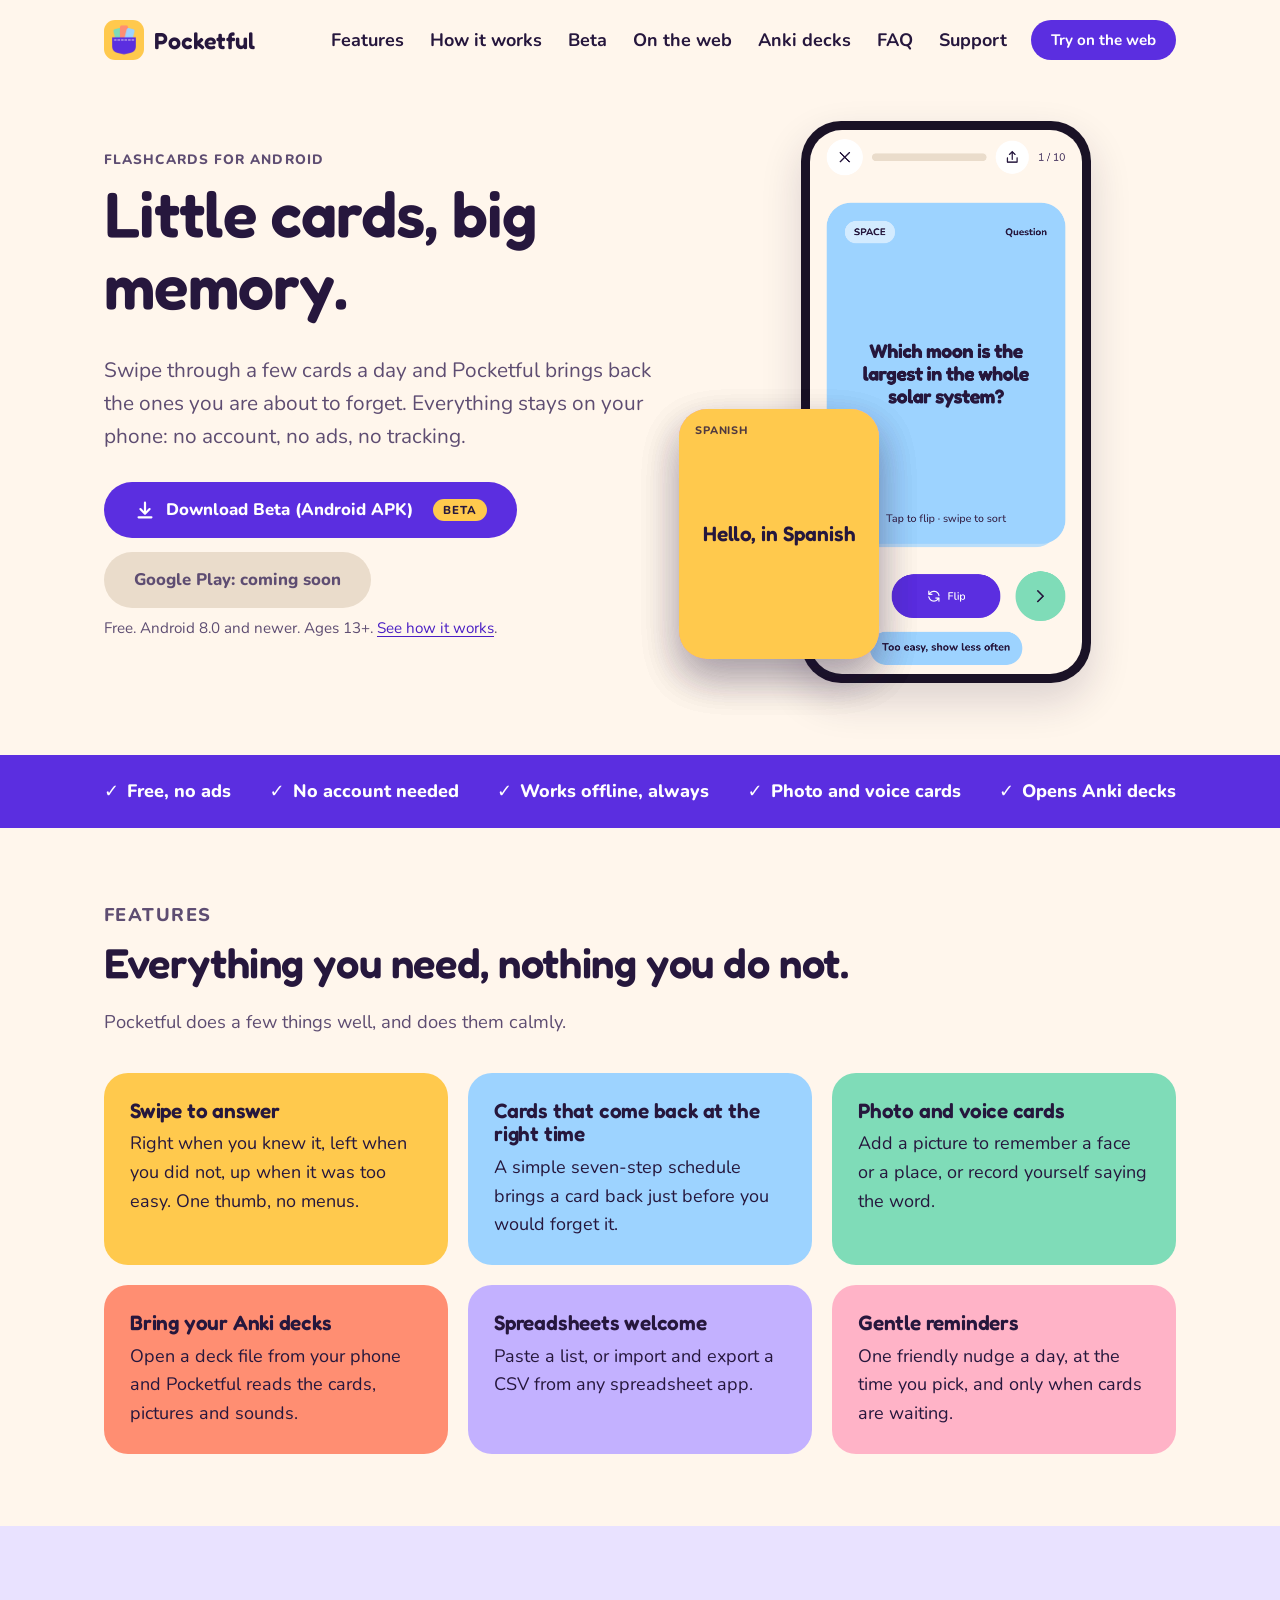
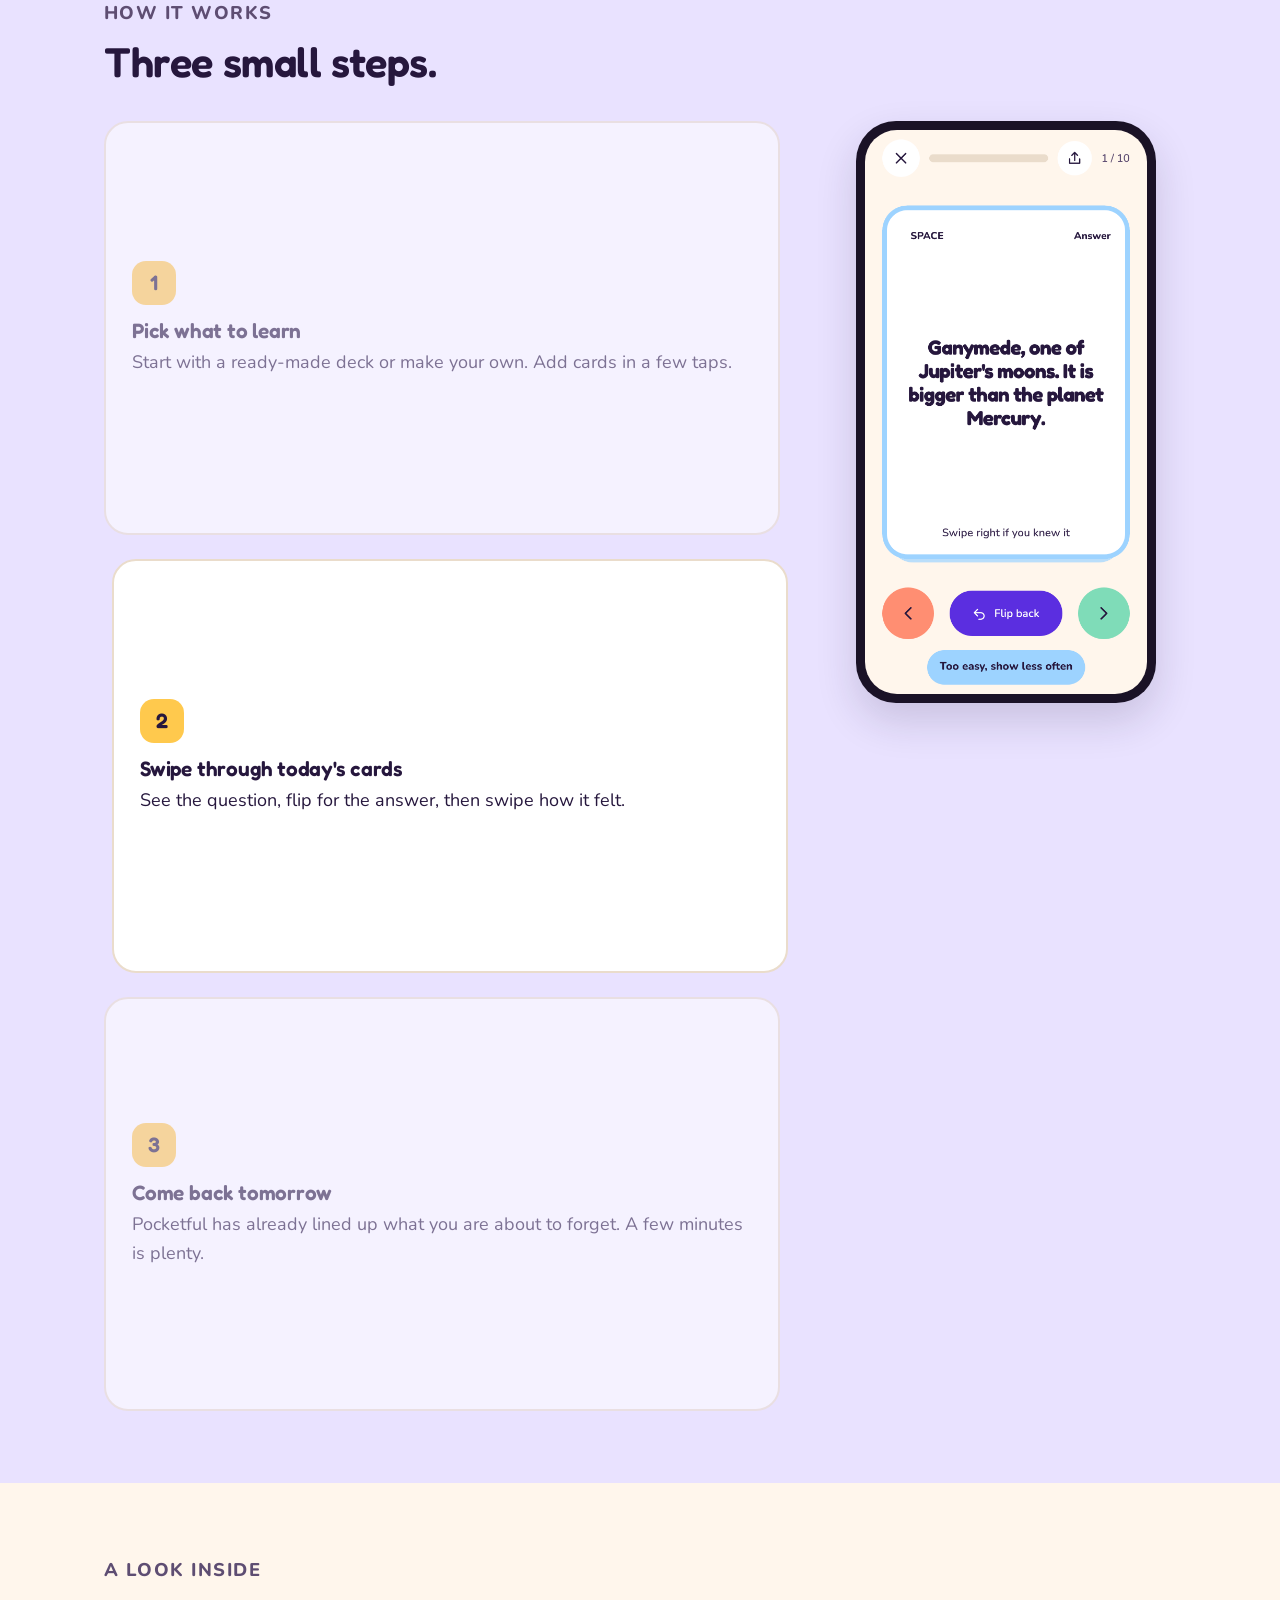
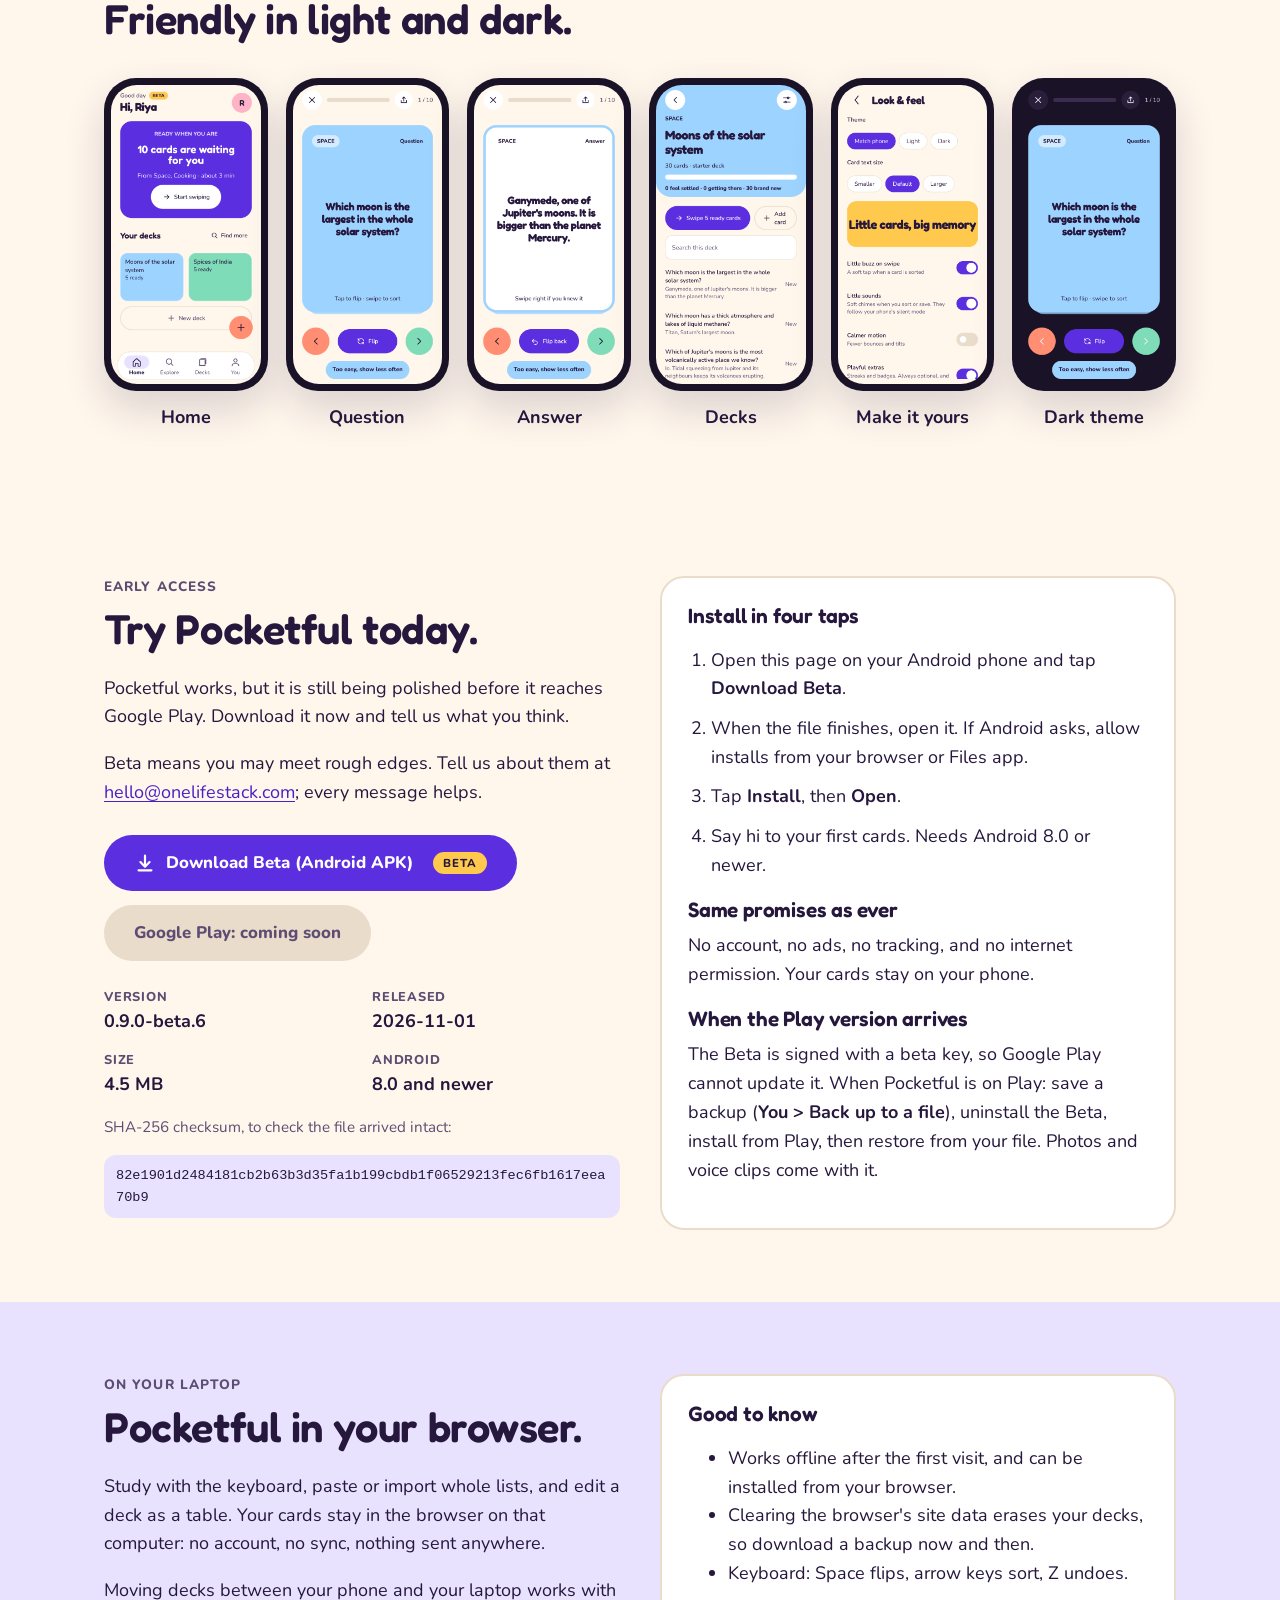
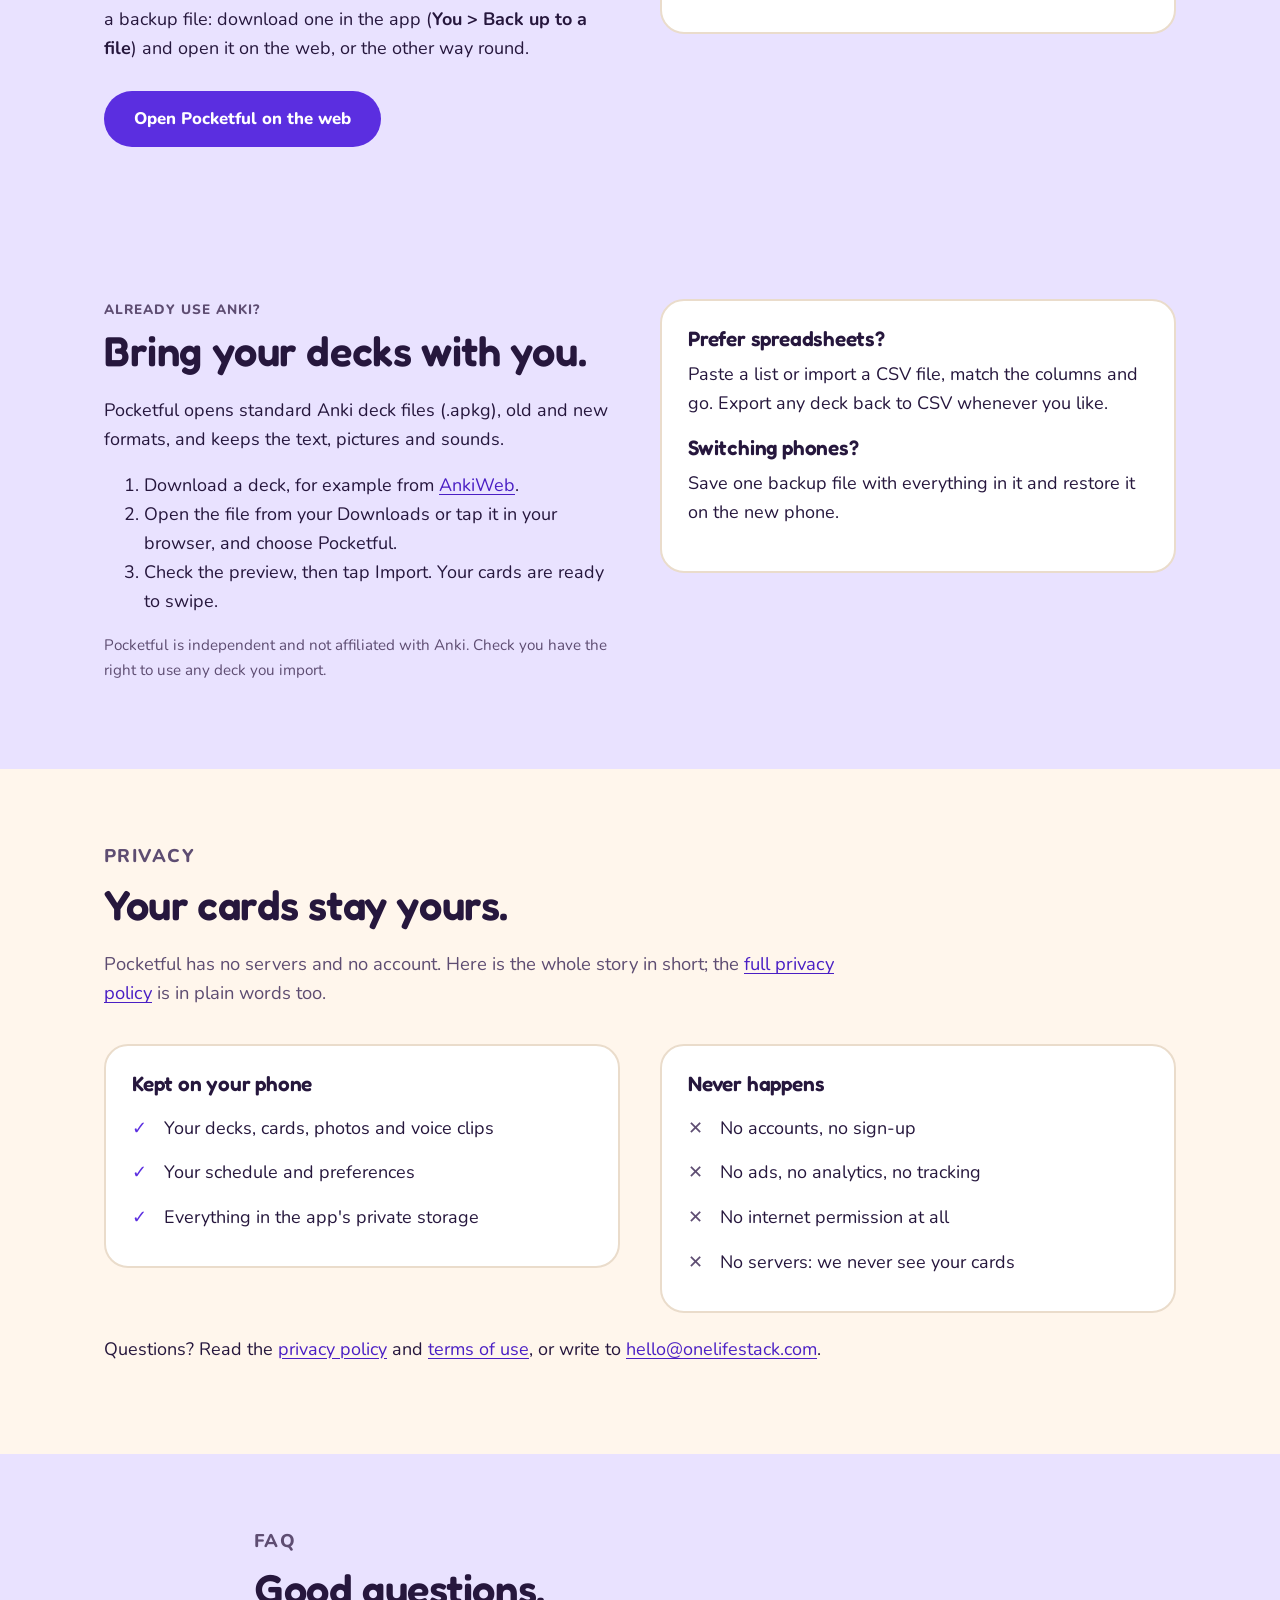
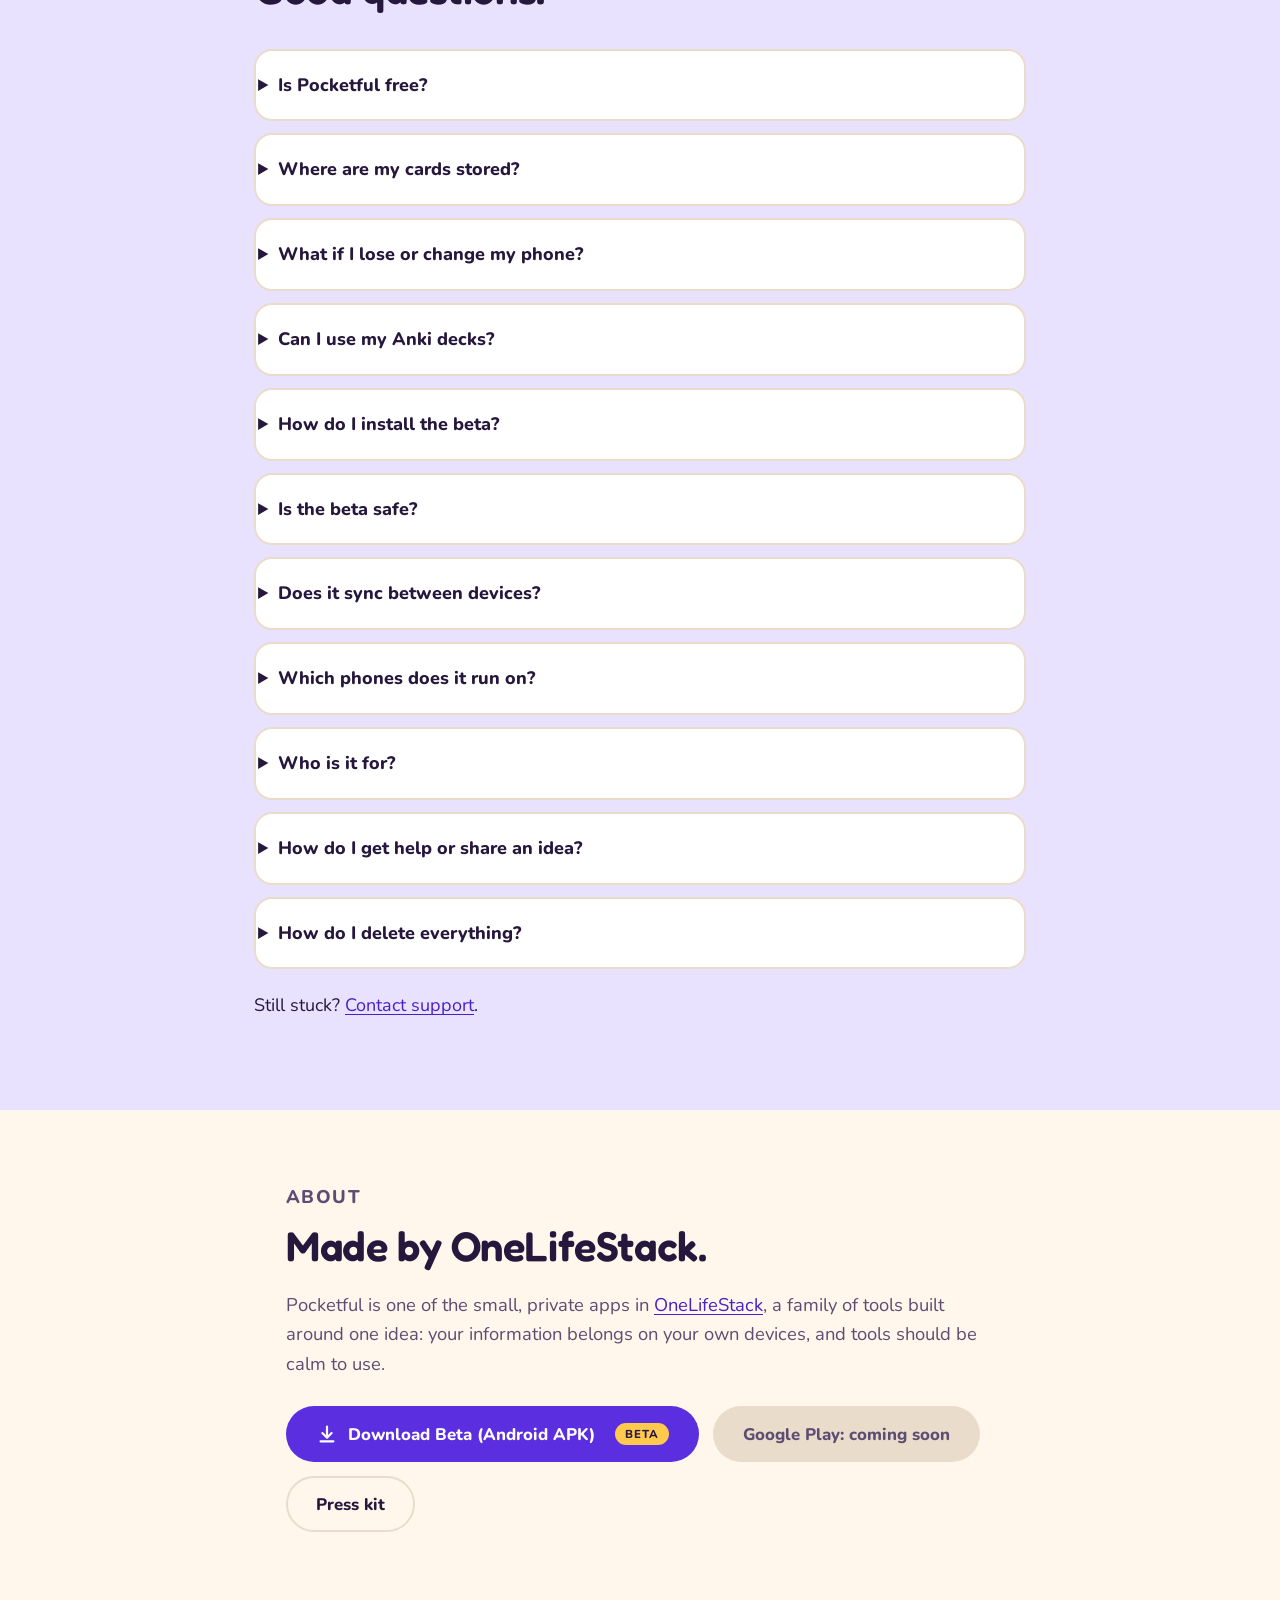
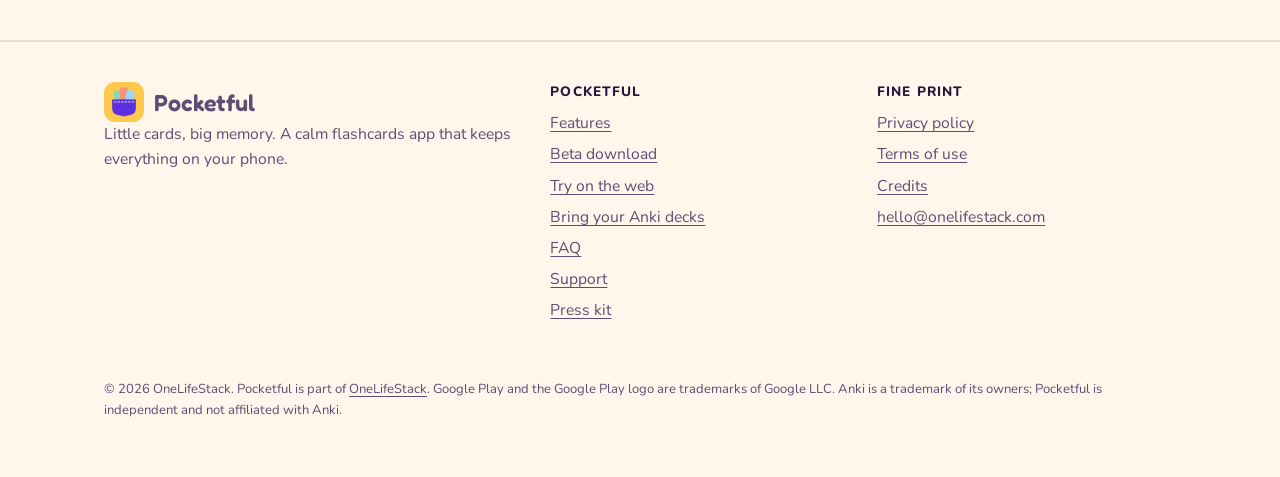
==== index.html @ 35ed0fca "Publish site from onelifestack-flashcards b8e3e36" ====
<!doctype html>
<html lang="en"><head><meta charset="utf-8">
<meta name="viewport" content="width=device-width, initial-scale=1">
<title>Pocketful: flashcards that stay on your phone</title>
<meta name="description" content="Swipe through a few flashcards a day. Pocketful brings back what you are about to forget. Free, private, no account, no ads.">
<meta name="theme-color" content="#FFF6EC" media="(prefers-color-scheme: light)"><meta name="theme-color" content="#1A1226" media="(prefers-color-scheme: dark)">
<meta http-equiv="Content-Security-Policy" content="default-src 'self'; script-src 'self'; img-src 'self' data:; style-src 'self' 'unsafe-inline'; font-src 'self'; base-uri 'self'; form-action 'none'">
<link rel="canonical" href="https://pocketful.onelifestack.com/">
<link rel="icon" href="/assets/icon-32.png" sizes="32x32" type="image/png"><link rel="apple-touch-icon" href="/assets/icon-180.png">
<link rel="preload" href="/assets/fonts/fredoka-600.ttf" as="font" type="font/ttf" crossorigin><link rel="preload" href="/assets/fonts/nunito-400.woff2" as="font" type="font/woff2" crossorigin><link rel="preload" href="/assets/fonts/nunito-700.woff2" as="font" type="font/woff2" crossorigin><link rel="preload" href="/assets/fonts/nunito-800.woff2" as="font" type="font/woff2" crossorigin>
<meta property="og:type" content="website"><meta property="og:site_name" content="Pocketful"><meta property="og:title" content="Pocketful: flashcards that stay on your phone">
<meta property="og:description" content="Swipe through a few flashcards a day. Pocketful brings back what you are about to forget. Free, private, no account, no ads."><meta property="og:url" content="https://pocketful.onelifestack.com/"><meta property="og:image" content="https://pocketful.onelifestack.com/assets/og.png">
<meta name="twitter:card" content="summary_large_image">
<link rel="stylesheet" href="/assets/site.css?v=a0d50439">
<script src="/assets/site.js?v=a0d50439" defer></script>
</head><body>
<a class="skip" href="#main">Skip to content</a>
<header class="site"><div class="wrap"><a class="brand" href="/"><img src="/assets/icon-180.png" width="40" height="40" alt="">Pocketful</a>
<nav class="main" aria-label="Main"><a href="/#features">Features</a><a href="/#how">How it works</a><a href="/#beta">Beta</a><a href="/#web">On the web</a><a href="/#anki">Anki decks</a><a href="/#faq">FAQ</a><a href="/support/">Support</a><a class="btn primary nav-try" href="/app/">Try on the web</a></nav></div></header>
<main id="main">

<section class="hero"><div class="wrap"><div>
<p class="eyebrow">Flashcards for Android</p>
<h1>Little cards, big memory.</h1>
<p class="lead">Swipe through a few cards a day and Pocketful brings back the ones you are about to forget. Everything stays on your phone: no account, no ads, no tracking.</p>
<div class="cta-row"><a class="btn primary" href="https://github.com/onelifestack/pocketful-site/releases/download/v0.9.0-beta.6/pocketful-0.9.0-beta.6.apk" download><svg class="ico" width="22" height="22" viewBox="0 0 24 24" fill="none" stroke="currentColor" stroke-width="2.4" stroke-linecap="round" stroke-linejoin="round" aria-hidden="true"><path d="M12 4v11"/><path d="M7 11l5 5 5-5"/><path d="M5 20h14"/></svg>Download Beta (Android APK)<span class="badge">Beta</span></a><span class="btn" aria-disabled="true" role="text">Google Play: coming soon</span></div>
<p class="note">Free. Android 8.0 and newer. Ages 13+. <a href="#how">See how it works</a>.</p></div>
<div class="hero-art"><div class="plx" data-plx="-0.05"><div class="phone float"><img src="/assets/shots/11-swipe-question.png" width="1080" height="2160" alt="Pocketful showing a flashcard question with Flip and Got it buttons"></div></div>
<div class="plx stackwrap" data-plx="0.06" aria-hidden="true"><div class="stack">
<div class="sc a"><small>Geography</small>Capital of Japan?<span class="lab">Got it</span></div>
<div class="sc b"><small>Maths</small>7 × 8<span class="lab">Not yet</span></div>
<div class="sc c"><small>Spanish</small>Hello, in Spanish<span class="lab">Too easy</span></div></div></div></div></div></section>
<div class="promise"><div class="wrap"><ul><li>Free, no ads</li><li>No account needed</li><li>Works offline, always</li><li>Photo and voice cards</li><li>Opens Anki decks</li></ul></div></div>
<section id="features"><div class="wrap"><div class="section-head"><p class="eyebrow">Features</p><h2>Everything you need, nothing you do not.</h2><p>Pocketful does a few things well, and does them calmly.</p></div><div class="grid"><div class="tile yellow"><h3>Swipe to answer</h3><p>Right when you knew it, left when you did not, up when it was too easy. One thumb, no menus.</p></div><div class="tile sky"><h3>Cards that come back at the right time</h3><p>A simple seven-step schedule brings a card back just before you would forget it.</p></div><div class="tile mint"><h3>Photo and voice cards</h3><p>Add a picture to remember a face or a place, or record yourself saying the word.</p></div><div class="tile coral"><h3>Bring your Anki decks</h3><p>Open a deck file from your phone and Pocketful reads the cards, pictures and sounds.</p></div><div class="tile lilac"><h3>Spreadsheets welcome</h3><p>Paste a list, or import and export a CSV from any spreadsheet app.</p></div><div class="tile pink"><h3>Gentle reminders</h3><p>One friendly nudge a day, at the time you pick, and only when cards are waiting.</p></div></div></div></section>
<section id="how" class="tint"><div class="wrap"><div class="section-head"><p class="eyebrow">How it works</p><h2>Three small steps.</h2></div>
<div class="how"><ol class="steps"><li><h3>Pick what to learn</h3><p>Start with a ready-made deck or make your own. Add cards in a few taps.</p></li><li><h3>Swipe through today's cards</h3><p>See the question, flip for the answer, then swipe how it felt.</p></li><li><h3>Come back tomorrow</h3><p>Pocketful has already lined up what you are about to forget. A few minutes is plenty.</p></li></ol>
<aside class="how-phone" aria-hidden="true"><div class="phone"><div class="shots"><img class="on" src="/assets/shots/09-explore.png" width="1080" height="2160" alt="" loading="lazy"><img src="/assets/shots/12-swipe-answer.png" width="1080" height="2160" alt="" loading="lazy"><img src="/assets/shots/10-home.png" width="1080" height="2160" alt="" loading="lazy"></div></div></aside></div></div></section>
<section id="screens"><div class="wrap"><div class="section-head"><p class="eyebrow">A look inside</p><h2>Friendly in light and dark.</h2></div><div class="gallery"><figure><div class="phone"><img src="/assets/shots/10-home.png" width="1080" height="2160" alt="The home screen with deck tiles and cards due today" loading="lazy"></div><figcaption>Home</figcaption></figure><figure><div class="phone"><img src="/assets/shots/11-swipe-question.png" width="1080" height="2160" alt="A flashcard showing a question" loading="lazy"></div><figcaption>Question</figcaption></figure><figure><div class="phone"><img src="/assets/shots/12-swipe-answer.png" width="1080" height="2160" alt="The same flashcard turned over to show the answer" loading="lazy"></div><figcaption>Answer</figcaption></figure><figure><div class="phone"><img src="/assets/shots/13-deck.png" width="1080" height="2160" alt="A deck with its list of cards" loading="lazy"></div><figcaption>Decks</figcaption></figure><figure><div class="phone"><img src="/assets/shots/15-look-and-feel.png" width="1080" height="2160" alt="Appearance settings with theme and text size" loading="lazy"></div><figcaption>Make it yours</figcaption></figure><figure><div class="phone"><img src="/assets/shots/18-swipe-question-dark.png" width="1080" height="2160" alt="A flashcard in dark theme" loading="lazy"></div><figcaption>Dark theme</figcaption></figure></div></div></section>
<section id="beta"><div class="wrap two"><div><p class="eyebrow">Early access</p><h2>Try Pocketful today.</h2>
<p>Pocketful works, but it is still being polished before it reaches Google Play. Download it now and tell us what you think.</p><p>Beta means you may meet rough edges. Tell us about them at <a href="mailto:hello@onelifestack.com">hello@onelifestack.com</a>; every message helps.</p>
<div class="cta-row"><a class="btn primary" href="https://github.com/onelifestack/pocketful-site/releases/download/v0.9.0-beta.6/pocketful-0.9.0-beta.6.apk" download><svg class="ico" width="22" height="22" viewBox="0 0 24 24" fill="none" stroke="currentColor" stroke-width="2.4" stroke-linecap="round" stroke-linejoin="round" aria-hidden="true"><path d="M12 4v11"/><path d="M7 11l5 5 5-5"/><path d="M5 20h14"/></svg>Download Beta (Android APK)<span class="badge">Beta</span></a><span class="btn" aria-disabled="true" role="text">Google Play: coming soon</span></div><dl class="facts"><div><dt>Version</dt><dd>0.9.0-beta.6</dd></div><div><dt>Released</dt><dd>2026-11-01</dd></div><div><dt>Size</dt><dd>4.5 MB</dd></div><div><dt>Android</dt><dd>8.0 and newer</dd></div></dl><p class="note">SHA-256 checksum, to check the file arrived intact:</p><code class="hash">82e1901d2484181cb2b63b3d35fa1b199cbdb1f06529213fec6fb1617eea70b9</code></div>
<div class="panel"><h3>Install in four taps</h3><ol class="install"><li>Open this page on your Android phone and tap <strong>Download Beta</strong>.</li><li>When the file finishes, open it. If Android asks, allow installs from your browser or Files app.</li><li>Tap <strong>Install</strong>, then <strong>Open</strong>.</li><li>Say hi to your first cards. Needs Android 8.0 or newer.</li></ol>
<h3>Same promises as ever</h3><p>No account, no ads, no tracking, and no internet permission. Your cards stay on your phone.</p>
<h3>When the Play version arrives</h3><p>The Beta is signed with a beta key, so Google Play cannot update it. When Pocketful is on Play: save a backup (<strong>You &gt; Back up to a file</strong>), uninstall the Beta, install from Play, then restore from your file. Photos and voice clips come with it.</p></div></div></section>
<section id="web" class="tint"><div class="wrap two"><div><p class="eyebrow">On your laptop</p><h2>Pocketful in your browser.</h2>
<p>Study with the keyboard, paste or import whole lists, and edit a deck as a table. Your cards stay in the browser on that computer: no account, no sync, nothing sent anywhere.</p>
<p>Moving decks between your phone and your laptop works with a backup file: download one in the app (<strong>You &gt; Back up to a file</strong>) and open it on the web, or the other way round.</p>
<div class="cta-row"><a class="btn primary" href="/app/">Open Pocketful on the web</a></div></div>
<div class="panel"><h3>Good to know</h3><ul><li>Works offline after the first visit, and can be installed from your browser.</li><li>Clearing the browser's site data erases your decks, so download a backup now and then.</li><li>Keyboard: Space flips, arrow keys sort, Z undoes.</li></ul></div></div></section>
<section id="anki" class="tint"><div class="wrap two"><div><p class="eyebrow">Already use Anki?</p><h2>Bring your decks with you.</h2>
<p>Pocketful opens standard Anki deck files (.apkg), old and new formats, and keeps the text, pictures and sounds.</p>
<ol><li>Download a deck, for example from <a href="https://ankiweb.net/shared/decks">AnkiWeb</a>.</li><li>Open the file from your Downloads or tap it in your browser, and choose Pocketful.</li><li>Check the preview, then tap Import. Your cards are ready to swipe.</li></ol>
<p class="note">Pocketful is independent and not affiliated with Anki. Check you have the right to use any deck you import.</p></div>
<div class="panel"><h3>Prefer spreadsheets?</h3><p>Paste a list or import a CSV file, match the columns and go. Export any deck back to CSV whenever you like.</p><h3>Switching phones?</h3><p>Save one backup file with everything in it and restore it on the new phone.</p></div></div></section>
<section id="privacy"><div class="wrap"><div class="section-head"><p class="eyebrow">Privacy</p><h2>Your cards stay yours.</h2><p>Pocketful has no servers and no account. Here is the whole story in short; the <a href="/privacy/">full privacy policy</a> is in plain words too.</p></div>
<div class="two"><div class="panel"><h3>Kept on your phone</h3><ul class="keep"><li>Your decks, cards, photos and voice clips</li><li>Your schedule and preferences</li><li>Everything in the app's private storage</li></ul></div><div class="panel"><h3>Never happens</h3><ul class="never"><li>No accounts, no sign-up</li><li>No ads, no analytics, no tracking</li><li>No internet permission at all</li><li>No servers: we never see your cards</li></ul></div></div>
<p style="margin-top:22px">Questions? Read the <a href="/privacy/">privacy policy</a> and <a href="/terms/">terms of use</a>, or write to <a href="mailto:hello@onelifestack.com">hello@onelifestack.com</a>.</p></div></section>
<section id="faq" class="tint"><div class="wrap" style="max-width:820px"><div class="section-head"><p class="eyebrow">FAQ</p><h2>Good questions.</h2></div><details><summary>Is Pocketful free?</summary><p>Yes. There are no ads, no subscriptions and nothing to buy.</p></details><details><summary>Where are my cards stored?</summary><p>Only on your phone, in the app's private storage. There is no account and no cloud. We run no servers for Pocketful, so we cannot see your cards.</p></details><details><summary>What if I lose or change my phone?</summary><p>Use You > Back up to a file to save everything, photos and voice clips included, to a place you choose. On the new phone, tap "Coming from another phone?" and pick that file.</p></details><details><summary>Can I use my Anki decks?</summary><p>Yes. Download a deck (an .apkg file) from AnkiWeb or anywhere else, then open it with Pocketful or choose Import > An Anki deck file. Text, pictures and sounds come across; cloze cards are split into questions.</p></details><details><summary>How do I install the beta?</summary><p>Open <a href="/#beta">the Beta section</a> on your phone, tap Download, and open the file when it finishes. Android may ask you to allow installs from your browser or Files app once; say yes, then tap Install. It needs Android 8.0 or newer.</p></details><details><summary>Is the beta safe?</summary><p>It is the same app we will put on Google Play, built by us and signed with a beta key, with the same promises: no account, no ads, no tracking, no internet permission. You can check the file with the SHA-256 checksum shown next to the download. Only install it from this site.</p></details><details><summary>Does it sync between devices?</summary><p>Not in this version. Nothing leaves your phone unless you save a backup file.</p></details><details><summary>Which phones does it run on?</summary><p>Android 8.0 (Oreo) and newer.</p></details><details><summary>Who is it for?</summary><p>Anyone aged 13 and over who wants to learn words, facts or anything else, a few minutes at a time.</p></details><details><summary>How do I get help or share an idea?</summary><p>Open You > Help in the app, or write to <a href="mailto:hello@onelifestack.com">hello@onelifestack.com</a>.</p></details><details><summary>How do I delete everything?</summary><p>You > Erase everything in the app, or just uninstall it. There is nothing to delete anywhere else.</p></details><p style="margin-top:22px">Still stuck? <a href="/support/">Contact support</a>.</p></div></section>
<section id="about"><div class="wrap section-head"><p class="eyebrow">About</p><h2>Made by OneLifeStack.</h2><p>Pocketful is one of the small, private apps in <a href="https://onelifestack.com">OneLifeStack</a>, a family of tools built around one idea: your information belongs on your own devices, and tools should be calm to use.</p><div class="cta-row"><a class="btn primary" href="https://github.com/onelifestack/pocketful-site/releases/download/v0.9.0-beta.6/pocketful-0.9.0-beta.6.apk" download><svg class="ico" width="22" height="22" viewBox="0 0 24 24" fill="none" stroke="currentColor" stroke-width="2.4" stroke-linecap="round" stroke-linejoin="round" aria-hidden="true"><path d="M12 4v11"/><path d="M7 11l5 5 5-5"/><path d="M5 20h14"/></svg>Download Beta (Android APK)<span class="badge">Beta</span></a><span class="btn" aria-disabled="true" role="text">Google Play: coming soon</span><a class="btn ghost" href="/press/">Press kit</a></div></div></section>

</main>
<footer class="site"><div class="wrap">
<div><a class="brand" href="/"><img src="/assets/icon-180.png" width="40" height="40" alt="">Pocketful</a>
<p>Little cards, big memory. A calm flashcards app that keeps everything on your phone.</p></div>
<div><h2>Pocketful</h2><ul><li><a href="/#features">Features</a></li><li><a href="/#beta">Beta download</a></li><li><a href="/app/">Try on the web</a></li><li><a href="/#anki">Bring your Anki decks</a></li><li><a href="/#faq">FAQ</a></li><li><a href="/support/">Support</a></li><li><a href="/press/">Press kit</a></li></ul></div>
<div><h2>Fine print</h2><ul><li><a href="/privacy/">Privacy policy</a></li><li><a href="/terms/">Terms of use</a></li><li><a href="/credits/">Credits</a></li><li><a href="mailto:hello@onelifestack.com">hello@onelifestack.com</a></li></ul></div>
<small>© 2026 OneLifeStack. Pocketful is part of <a href="https://onelifestack.com">OneLifeStack</a>. Google Play and the Google Play logo are trademarks of Google LLC. Anki is a trademark of its owners; Pocketful is independent and not affiliated with Anki.</small>
</div></footer></body></html>
---- assets/site.css ----
/* Pocketful site. Tokens come from the app (app/.../Tokens.kt and the Dark boards); keep them in step. */
@font-face { font-family: Fredoka; font-weight: 500 700; font-display: swap; src: url(/assets/fonts/fredoka-600.ttf) format("truetype"); }
@font-face { font-family: Nunito; font-weight: 400; font-display: swap; src: url(/assets/fonts/nunito-400.woff2) format("woff2"); }
@font-face { font-family: Nunito; font-weight: 600; font-display: swap; src: url(/assets/fonts/nunito-600.woff2) format("woff2"); }
@font-face { font-family: Nunito; font-weight: 700; font-display: swap; src: url(/assets/fonts/nunito-700.woff2) format("woff2"); }
@font-face { font-family: Nunito; font-weight: 800; font-display: swap; src: url(/assets/fonts/nunito-800.woff2) format("woff2"); }

:root {
  --bg: #FFF6EC; --surface: #FFFFFF; --outline: #EADCCB; --ink: #26173D; --muted: #5E4D72; --primary: #5B2EE0; --on-primary: #FFFFFF;
  --primary-soft: #E9E2FF; --accent: #FF8E72; --warn: #FFF1D6; --link: #4A1FC4;
  --yellow: #FFC94D; --coral: #FF8E72; --sky: #9DD3FF; --lilac: #C3B1FF; --pink: #FFB3C7; --mint: #7FDCB8; --deck-ink: #26173D;
  --shadow: 0 18px 40px rgba(38, 23, 61, .16);
  --radius: 24px; --pill: 999px; --maxw: 1120px;
}
@media (prefers-color-scheme: dark) {
  :root { --bg: #1A1226; --surface: #2A1F3A; --outline: #3B2D4F; --ink: #F3ECFA; --muted: #C9B8DC; --primary-soft: #3A2D5C; --warn: #3A2F1A; --link: #C4B2FF; --shadow: 0 18px 40px rgba(0, 0, 0, .45); }
}

*, *::before, *::after { box-sizing: border-box; }
html { scroll-behavior: smooth; -webkit-text-size-adjust: 100%; }
@media (prefers-reduced-motion: reduce) { html { scroll-behavior: auto; } * { animation: none !important; transition: none !important; } }
body { margin: 0; background: var(--bg); color: var(--ink); font: 400 18px/1.6 Nunito, system-ui, sans-serif; }
img { max-width: 100%; height: auto; }
h1, h2, h3 { font-family: Fredoka, Nunito, system-ui, sans-serif; font-weight: 700; line-height: 1.12; margin: 0 0 .5em; letter-spacing: -.01em; }
h1 { font-size: clamp(2.4rem, 6vw, 4rem); }
h2 { font-size: clamp(1.8rem, 4vw, 2.6rem); }
h3 { font-size: 1.3rem; }
p { margin: 0 0 1em; }
a { color: var(--link); text-underline-offset: 3px; }
a:hover { text-decoration-thickness: 2px; }
:focus-visible { outline: 3px solid var(--primary); outline-offset: 3px; border-radius: 6px; }
.skip { position: absolute; left: -999px; top: 8px; background: var(--primary); color: var(--on-primary); padding: 10px 16px; border-radius: var(--pill); z-index: 10; }
.skip:focus { left: 8px; }
.wrap { max-width: var(--maxw); margin: 0 auto; padding: 0 24px; }
.muted { color: var(--muted); }
.eyebrow { font-weight: 800; font-size: .85rem; letter-spacing: .08em; text-transform: uppercase; color: var(--muted); margin-bottom: .6em; }

/* header */
header.site { padding: 18px 0; }
header.site .wrap { display: flex; flex-wrap: wrap; align-items: center; gap: 12px 28px; }
.brand { display: flex; align-items: center; gap: 10px; font: 700 1.45rem Fredoka, sans-serif; color: var(--ink); text-decoration: none; }
.brand img { width: 40px; height: 40px; border-radius: 11px; }
nav.main { display: flex; flex-wrap: wrap; gap: 6px 22px; margin-left: auto; align-items: center; }
nav.main a { color: var(--ink); font-weight: 700; text-decoration: none; padding: 8px 2px; }
nav.main a:hover, nav.main a[aria-current="page"] { text-decoration: underline; text-decoration-thickness: 2px; text-underline-offset: 6px; }
nav.main a.nav-try { min-height: 40px; padding: 0 18px; font-size: .95rem; color: var(--on-primary); text-decoration: none; }
nav.main a.nav-try:hover { text-decoration: none; }

/* buttons */
.btn { display: inline-flex; align-items: center; justify-content: center; gap: 10px; min-height: 56px; padding: 0 28px; border-radius: var(--pill); font: 800 1.05rem Nunito, sans-serif; text-decoration: none; border: 2px solid transparent; cursor: pointer; }
.btn.primary { background: var(--primary); color: var(--on-primary); }
.btn.primary:hover { filter: brightness(1.1); }
.btn.ghost { background: transparent; color: var(--ink); border-color: var(--outline); }
.btn.ghost:hover { border-color: var(--ink); }
.btn[aria-disabled="true"] { background: var(--outline); color: var(--muted); cursor: default; }
.cta-row { display: flex; flex-wrap: wrap; gap: 14px; margin: 28px 0 8px; }
.note { font-size: .95rem; color: var(--muted); }

/* hero */
.hero { padding: 40px 0 72px; }
.hero .wrap { display: grid; grid-template-columns: 1.1fr .9fr; gap: 48px; align-items: center; }
.hero p.lead { font-size: 1.3rem; color: var(--muted); max-width: 34em; }
.phone { position: relative; width: min(290px, 70vw); border-radius: 40px; background: #1A1226; padding: 9px; box-shadow: var(--shadow); }
.phone img { display: block; width: 100%; border-radius: 32px; }

/* promise strip */
.promise { background: var(--primary); color: var(--on-primary); padding: 22px 0; }
.promise ul { list-style: none; margin: 0; padding: 0; display: flex; flex-wrap: wrap; justify-content: space-between; gap: 10px 28px; font-weight: 800; }
.promise li::before { content: "✓"; margin-right: 8px; }

/* sections */
section { padding: 72px 0; }
section.tint { background: var(--primary-soft); }
.section-head { max-width: 42em; margin-bottom: 36px; }
.section-head p { color: var(--muted); font-size: 1.15rem; }
.grid { display: grid; gap: 20px; grid-template-columns: repeat(auto-fit, minmax(300px, 1fr)); }
.tile { border-radius: var(--radius); padding: 26px; color: var(--deck-ink); }
.tile h3 { margin-bottom: .35em; }
.tile p { margin: 0; }
.tile.yellow { background: var(--yellow); } .tile.coral { background: var(--coral); } .tile.sky { background: var(--sky); }
.tile.lilac { background: var(--lilac); } .tile.pink { background: var(--pink); } .tile.mint { background: var(--mint); }
.panel { background: var(--surface); border: 2px solid var(--outline); border-radius: var(--radius); padding: 26px; }
.steps { counter-reset: s; display: grid; gap: 20px; grid-template-columns: repeat(auto-fit, minmax(250px, 1fr)); list-style: none; padding: 0; margin: 0; }
.steps li { counter-increment: s; background: var(--surface); border: 2px solid var(--outline); border-radius: var(--radius); padding: 26px; }
.steps li::before { content: counter(s); display: grid; place-items: center; width: 44px; height: 44px; border-radius: 14px; background: var(--yellow); color: var(--deck-ink); font: 700 1.3rem Fredoka, sans-serif; margin-bottom: 14px; }
.steps h3 { margin-bottom: .3em; }
.gallery { display: grid; gap: 28px 18px; grid-template-columns: repeat(auto-fit, minmax(150px, 1fr)); }
.gallery figure { margin: 0; }
.gallery .phone { width: 100%; padding: 7px; border-radius: 32px; }
.gallery .phone img { border-radius: 26px; }
.gallery figcaption { margin-top: 12px; font-weight: 700; text-align: center; }
.two { display: grid; gap: 40px; grid-template-columns: 1fr 1fr; align-items: start; }
.keep, .never { list-style: none; padding: 0; margin: 0; }
.keep li, .never li { padding: 8px 0 8px 32px; position: relative; }
.keep li::before { content: "✓"; position: absolute; left: 0; color: var(--primary); font-weight: 800; }
.never li::before { content: "✕"; position: absolute; left: 0; color: var(--muted); font-weight: 800; }

/* faq */
details { background: var(--surface); border: 2px solid var(--outline); border-radius: 18px; padding: 4px 22px; margin-bottom: 12px; }
summary { cursor: pointer; font-weight: 800; padding: 16px 0; list-style-position: outside; }
details[open] summary { margin-bottom: 0; }
details p { color: var(--muted); }

/* article pages (privacy, terms, ...) */
.article { padding: 32px 0 80px; }
.article .wrap { max-width: 780px; }
.article h1 { font-size: clamp(2rem, 5vw, 3rem); }
.article h2 { font-size: 1.6rem; margin-top: 1.6em; }
.article ul, .article ol { padding-left: 1.3em; }
.article li { margin-bottom: .5em; }
.article .updated { color: var(--muted); font-style: italic; }
.crumbs { font-size: .95rem; margin-bottom: 18px; }
.press-grid { display: grid; gap: 20px; grid-template-columns: repeat(auto-fit, minmax(240px, 1fr)); }
.swatches { display: flex; flex-wrap: wrap; gap: 12px; }
.swatch { width: 120px; }
.swatch span { display: block; height: 64px; border-radius: 16px; border: 2px solid var(--outline); margin-bottom: 6px; }
.swatch code { font-size: .85rem; }

footer.site { border-top: 2px solid var(--outline); padding: 40px 0 56px; color: var(--muted); font-size: .98rem; }
footer.site .wrap { display: grid; gap: 28px; grid-template-columns: 1.4fr 1fr 1fr; }
footer.site h2 { font: 800 .85rem Nunito, sans-serif; letter-spacing: .08em; text-transform: uppercase; color: var(--ink); margin: 0 0 10px; }
footer.site ul { list-style: none; margin: 0; padding: 0; }
footer.site li { margin-bottom: 6px; }
footer.site a { color: var(--muted); }
footer.site small { display: block; margin-top: 22px; grid-column: 1 / -1; }

@media (max-width: 860px) {
  .hero .wrap, .two, footer.site .wrap { grid-template-columns: 1fr; }
  .hero-art { min-height: 460px; }
  nav.main { margin-left: 0; width: 100%; }
  section { padding: 52px 0; }
}

/* ---------- beta ---------- */
.badge { display: inline-block; vertical-align: middle; margin-left: 10px; padding: 3px 10px; border-radius: var(--pill); background: var(--yellow); color: var(--deck-ink); font: 800 .72rem Nunito, sans-serif; letter-spacing: .08em; text-transform: uppercase; }
.btn .ico { flex: none; }
.facts { display: grid; grid-template-columns: repeat(2, 1fr); gap: 14px 20px; margin: 26px 0 16px; }
.facts dt { font-weight: 800; font-size: .8rem; text-transform: uppercase; letter-spacing: .06em; color: var(--muted); }
.facts dd { margin: 0; font-weight: 700; }
.hash { display: block; word-break: break-all; background: var(--primary-soft); padding: 10px 12px; border-radius: 12px; font-size: .85rem; }
ol.install { padding-left: 1.3em; }
ol.install li { margin-bottom: .6em; }

/* ---------- hero art ---------- */
.hero-art { position: relative; display: grid; place-items: center; min-height: 540px; }
.plx { translate: 0 calc(var(--py, 0) * 1px); }
.plx.stackwrap { position: absolute; left: -36px; bottom: 24px; z-index: 2; }
.stack { position: relative; width: clamp(150px, 22vw, 200px); aspect-ratio: 4 / 5; }
.sc { position: absolute; inset: 0; border-radius: 28px; box-shadow: var(--shadow); display: grid; place-items: center; padding: 18px; text-align: center; font: 700 1.3rem/1.15 Fredoka, sans-serif; color: var(--deck-ink); transform-origin: 50% 90%; }
.sc small { position: absolute; top: 14px; left: 16px; font: 800 .68rem Nunito, sans-serif; letter-spacing: .08em; text-transform: uppercase; opacity: .8; }
.sc.a { background: var(--lilac); z-index: 3; }
.sc.b { background: var(--pink); z-index: 2; transform: translateY(14px) scale(.95); }
.sc.c { background: var(--yellow); z-index: 1; transform: translateY(28px) scale(.9); }
.lab { position: absolute; bottom: 14px; padding: 6px 14px; border-radius: var(--pill); font: 800 .8rem Nunito, sans-serif; background: #fff; color: var(--deck-ink); opacity: 0; }
.sc.a .lab { background: var(--mint); } .sc.b .lab { background: var(--coral); } .sc.c .lab { background: var(--sky); }
.paused .sc, .paused .lab, .paused .float, .hero-art.off .sc, .hero-art.off .lab, .hero-art.off .float { animation-play-state: paused; }

/* ---------- how it works, sticky ---------- */
.how-phone { display: none; }
.how-phone .phone { width: min(300px, 100%); margin: 0 auto; }
.shots { position: relative; aspect-ratio: 1080 / 2160; border-radius: 32px; overflow: hidden; }
.shots img { position: absolute; inset: 0; width: 100%; height: 100%; border-radius: 0; opacity: 0; transition: opacity .5s ease; }
.shots img.on { opacity: 1; }
@media (min-width: 861px) {
  .js .how { display: grid; grid-template-columns: 1fr 340px; gap: 56px; align-items: start; }
  .js .how .steps { grid-template-columns: 1fr; gap: 24px; }
  .js .how .steps li { min-height: 46vh; display: flex; flex-direction: column; justify-content: center; opacity: .55; transition: opacity .4s ease, transform .4s ease; }
  .js .how .steps li.active { opacity: 1; transform: translateX(8px); }
  .js .how-phone { display: block; position: sticky; top: 14vh; align-self: start; }
}

/* ---------- motion (only when welcome) ---------- */
@keyframes rise { from { opacity: 0; transform: translateY(18px); } }
@keyframes float { 50% { transform: translateY(-10px); } }
@keyframes sc {
  0%, 22% { transform: translate(0, 0) rotate(0) scale(1); opacity: 1; z-index: 3; }
  33% { transform: translate(var(--ax), var(--ay)) rotate(var(--ar)) scale(1); opacity: 0; z-index: 3; }
  34% { transform: translateY(28px) scale(.9); opacity: 0; z-index: 1; }
  40%, 66% { transform: translateY(28px) scale(.9); opacity: 1; z-index: 1; }
  70%, 96% { transform: translateY(14px) scale(.95); opacity: 1; z-index: 2; }
  100% { transform: translate(0, 0) rotate(0) scale(1); opacity: 1; z-index: 3; }
}
@keyframes lab { 0%, 12% { opacity: 0; transform: scale(.8); } 19%, 30% { opacity: 1; transform: scale(1); } 33%, 100% { opacity: 0; } }
@media (prefers-reduced-motion: no-preference) {
  .hero .wrap > div:first-child > * { animation: rise .8s cubic-bezier(.2, .7, .2, 1) both; }
  .hero .wrap > div:first-child > :nth-child(2) { animation-delay: .08s; } .hero .wrap > div:first-child > :nth-child(3) { animation-delay: .16s; }
  .hero .wrap > div:first-child > :nth-child(4) { animation-delay: .24s; } .hero .wrap > div:first-child > :nth-child(5) { animation-delay: .32s; }
  .float { animation: float 7s ease-in-out infinite; }
  .sc { animation: sc 9s infinite both; }
  .sc.a { --ax: 140%; --ay: 0%; --ar: 16deg; }
  .sc.b { --ax: -140%; --ay: 0%; --ar: -16deg; animation-delay: -6s; }
  .sc.c { --ax: 0%; --ay: -130%; --ar: 0deg; animation-delay: -3.3s; }
  .sc .lab { animation: lab 9s infinite both; animation-delay: inherit; }
  .motion .reveal { opacity: 0; translate: 0 26px; transition: opacity .7s ease, translate .7s cubic-bezier(.2, .7, .2, 1); transition-delay: calc(var(--i, 0) * 80ms); }
  .motion .reveal.in { opacity: 1; translate: none; }
  .btn { transition: transform .2s ease, filter .2s ease, box-shadow .2s ease, border-color .2s ease; }
  .btn:not([aria-disabled="true"]):hover { transform: translateY(-2px); box-shadow: 0 10px 24px rgba(91, 46, 224, .28); }
  .btn:not([aria-disabled="true"]):active { transform: scale(.97); box-shadow: none; }
  .tile, .panel { transition: transform .25s ease, box-shadow .25s ease; }
  .tile:hover { transform: translateY(-6px) rotate(-1deg); box-shadow: var(--shadow); }
  .panel:hover { transform: translateY(-3px); }
  .gallery .phone { transition: transform .3s ease; }
  .gallery figure:hover .phone { transform: translateY(-8px) rotate(-1.5deg); }
  details { transition: border-color .2s ease; } details[open] { border-color: var(--primary); }
  header.site { view-transition-name: site-header; }
  main { view-transition-name: page; }
  ::view-transition-old(page) { animation: vt-out .2s ease both; }
  ::view-transition-new(page) { animation: vt-in .35s ease both; }
  @keyframes vt-out { to { opacity: 0; } }
  @keyframes vt-in { from { opacity: 0; translate: 0 10px; } }
}
@view-transition { navigation: auto; }
@media (prefers-reduced-motion: reduce) {
  ::view-transition-group(*), ::view-transition-old(*), ::view-transition-new(*) { animation: none !important; }
  .shots img, .js .how .steps li { transition: none; }
}
@media (max-width: 860px) { .hero-art { min-height: 480px; } .plx.stackwrap { left: -6px; bottom: 6px; } .facts { grid-template-columns: 1fr 1fr; } }
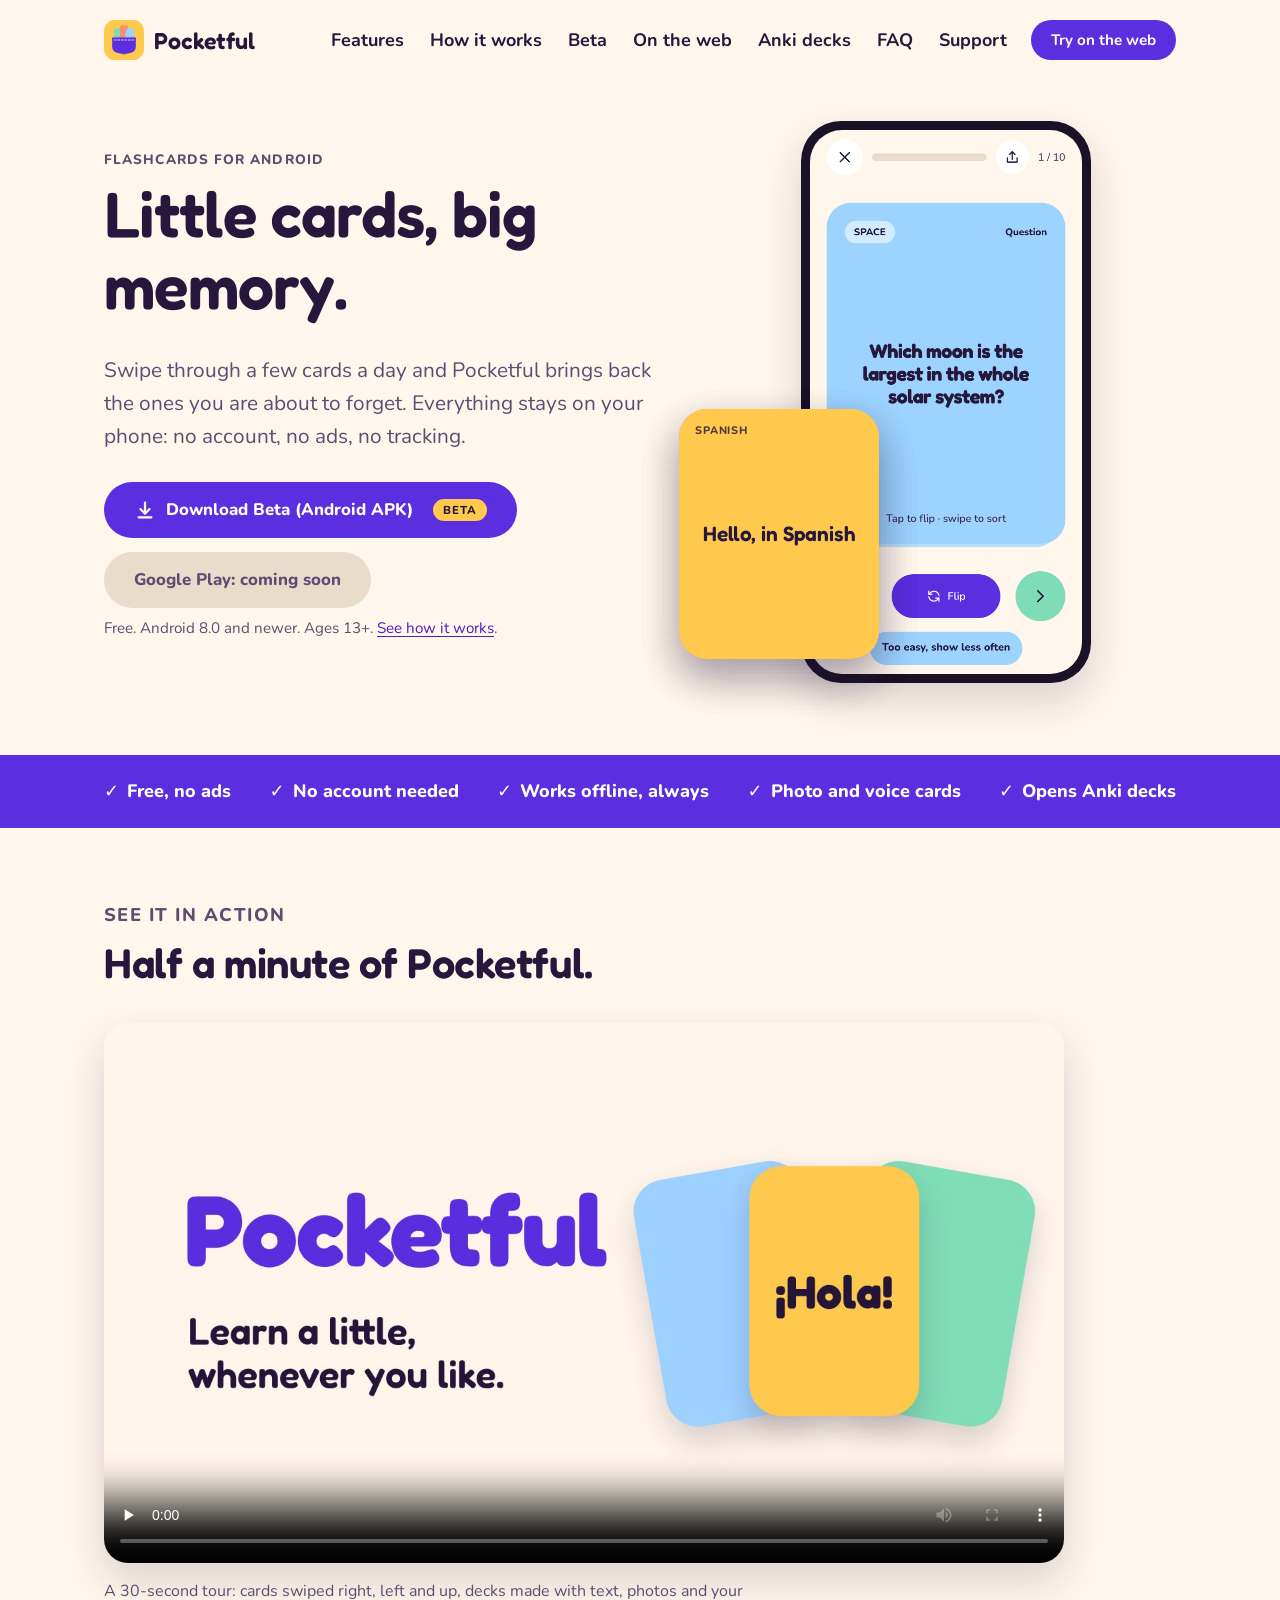
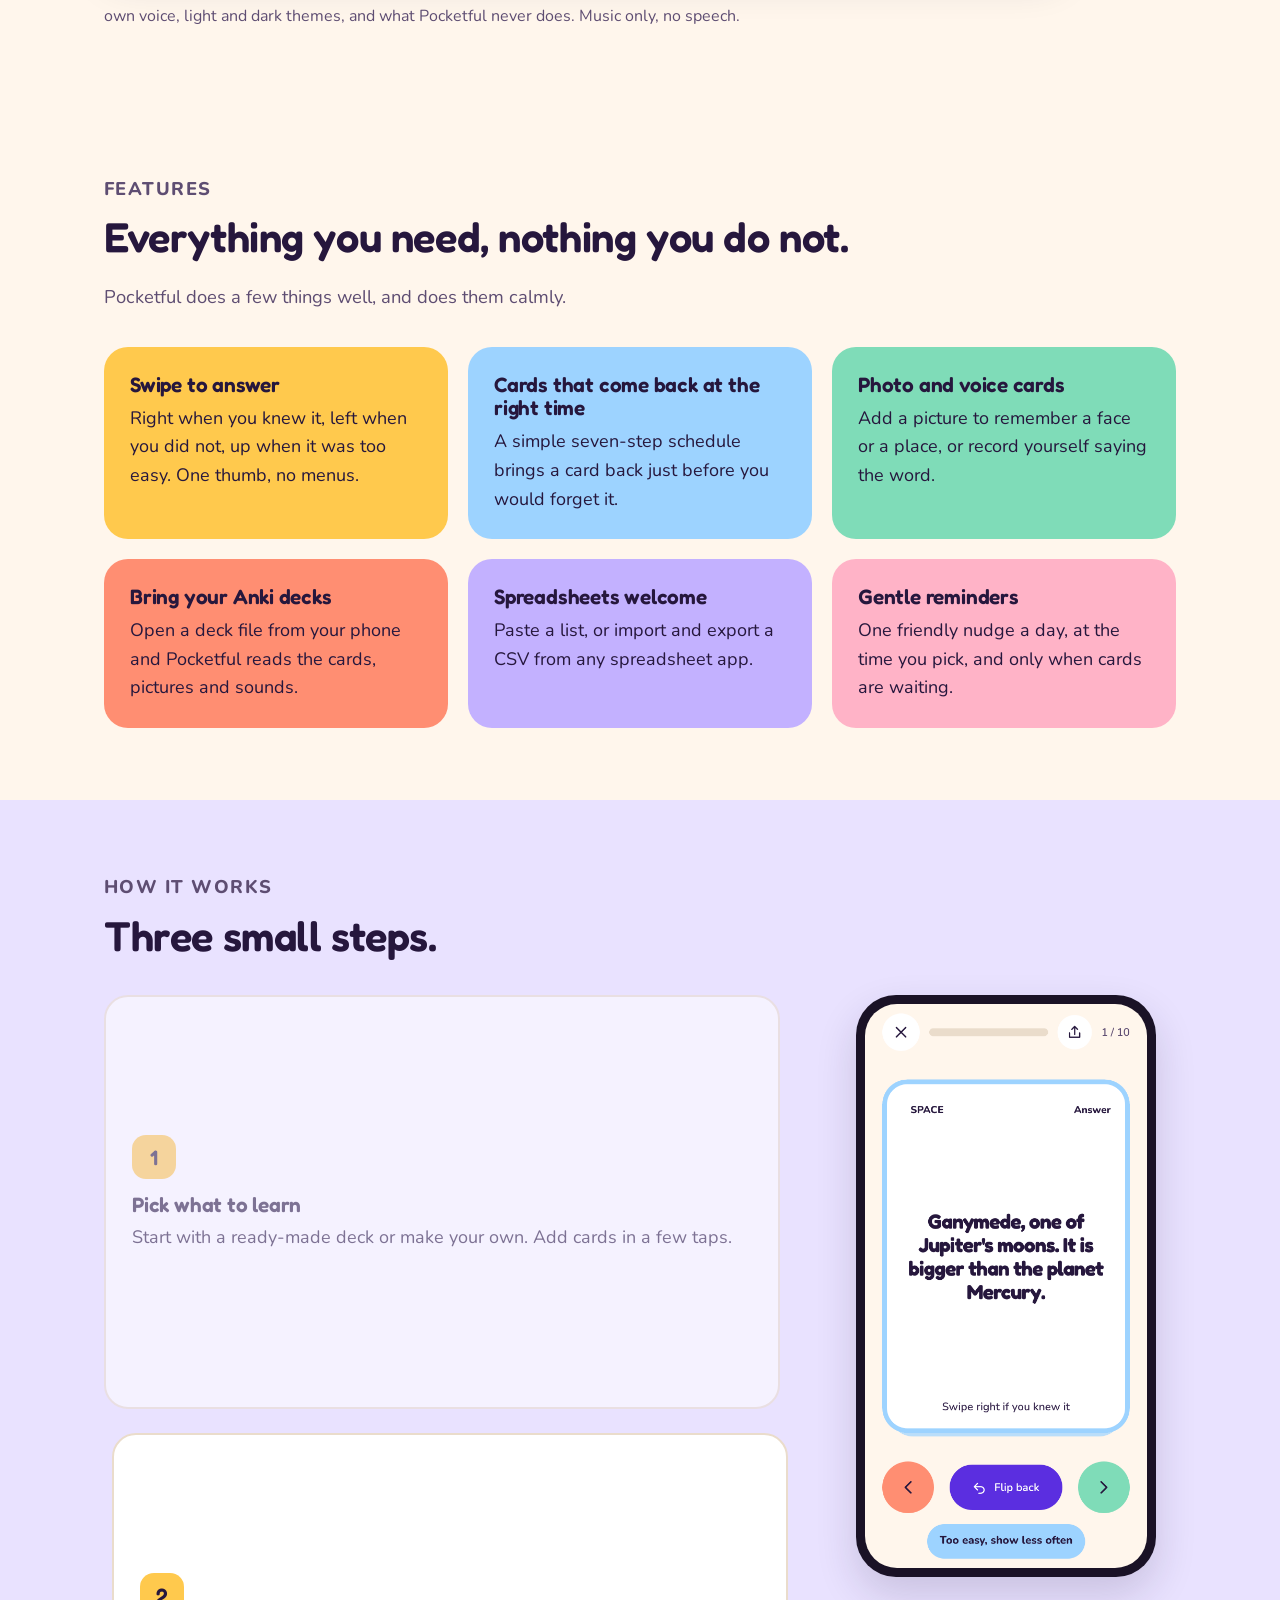
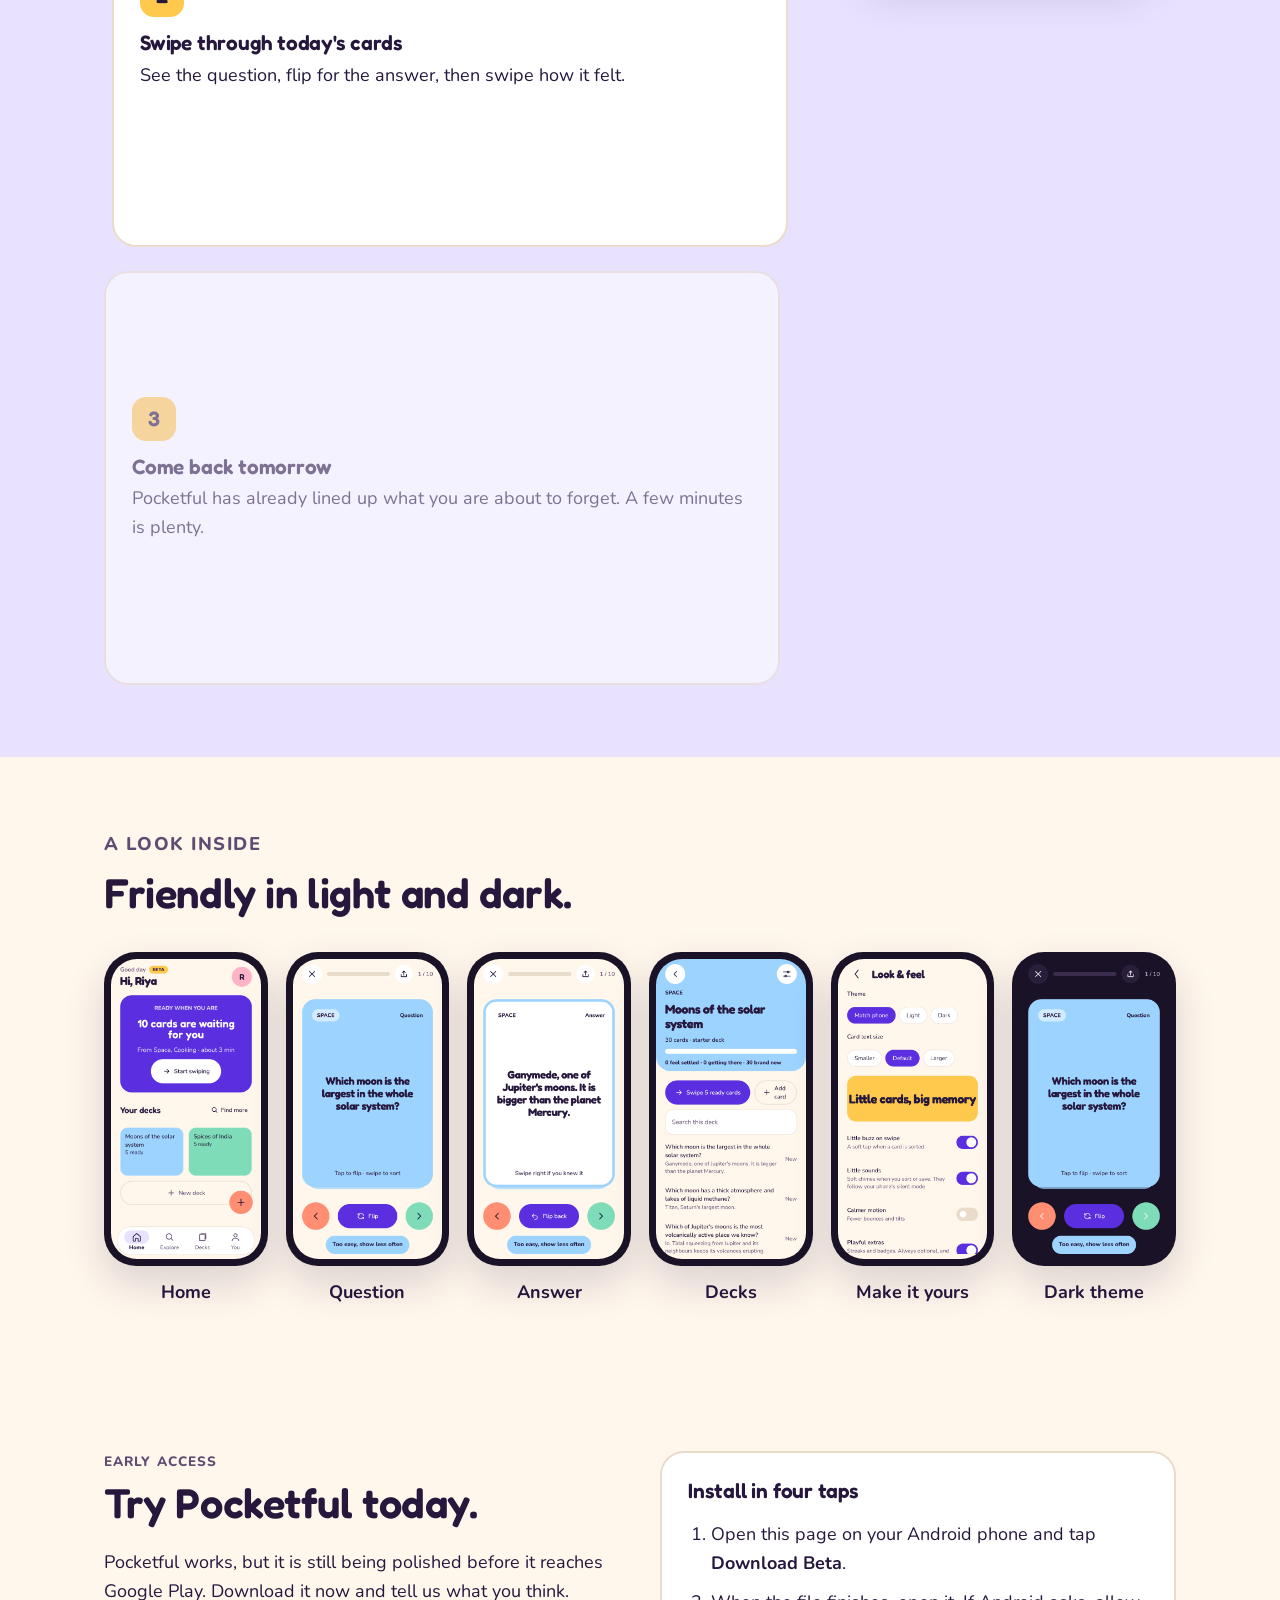
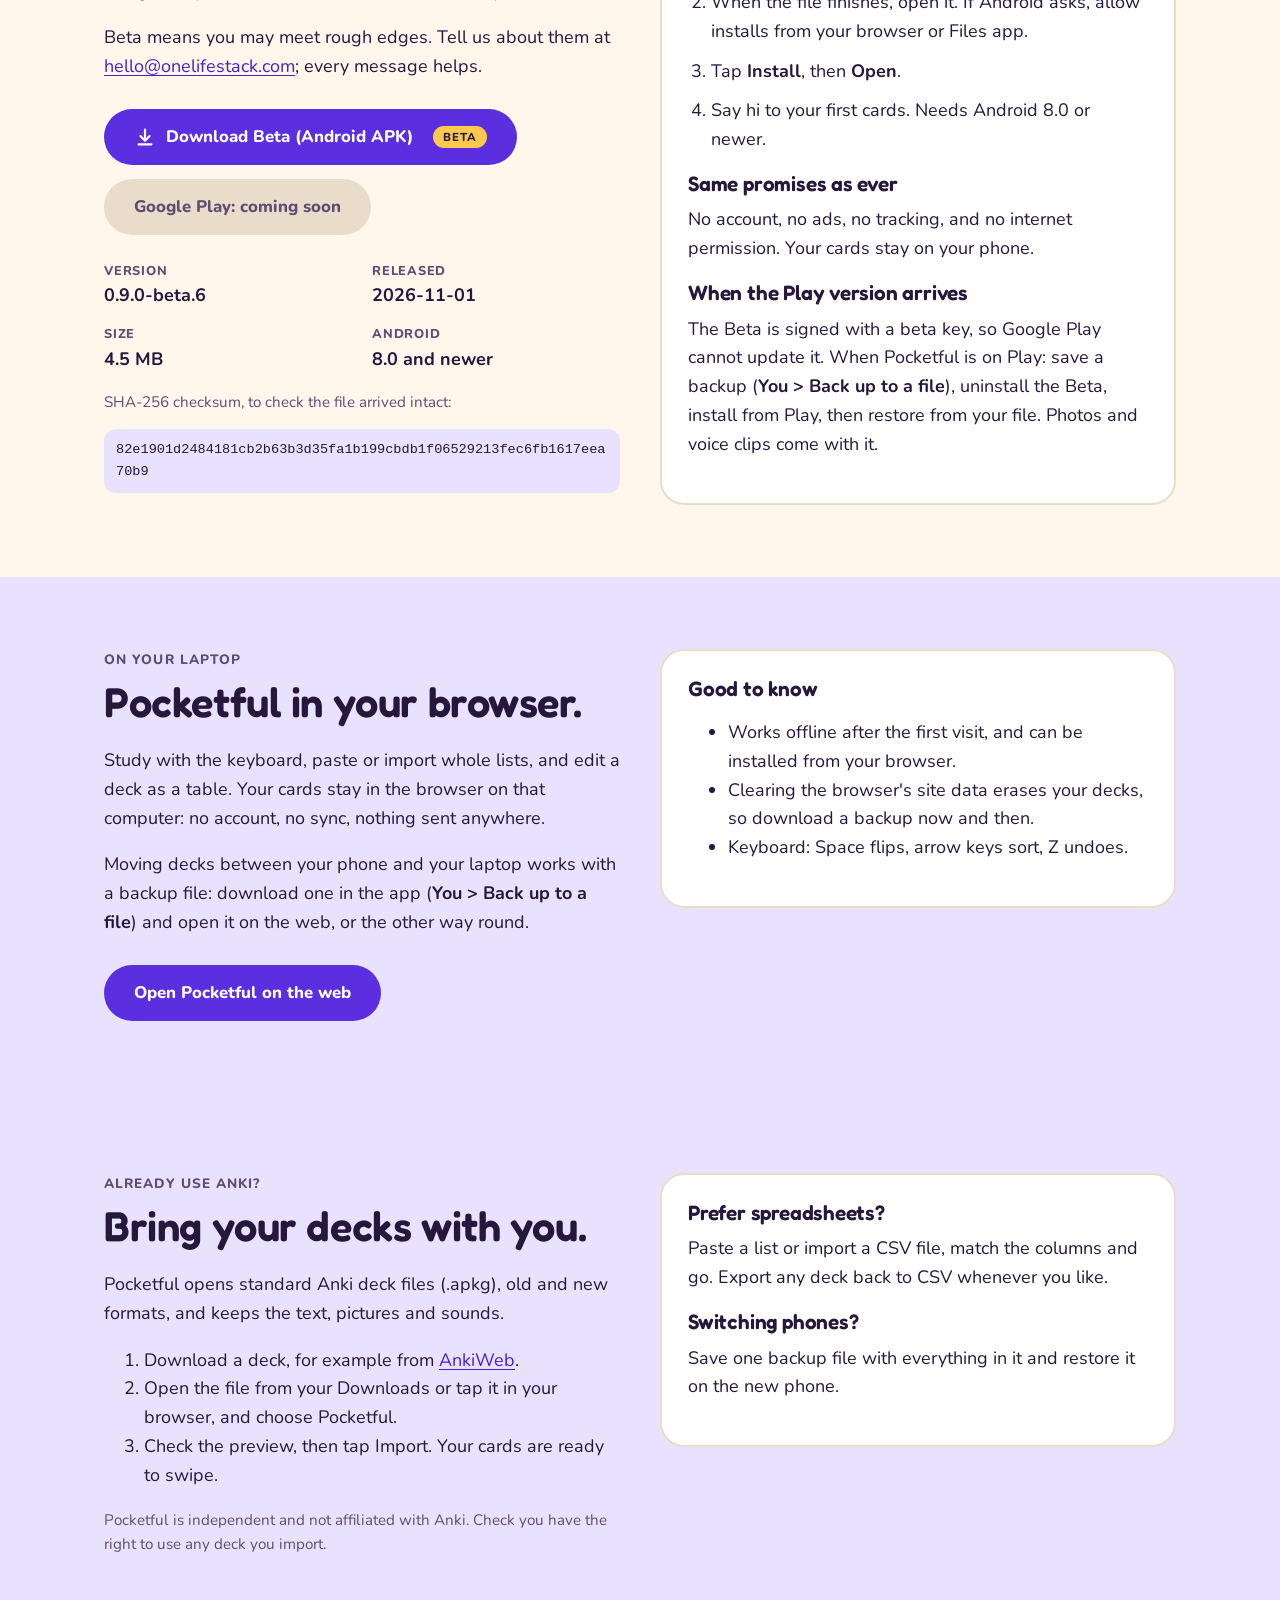
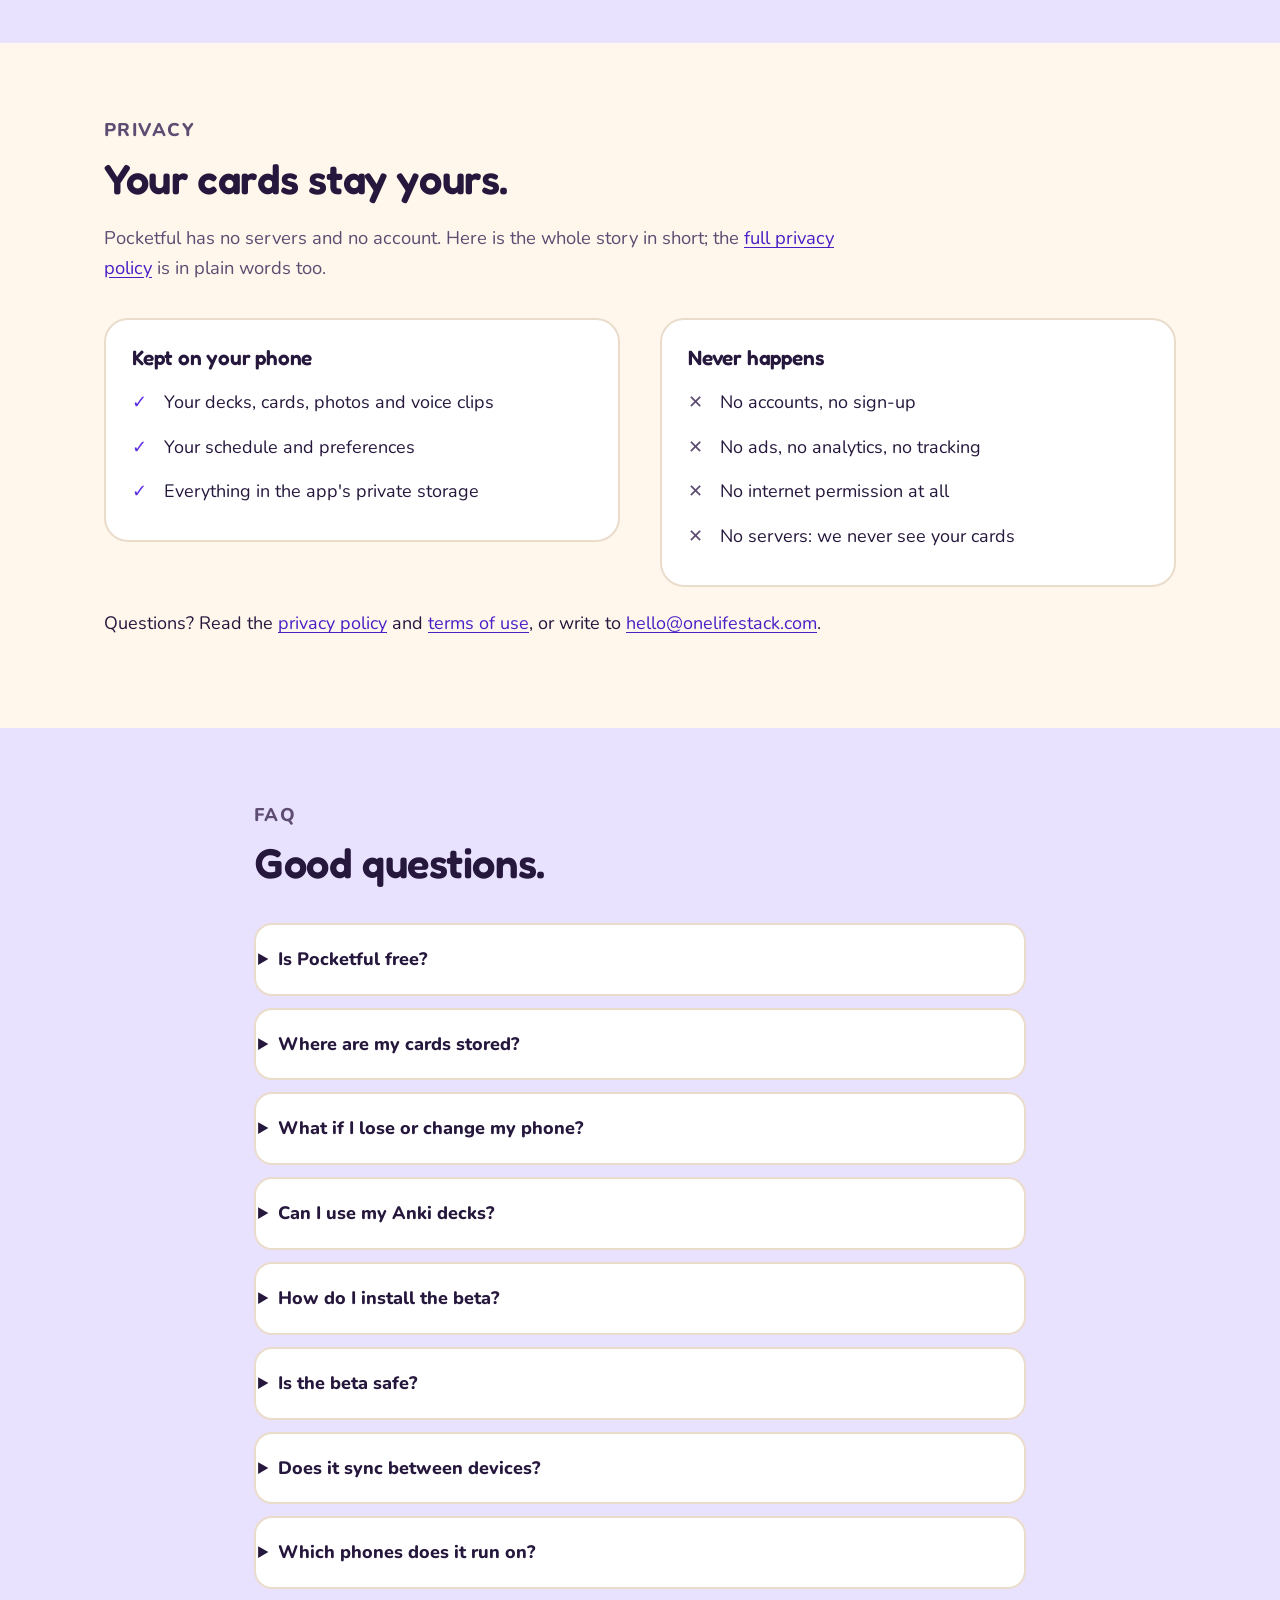
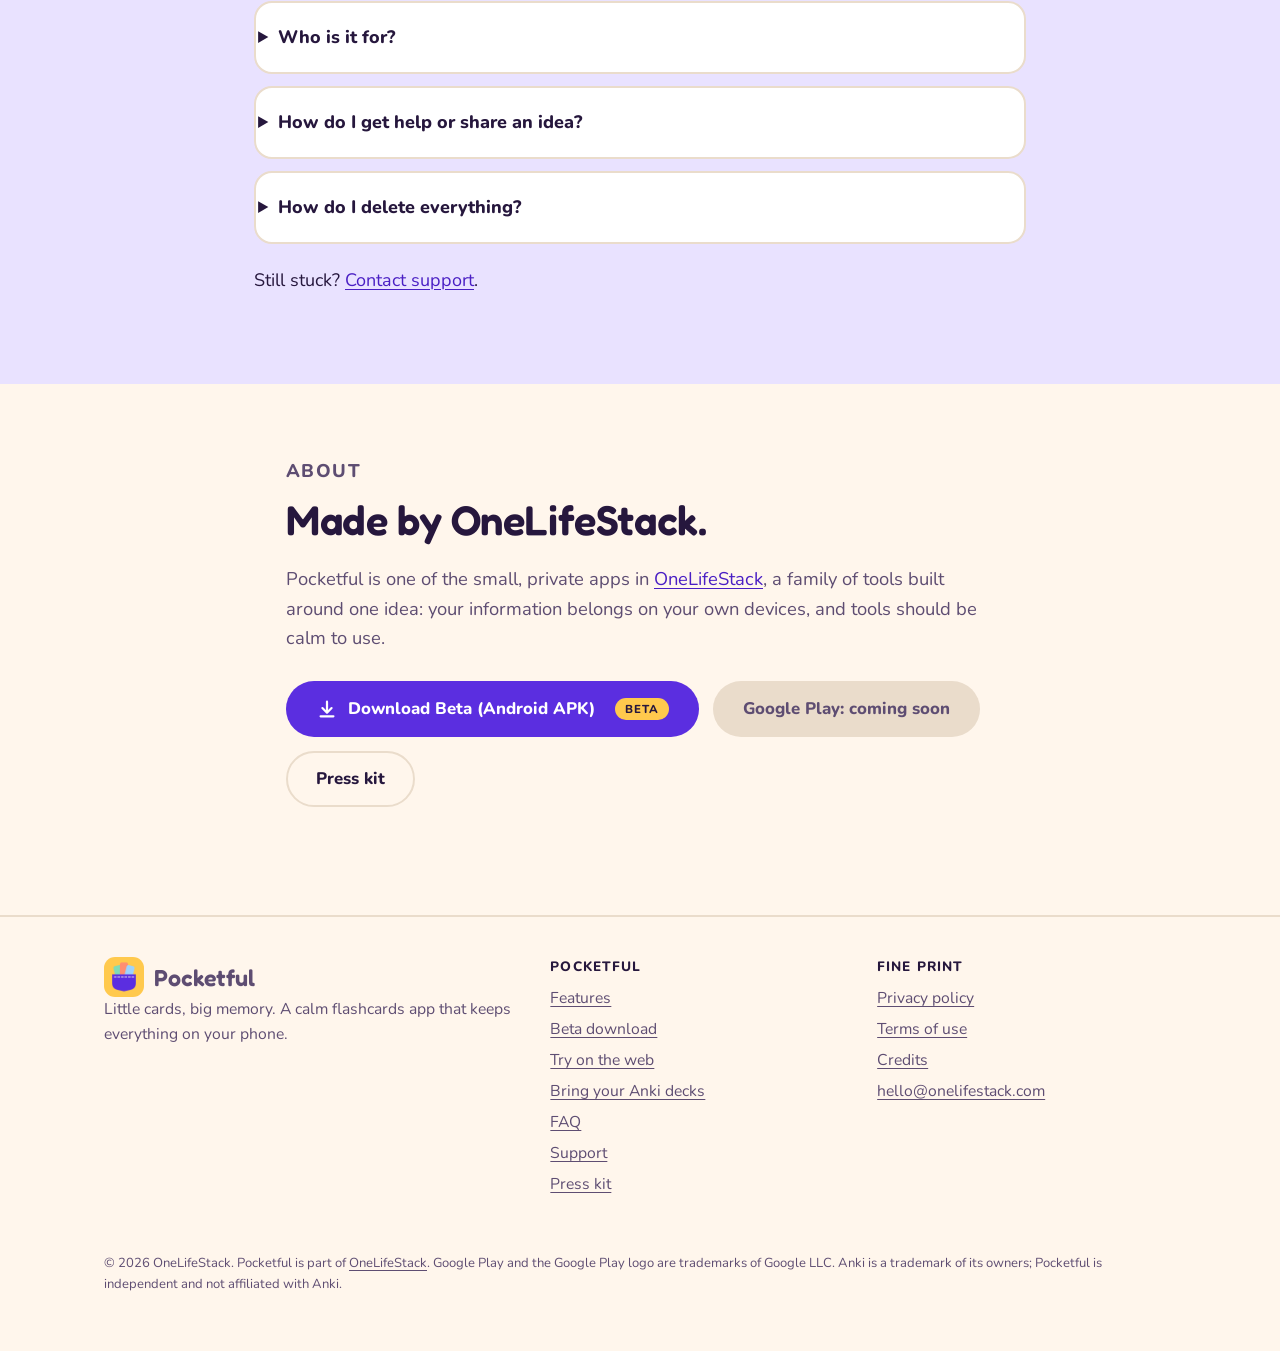
==== commit 441adc9c: "Publish site from onelifestack-flashcards dcc0def" ====
--- a/index.html
+++ b/index.html
@@ -11,8 +11,8 @@
 <meta property="og:type" content="website"><meta property="og:site_name" content="Pocketful"><meta property="og:title" content="Pocketful: flashcards that stay on your phone">
 <meta property="og:description" content="Swipe through a few flashcards a day. Pocketful brings back what you are about to forget. Free, private, no account, no ads."><meta property="og:url" content="https://pocketful.onelifestack.com/"><meta property="og:image" content="https://pocketful.onelifestack.com/assets/og.png">
 <meta name="twitter:card" content="summary_large_image">
-<link rel="stylesheet" href="/assets/site.css?v=a0d50439">
-<script src="/assets/site.js?v=a0d50439" defer></script>
+<link rel="stylesheet" href="/assets/site.css?v=508ca609">
+<script src="/assets/site.js?v=508ca609" defer></script>
 </head><body>
 <a class="skip" href="#main">Skip to content</a>
 <header class="site"><div class="wrap"><a class="brand" href="/"><img src="/assets/icon-180.png" width="40" height="40" alt="">Pocketful</a>
@@ -31,6 +31,8 @@
 <div class="sc b"><small>Maths</small>7 × 8<span class="lab">Not yet</span></div>
 <div class="sc c"><small>Spanish</small>Hello, in Spanish<span class="lab">Too easy</span></div></div></div></div></div></section>
 <div class="promise"><div class="wrap"><ul><li>Free, no ads</li><li>No account needed</li><li>Works offline, always</li><li>Photo and voice cards</li><li>Opens Anki decks</li></ul></div></div>
+<section id="watch"><div class="wrap"><div class="section-head"><p class="eyebrow">See it in action</p><h2>Half a minute of Pocketful.</h2></div>
+<figure class="promo"><video class="promo-video v16x9" controls preload="none" playsinline width="1920" height="1080" poster="/assets/video/pocketful-promo-16x9.jpg" aria-describedby="watch-about"><source src="/assets/video/pocketful-promo-16x9.mp4" type="video/mp4"><a href="/assets/video/pocketful-promo-16x9.mp4">Download the video (1.6 MB)</a></video><video class="promo-video v9x16" controls preload="none" playsinline width="1080" height="1920" poster="/assets/video/pocketful-promo-9x16.jpg" aria-describedby="watch-about"><source src="/assets/video/pocketful-promo-9x16.mp4" type="video/mp4"><a href="/assets/video/pocketful-promo-9x16.mp4">Download the video (1.9 MB)</a></video><figcaption id="watch-about">A 30-second tour: cards swiped right, left and up, decks made with text, photos and your own voice, light and dark themes, and what Pocketful never does. Music only, no speech.</figcaption></figure></div></section>
 <section id="features"><div class="wrap"><div class="section-head"><p class="eyebrow">Features</p><h2>Everything you need, nothing you do not.</h2><p>Pocketful does a few things well, and does them calmly.</p></div><div class="grid"><div class="tile yellow"><h3>Swipe to answer</h3><p>Right when you knew it, left when you did not, up when it was too easy. One thumb, no menus.</p></div><div class="tile sky"><h3>Cards that come back at the right time</h3><p>A simple seven-step schedule brings a card back just before you would forget it.</p></div><div class="tile mint"><h3>Photo and voice cards</h3><p>Add a picture to remember a face or a place, or record yourself saying the word.</p></div><div class="tile coral"><h3>Bring your Anki decks</h3><p>Open a deck file from your phone and Pocketful reads the cards, pictures and sounds.</p></div><div class="tile lilac"><h3>Spreadsheets welcome</h3><p>Paste a list, or import and export a CSV from any spreadsheet app.</p></div><div class="tile pink"><h3>Gentle reminders</h3><p>One friendly nudge a day, at the time you pick, and only when cards are waiting.</p></div></div></div></section>
 <section id="how" class="tint"><div class="wrap"><div class="section-head"><p class="eyebrow">How it works</p><h2>Three small steps.</h2></div>
 <div class="how"><ol class="steps"><li><h3>Pick what to learn</h3><p>Start with a ready-made deck or make your own. Add cards in a few taps.</p></li><li><h3>Swipe through today's cards</h3><p>See the question, flip for the answer, then swipe how it felt.</p></li><li><h3>Come back tomorrow</h3><p>Pocketful has already lined up what you are about to forget. A few minutes is plenty.</p></li></ol>
--- a/assets/site.css
+++ b/assets/site.css
@@ -89,6 +89,11 @@
 .gallery .phone { width: 100%; padding: 7px; border-radius: 32px; }
 .gallery .phone img { border-radius: 26px; }
 .gallery figcaption { margin-top: 12px; font-weight: 700; text-align: center; }
+.promo { margin: 0; max-width: 960px; }
+.promo-video { display: block; width: 100%; height: auto; border-radius: var(--radius); background: #FFF5EA; box-shadow: var(--shadow); }
+.promo .v9x16 { display: none; max-width: 360px; margin: 0 auto; }
+.promo figcaption { margin-top: 16px; color: var(--muted); font-size: 1rem; max-width: 42em; }
+@media (max-width: 700px) { .promo .v16x9 { display: none; } .promo .v9x16 { display: block; } }
 .two { display: grid; gap: 40px; grid-template-columns: 1fr 1fr; align-items: start; }
 .keep, .never { list-style: none; padding: 0; margin: 0; }
 .keep li, .never li { padding: 8px 0 8px 32px; position: relative; }
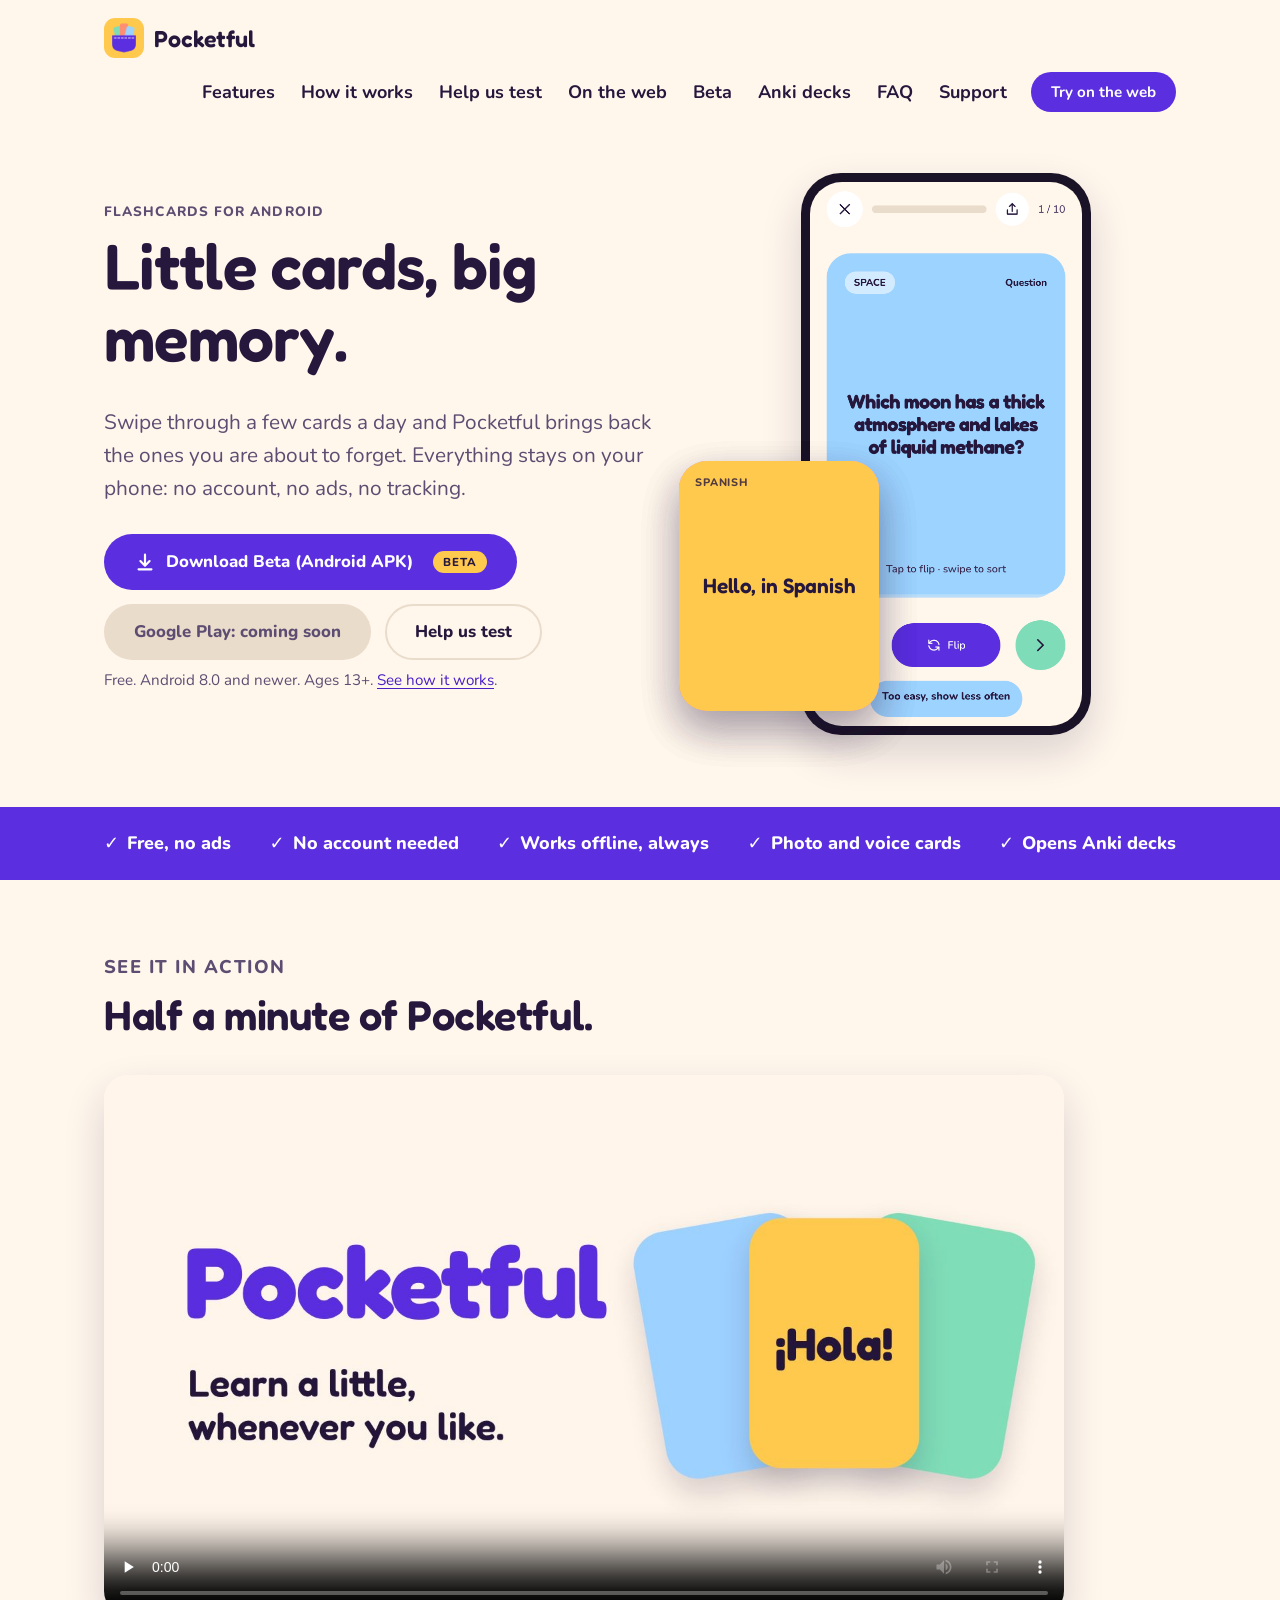
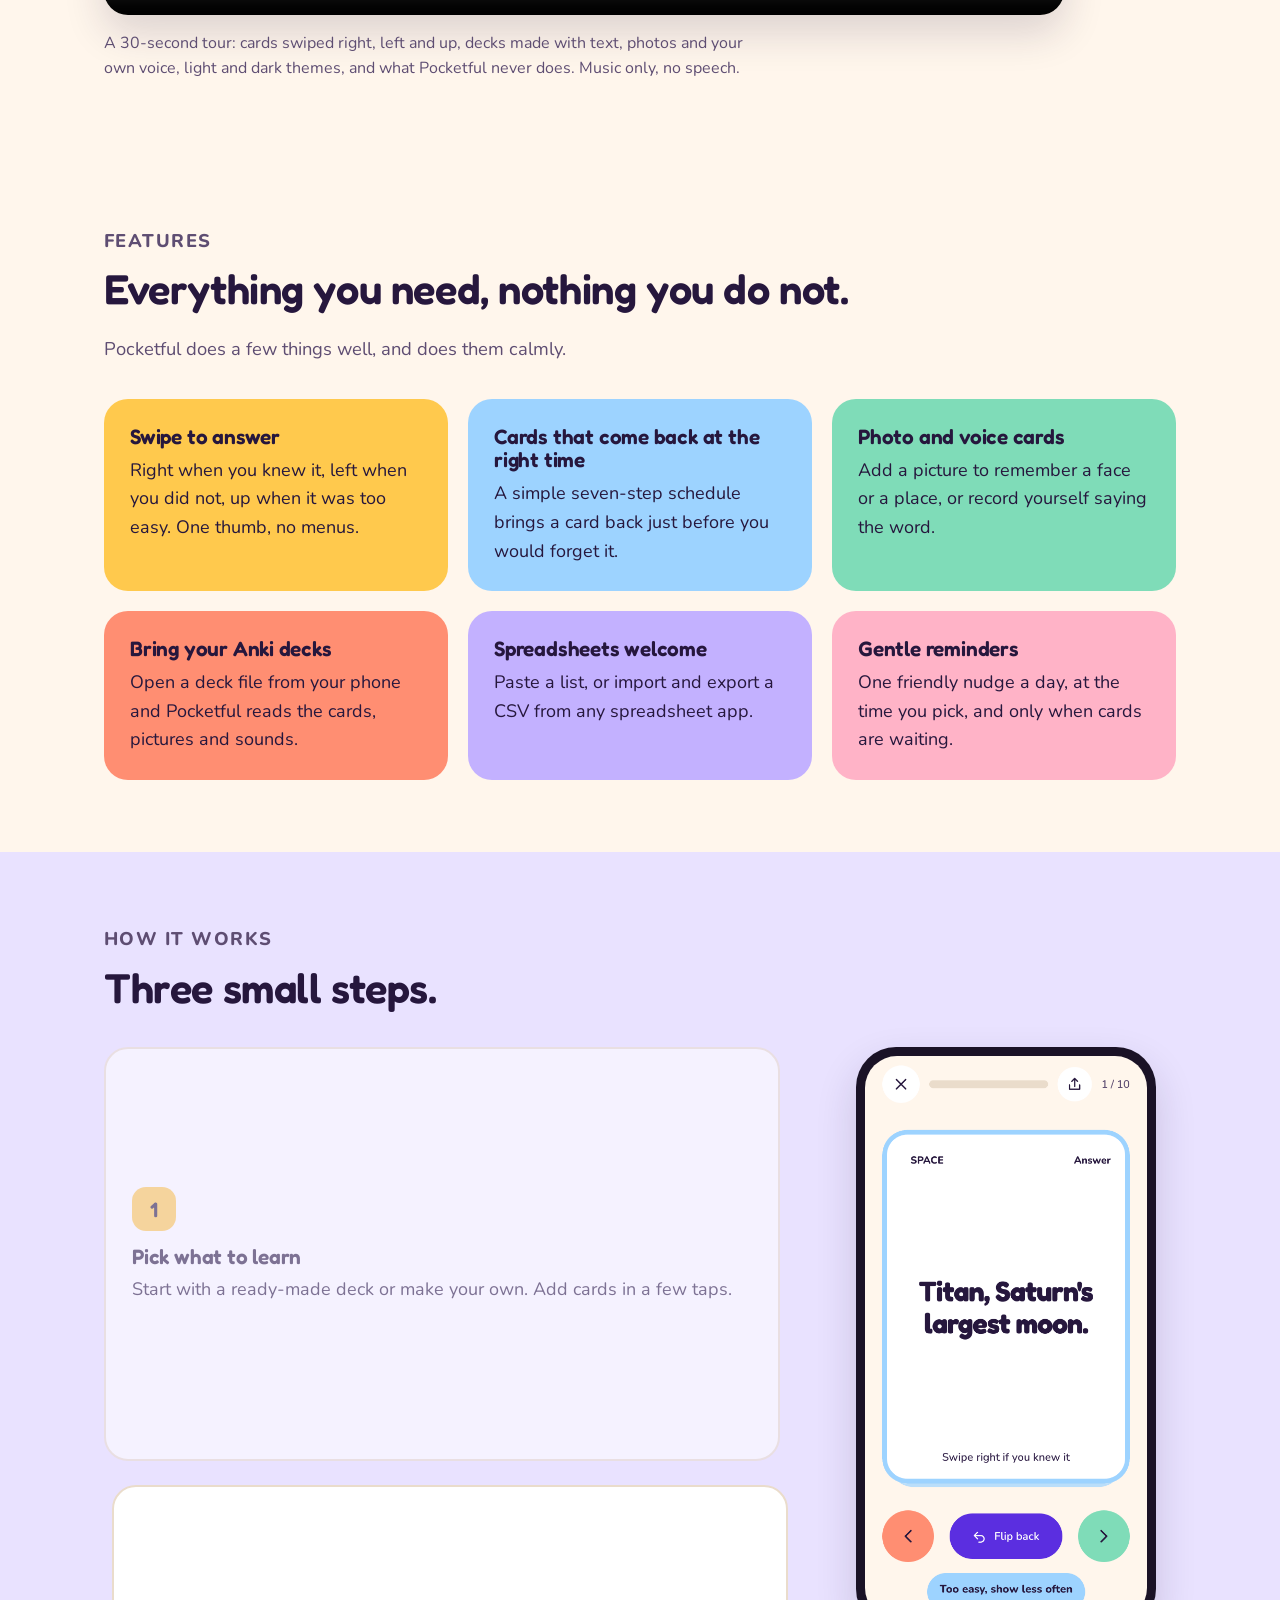
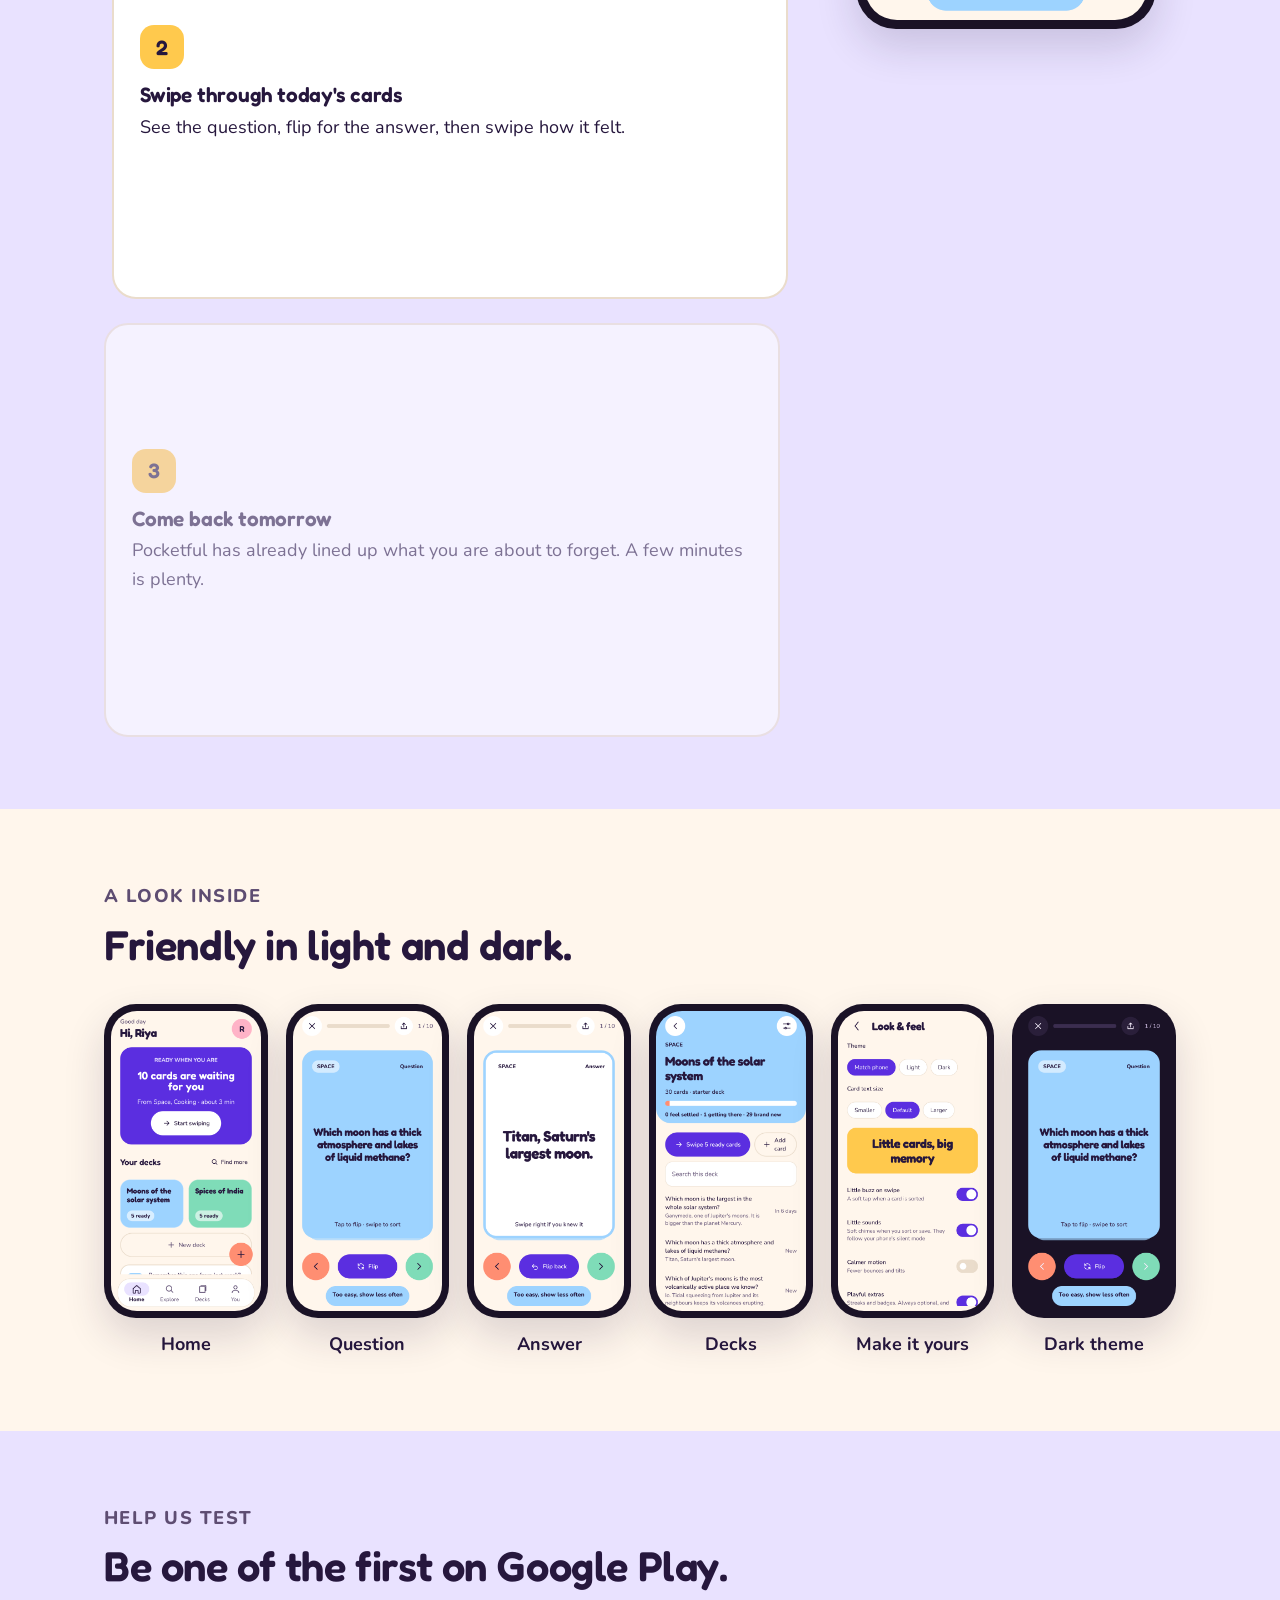
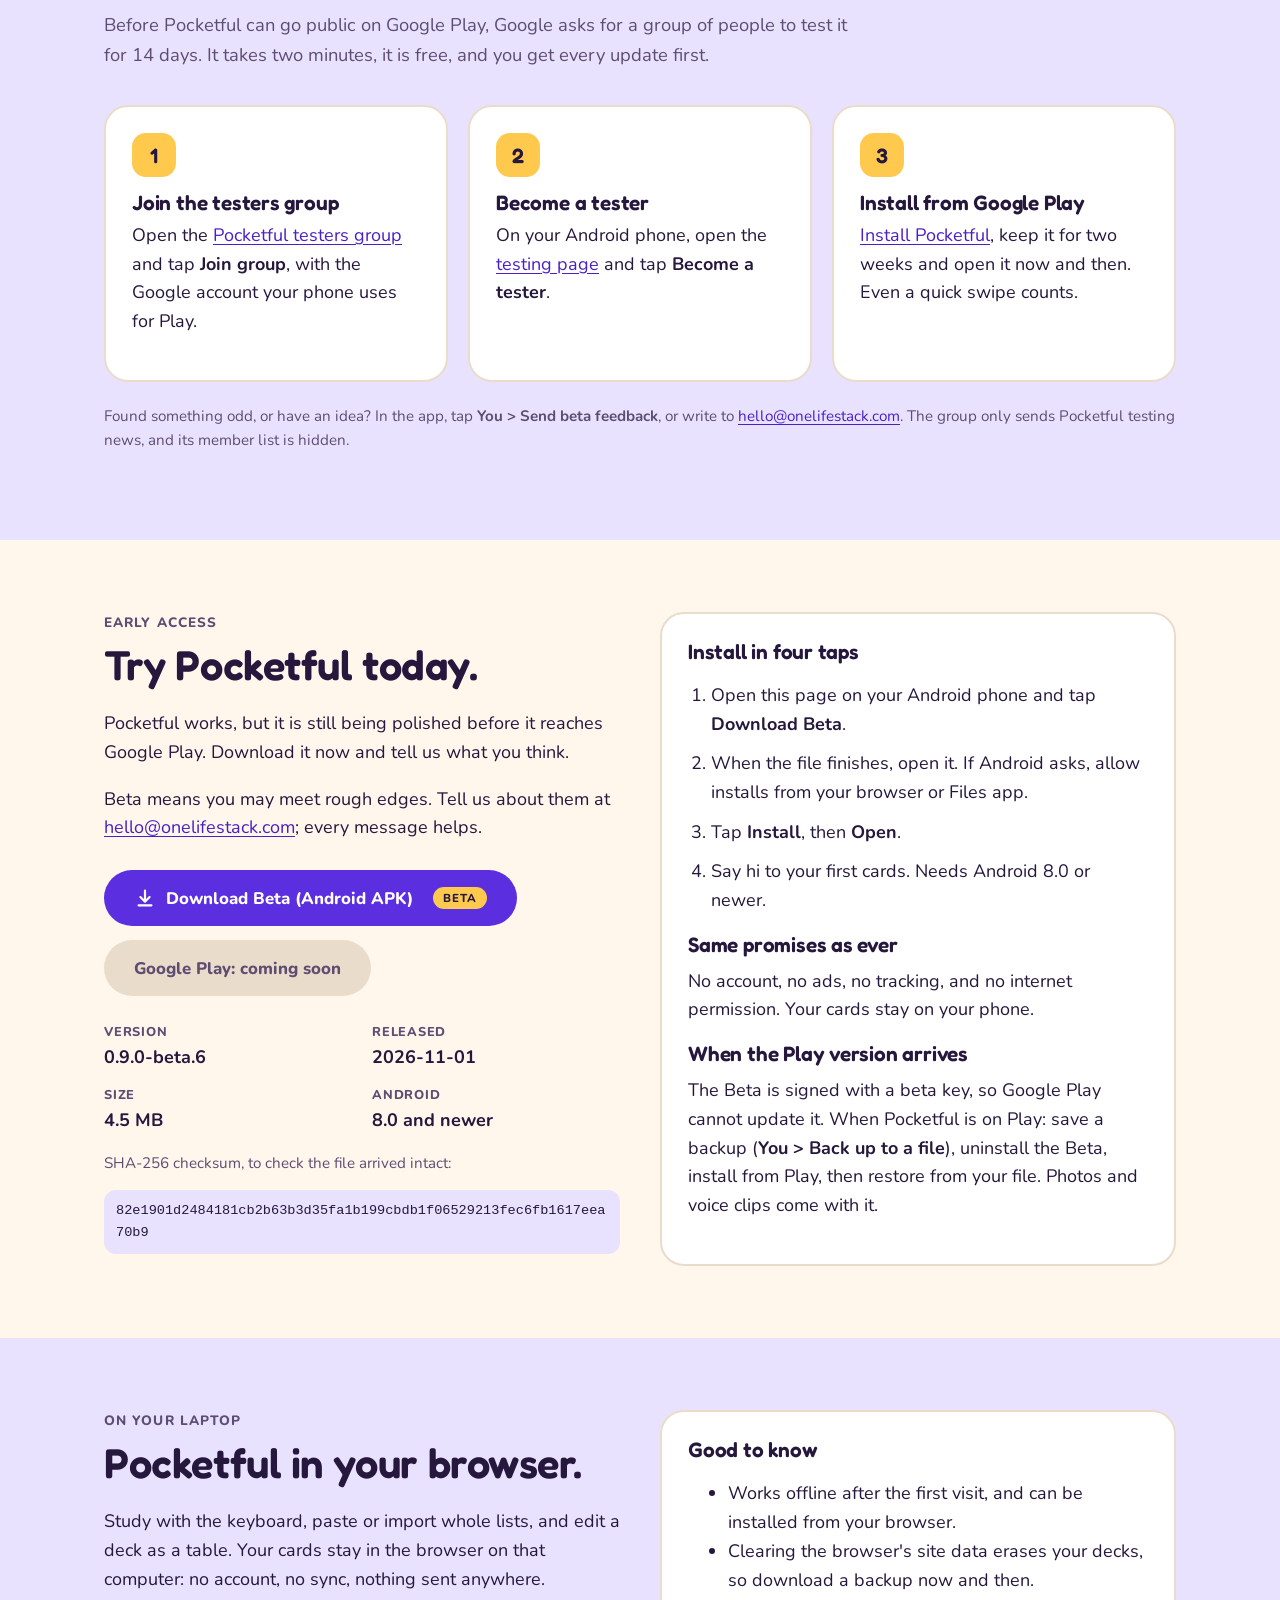
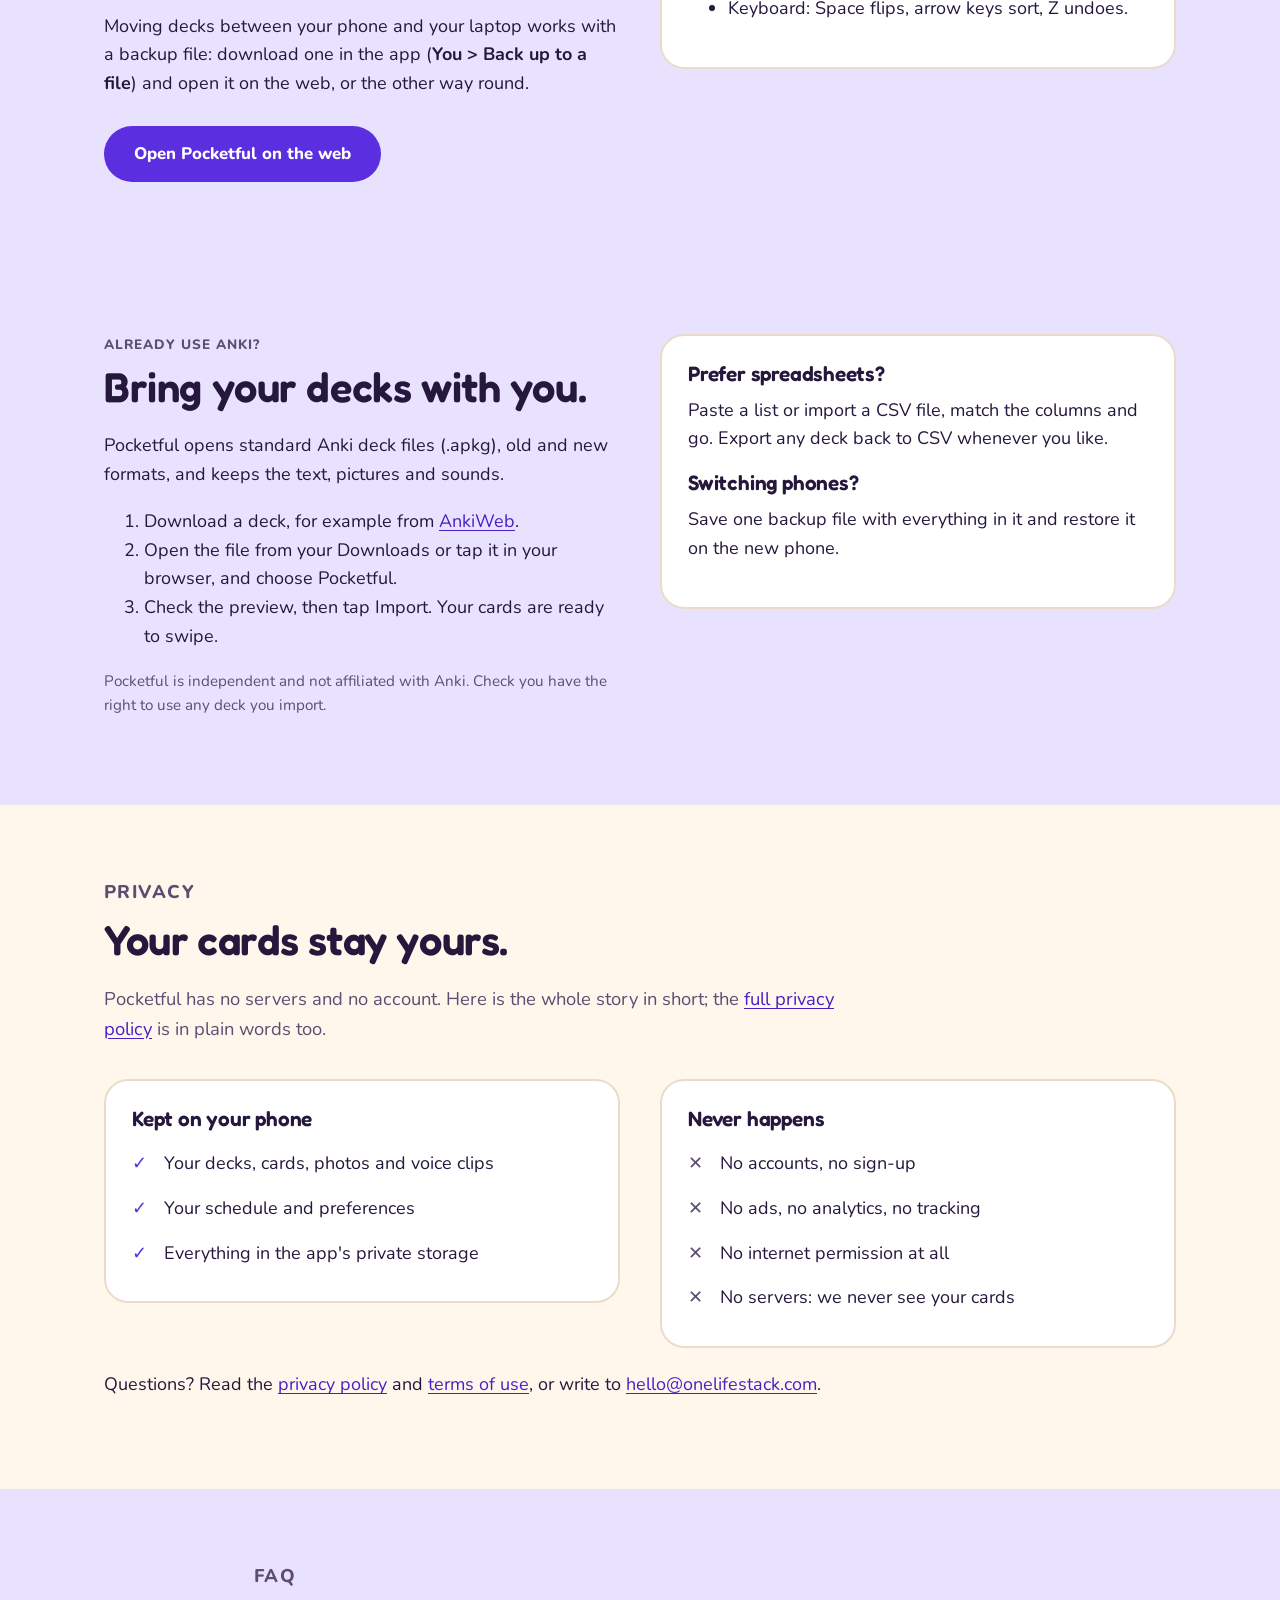
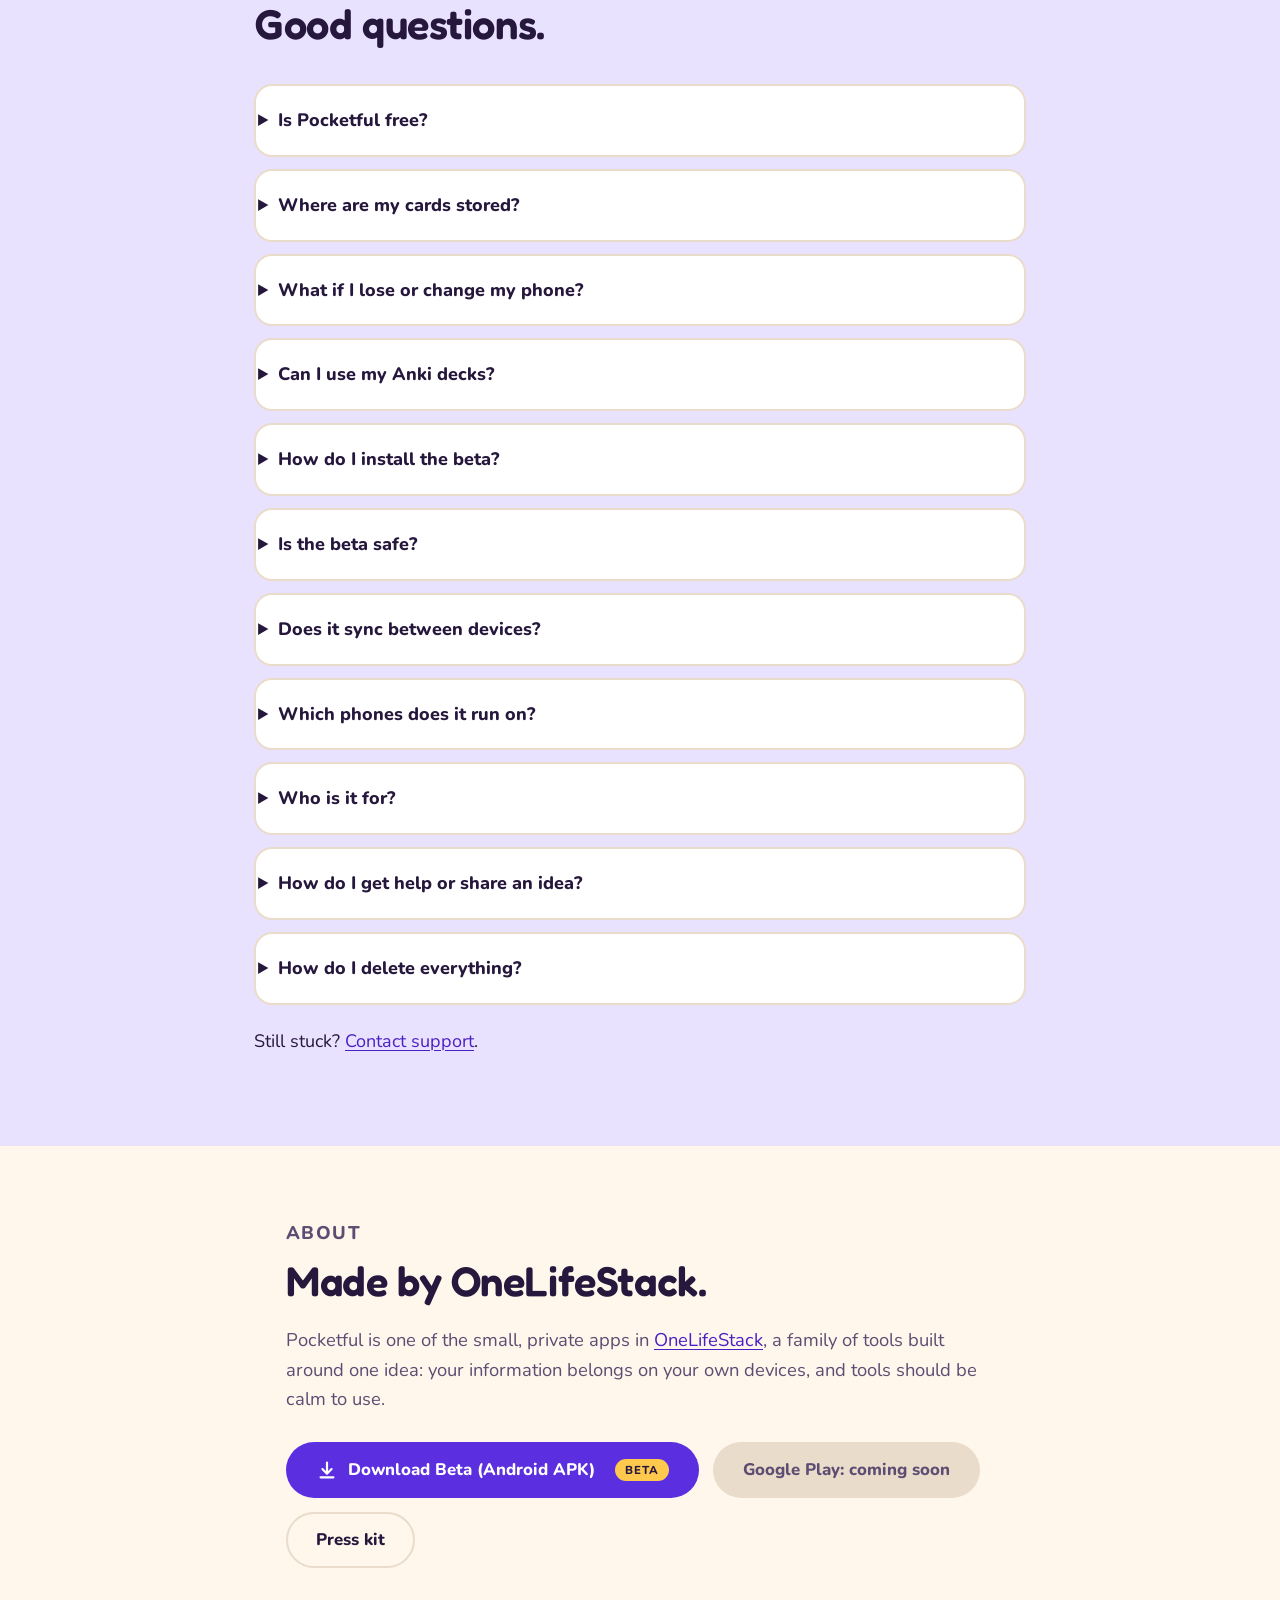
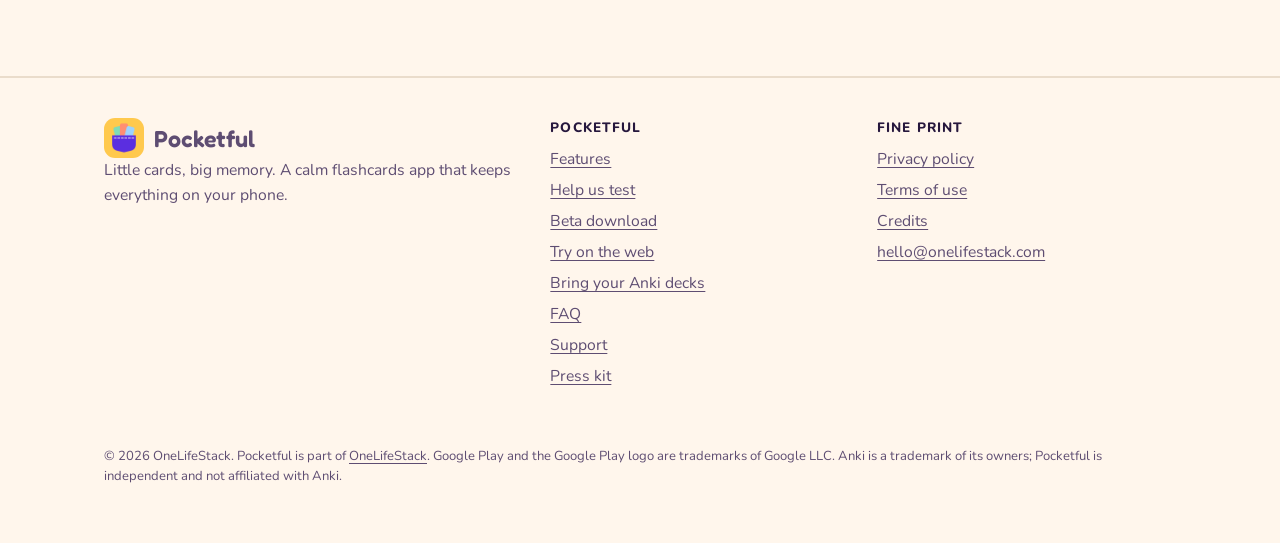
==== commit 994411ec: "Publish site from onelifestack-flashcards 1a4d756" ====
--- a/index.html
+++ b/index.html
@@ -16,14 +16,14 @@
 </head><body>
 <a class="skip" href="#main">Skip to content</a>
 <header class="site"><div class="wrap"><a class="brand" href="/"><img src="/assets/icon-180.png" width="40" height="40" alt="">Pocketful</a>
-<nav class="main" aria-label="Main"><a href="/#features">Features</a><a href="/#how">How it works</a><a href="/#beta">Beta</a><a href="/#web">On the web</a><a href="/#anki">Anki decks</a><a href="/#faq">FAQ</a><a href="/support/">Support</a><a class="btn primary nav-try" href="/app/">Try on the web</a></nav></div></header>
+<nav class="main" aria-label="Main"><a href="/#features">Features</a><a href="/#how">How it works</a><a href="/#test">Help us test</a><a href="/#web">On the web</a><a href="/#beta">Beta</a><a href="/#anki">Anki decks</a><a href="/#faq">FAQ</a><a href="/support/">Support</a><a class="btn primary nav-try" href="/app/">Try on the web</a></nav></div></header>
 <main id="main">
 
 <section class="hero"><div class="wrap"><div>
 <p class="eyebrow">Flashcards for Android</p>
 <h1>Little cards, big memory.</h1>
 <p class="lead">Swipe through a few cards a day and Pocketful brings back the ones you are about to forget. Everything stays on your phone: no account, no ads, no tracking.</p>
-<div class="cta-row"><a class="btn primary" href="https://github.com/onelifestack/pocketful-site/releases/download/v0.9.0-beta.6/pocketful-0.9.0-beta.6.apk" download><svg class="ico" width="22" height="22" viewBox="0 0 24 24" fill="none" stroke="currentColor" stroke-width="2.4" stroke-linecap="round" stroke-linejoin="round" aria-hidden="true"><path d="M12 4v11"/><path d="M7 11l5 5 5-5"/><path d="M5 20h14"/></svg>Download Beta (Android APK)<span class="badge">Beta</span></a><span class="btn" aria-disabled="true" role="text">Google Play: coming soon</span></div>
+<div class="cta-row"><a class="btn primary" href="https://github.com/onelifestack/pocketful-site/releases/download/v0.9.0-beta.6/pocketful-0.9.0-beta.6.apk" download><svg class="ico" width="22" height="22" viewBox="0 0 24 24" fill="none" stroke="currentColor" stroke-width="2.4" stroke-linecap="round" stroke-linejoin="round" aria-hidden="true"><path d="M12 4v11"/><path d="M7 11l5 5 5-5"/><path d="M5 20h14"/></svg>Download Beta (Android APK)<span class="badge">Beta</span></a><span class="btn" aria-disabled="true" role="text">Google Play: coming soon</span><a class="btn ghost" href="#test">Help us test</a></div>
 <p class="note">Free. Android 8.0 and newer. Ages 13+. <a href="#how">See how it works</a>.</p></div>
 <div class="hero-art"><div class="plx" data-plx="-0.05"><div class="phone float"><img src="/assets/shots/11-swipe-question.png" width="1080" height="2160" alt="Pocketful showing a flashcard question with Flip and Got it buttons"></div></div>
 <div class="plx stackwrap" data-plx="0.06" aria-hidden="true"><div class="stack">
@@ -38,6 +38,10 @@
 <div class="how"><ol class="steps"><li><h3>Pick what to learn</h3><p>Start with a ready-made deck or make your own. Add cards in a few taps.</p></li><li><h3>Swipe through today's cards</h3><p>See the question, flip for the answer, then swipe how it felt.</p></li><li><h3>Come back tomorrow</h3><p>Pocketful has already lined up what you are about to forget. A few minutes is plenty.</p></li></ol>
 <aside class="how-phone" aria-hidden="true"><div class="phone"><div class="shots"><img class="on" src="/assets/shots/09-explore.png" width="1080" height="2160" alt="" loading="lazy"><img src="/assets/shots/12-swipe-answer.png" width="1080" height="2160" alt="" loading="lazy"><img src="/assets/shots/10-home.png" width="1080" height="2160" alt="" loading="lazy"></div></div></aside></div></div></section>
 <section id="screens"><div class="wrap"><div class="section-head"><p class="eyebrow">A look inside</p><h2>Friendly in light and dark.</h2></div><div class="gallery"><figure><div class="phone"><img src="/assets/shots/10-home.png" width="1080" height="2160" alt="The home screen with deck tiles and cards due today" loading="lazy"></div><figcaption>Home</figcaption></figure><figure><div class="phone"><img src="/assets/shots/11-swipe-question.png" width="1080" height="2160" alt="A flashcard showing a question" loading="lazy"></div><figcaption>Question</figcaption></figure><figure><div class="phone"><img src="/assets/shots/12-swipe-answer.png" width="1080" height="2160" alt="The same flashcard turned over to show the answer" loading="lazy"></div><figcaption>Answer</figcaption></figure><figure><div class="phone"><img src="/assets/shots/13-deck.png" width="1080" height="2160" alt="A deck with its list of cards" loading="lazy"></div><figcaption>Decks</figcaption></figure><figure><div class="phone"><img src="/assets/shots/15-look-and-feel.png" width="1080" height="2160" alt="Appearance settings with theme and text size" loading="lazy"></div><figcaption>Make it yours</figcaption></figure><figure><div class="phone"><img src="/assets/shots/18-swipe-question-dark.png" width="1080" height="2160" alt="A flashcard in dark theme" loading="lazy"></div><figcaption>Dark theme</figcaption></figure></div></div></section>
+<section id="test" class="tint"><div class="wrap"><div class="section-head"><p class="eyebrow">Help us test</p><h2>Be one of the first on Google Play.</h2>
+<p>Before Pocketful can go public on Google Play, Google asks for a group of people to test it for 14 days. It takes two minutes, it is free, and you get every update first.</p></div>
+<ol class="steps"><li><h3>Join the testers group</h3><p>Open the <a href="https://groups.google.com/g/pocketful-testers">Pocketful testers group</a> and tap <strong>Join group</strong>, with the Google account your phone uses for Play.</p></li><li><h3>Become a tester</h3><p>On your Android phone, open the <a href="https://play.google.com/apps/testing/com.onelifestack.pocketful">testing page</a> and tap <strong>Become a tester</strong>.</p></li><li><h3>Install from Google Play</h3><p><a href="https://play.google.com/store/apps/details?id=com.onelifestack.pocketful">Install Pocketful</a>, keep it for two weeks and open it now and then. Even a quick swipe counts.</p></li></ol>
+<p class="note" style="margin-top:22px">Found something odd, or have an idea? In the app, tap <strong>You &gt; Send beta feedback</strong>, or write to <a href="mailto:hello@onelifestack.com">hello@onelifestack.com</a>. The group only sends Pocketful testing news, and its member list is hidden.</p></div></section>
 <section id="beta"><div class="wrap two"><div><p class="eyebrow">Early access</p><h2>Try Pocketful today.</h2>
 <p>Pocketful works, but it is still being polished before it reaches Google Play. Download it now and tell us what you think.</p><p>Beta means you may meet rough edges. Tell us about them at <a href="mailto:hello@onelifestack.com">hello@onelifestack.com</a>; every message helps.</p>
 <div class="cta-row"><a class="btn primary" href="https://github.com/onelifestack/pocketful-site/releases/download/v0.9.0-beta.6/pocketful-0.9.0-beta.6.apk" download><svg class="ico" width="22" height="22" viewBox="0 0 24 24" fill="none" stroke="currentColor" stroke-width="2.4" stroke-linecap="round" stroke-linejoin="round" aria-hidden="true"><path d="M12 4v11"/><path d="M7 11l5 5 5-5"/><path d="M5 20h14"/></svg>Download Beta (Android APK)<span class="badge">Beta</span></a><span class="btn" aria-disabled="true" role="text">Google Play: coming soon</span></div><dl class="facts"><div><dt>Version</dt><dd>0.9.0-beta.6</dd></div><div><dt>Released</dt><dd>2026-11-01</dd></div><div><dt>Size</dt><dd>4.5 MB</dd></div><div><dt>Android</dt><dd>8.0 and newer</dd></div></dl><p class="note">SHA-256 checksum, to check the file arrived intact:</p><code class="hash">82e1901d2484181cb2b63b3d35fa1b199cbdb1f06529213fec6fb1617eea70b9</code></div>
@@ -64,7 +68,7 @@
 <footer class="site"><div class="wrap">
 <div><a class="brand" href="/"><img src="/assets/icon-180.png" width="40" height="40" alt="">Pocketful</a>
 <p>Little cards, big memory. A calm flashcards app that keeps everything on your phone.</p></div>
-<div><h2>Pocketful</h2><ul><li><a href="/#features">Features</a></li><li><a href="/#beta">Beta download</a></li><li><a href="/app/">Try on the web</a></li><li><a href="/#anki">Bring your Anki decks</a></li><li><a href="/#faq">FAQ</a></li><li><a href="/support/">Support</a></li><li><a href="/press/">Press kit</a></li></ul></div>
+<div><h2>Pocketful</h2><ul><li><a href="/#features">Features</a></li><li><a href="/#test">Help us test</a></li><li><a href="/#beta">Beta download</a></li><li><a href="/app/">Try on the web</a></li><li><a href="/#anki">Bring your Anki decks</a></li><li><a href="/#faq">FAQ</a></li><li><a href="/support/">Support</a></li><li><a href="/press/">Press kit</a></li></ul></div>
 <div><h2>Fine print</h2><ul><li><a href="/privacy/">Privacy policy</a></li><li><a href="/terms/">Terms of use</a></li><li><a href="/credits/">Credits</a></li><li><a href="mailto:hello@onelifestack.com">hello@onelifestack.com</a></li></ul></div>
 <small>© 2026 OneLifeStack. Pocketful is part of <a href="https://onelifestack.com">OneLifeStack</a>. Google Play and the Google Play logo are trademarks of Google LLC. Anki is a trademark of its owners; Pocketful is independent and not affiliated with Anki.</small>
 </div></footer></body></html>
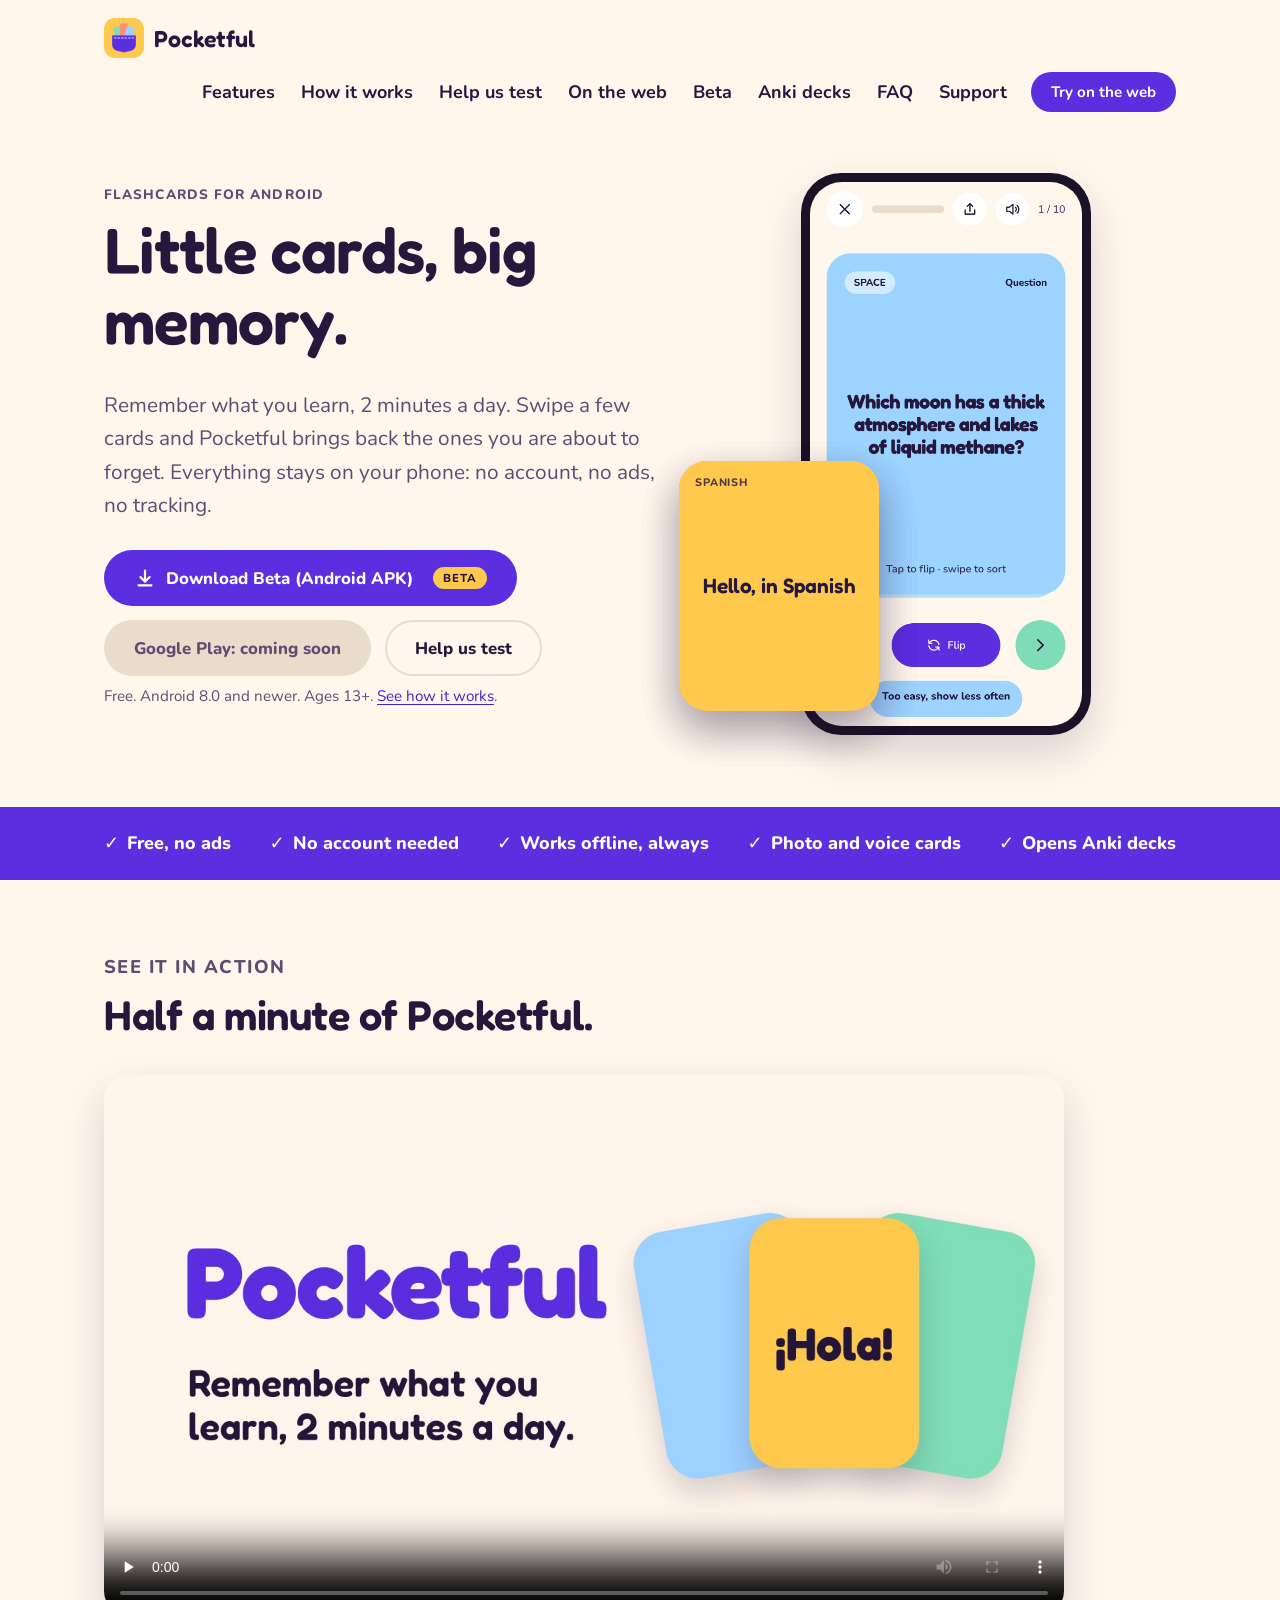
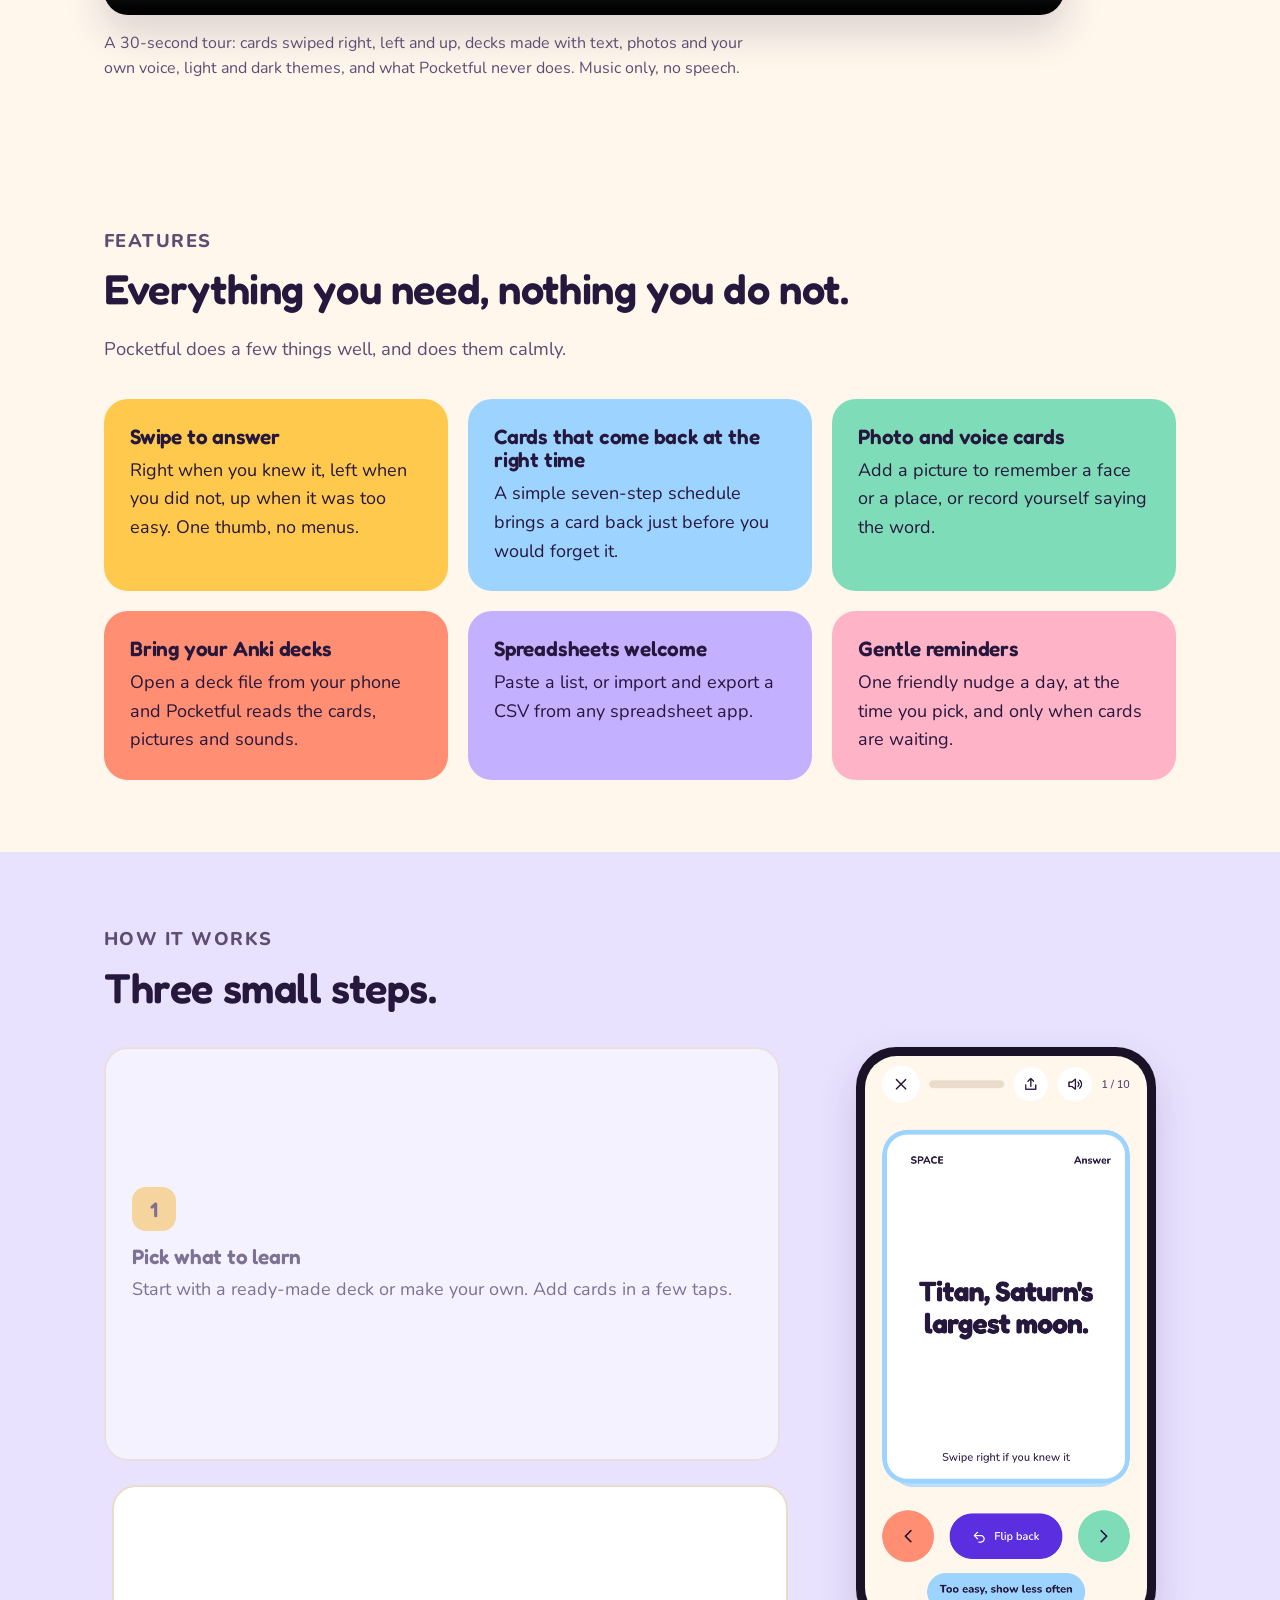
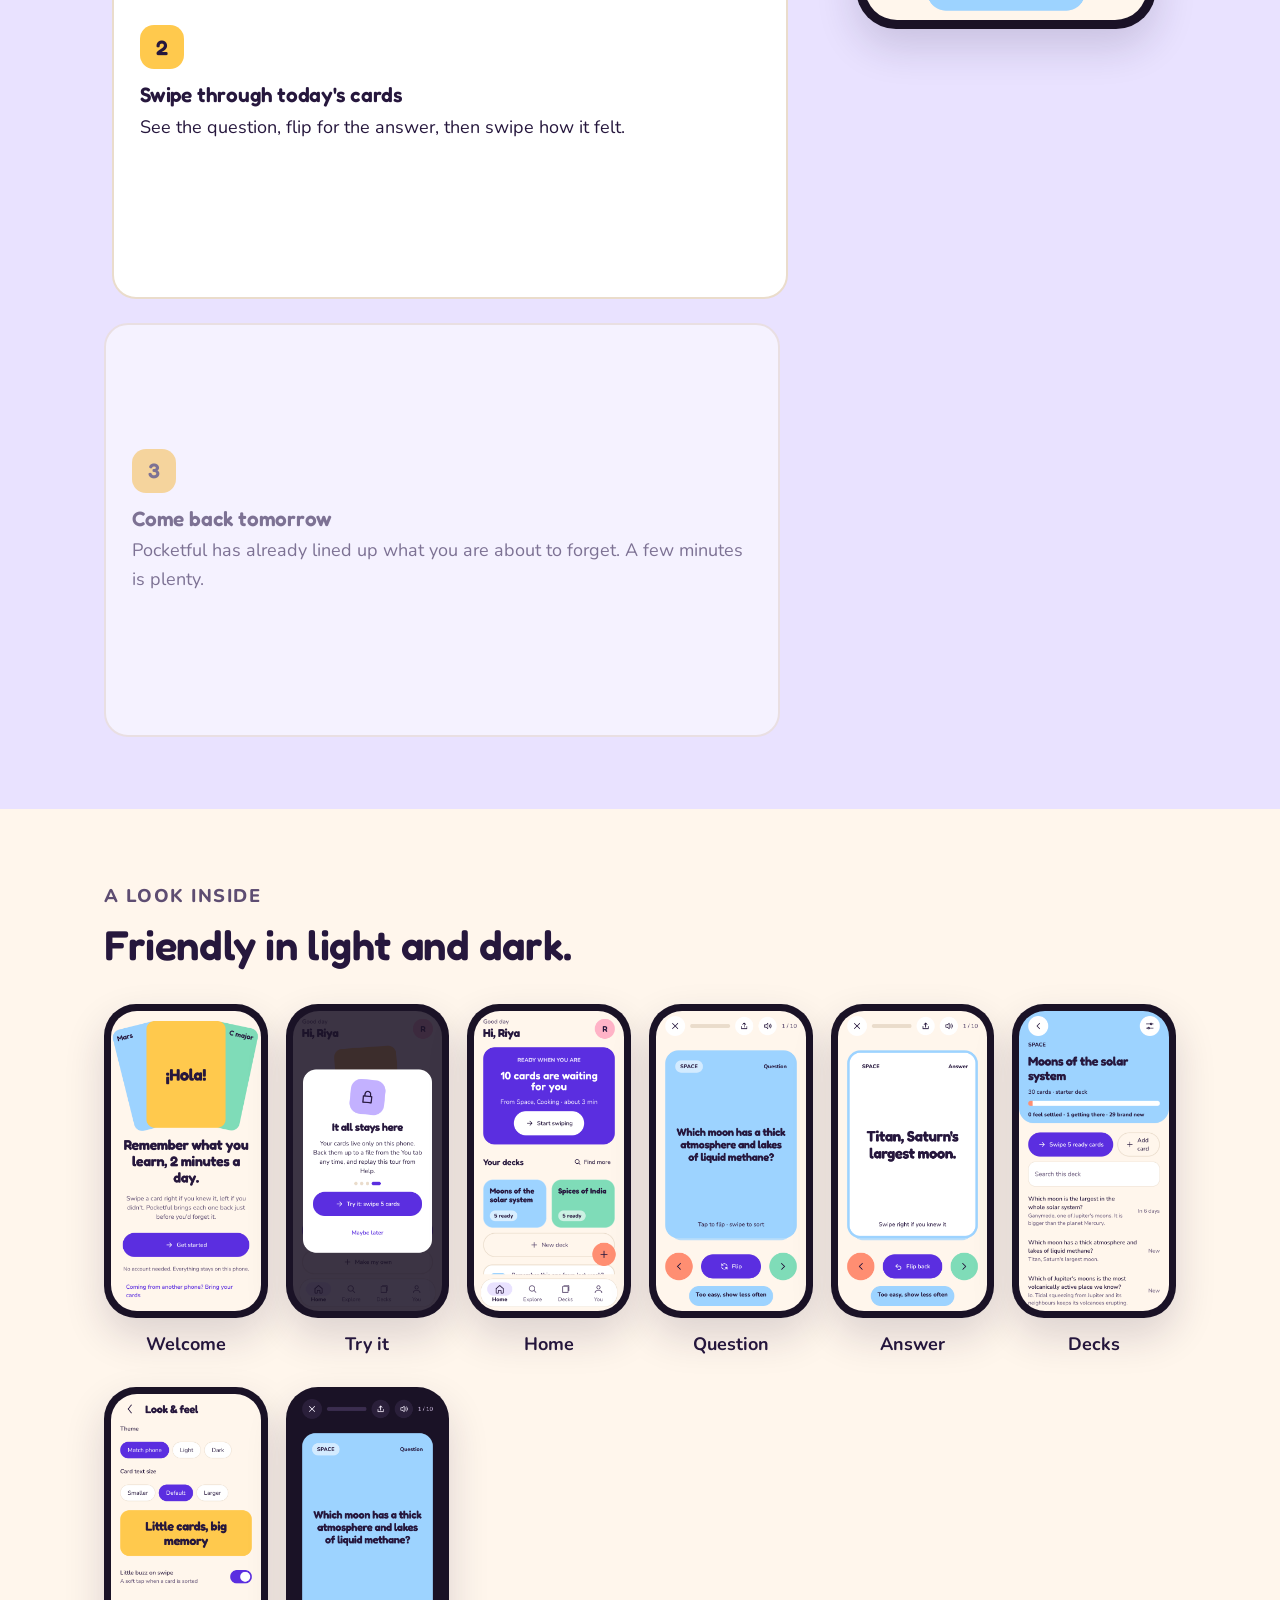
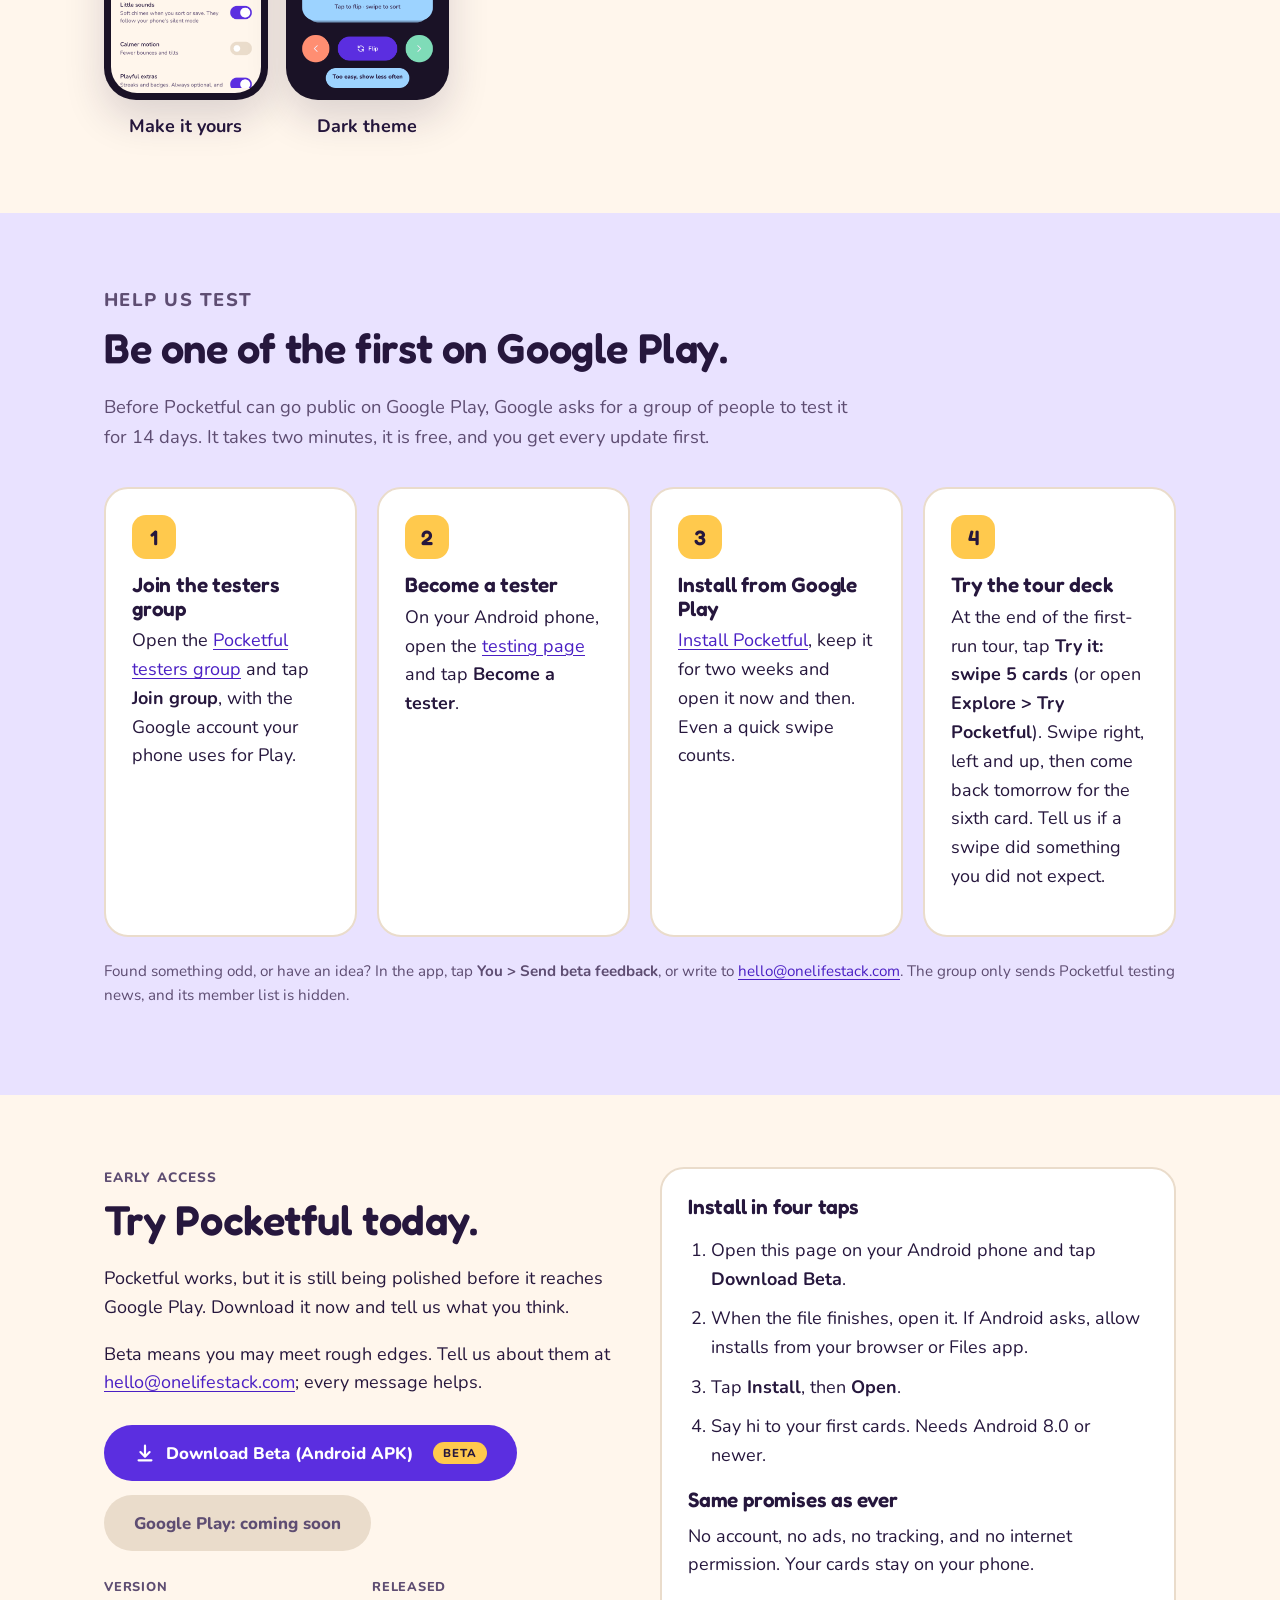
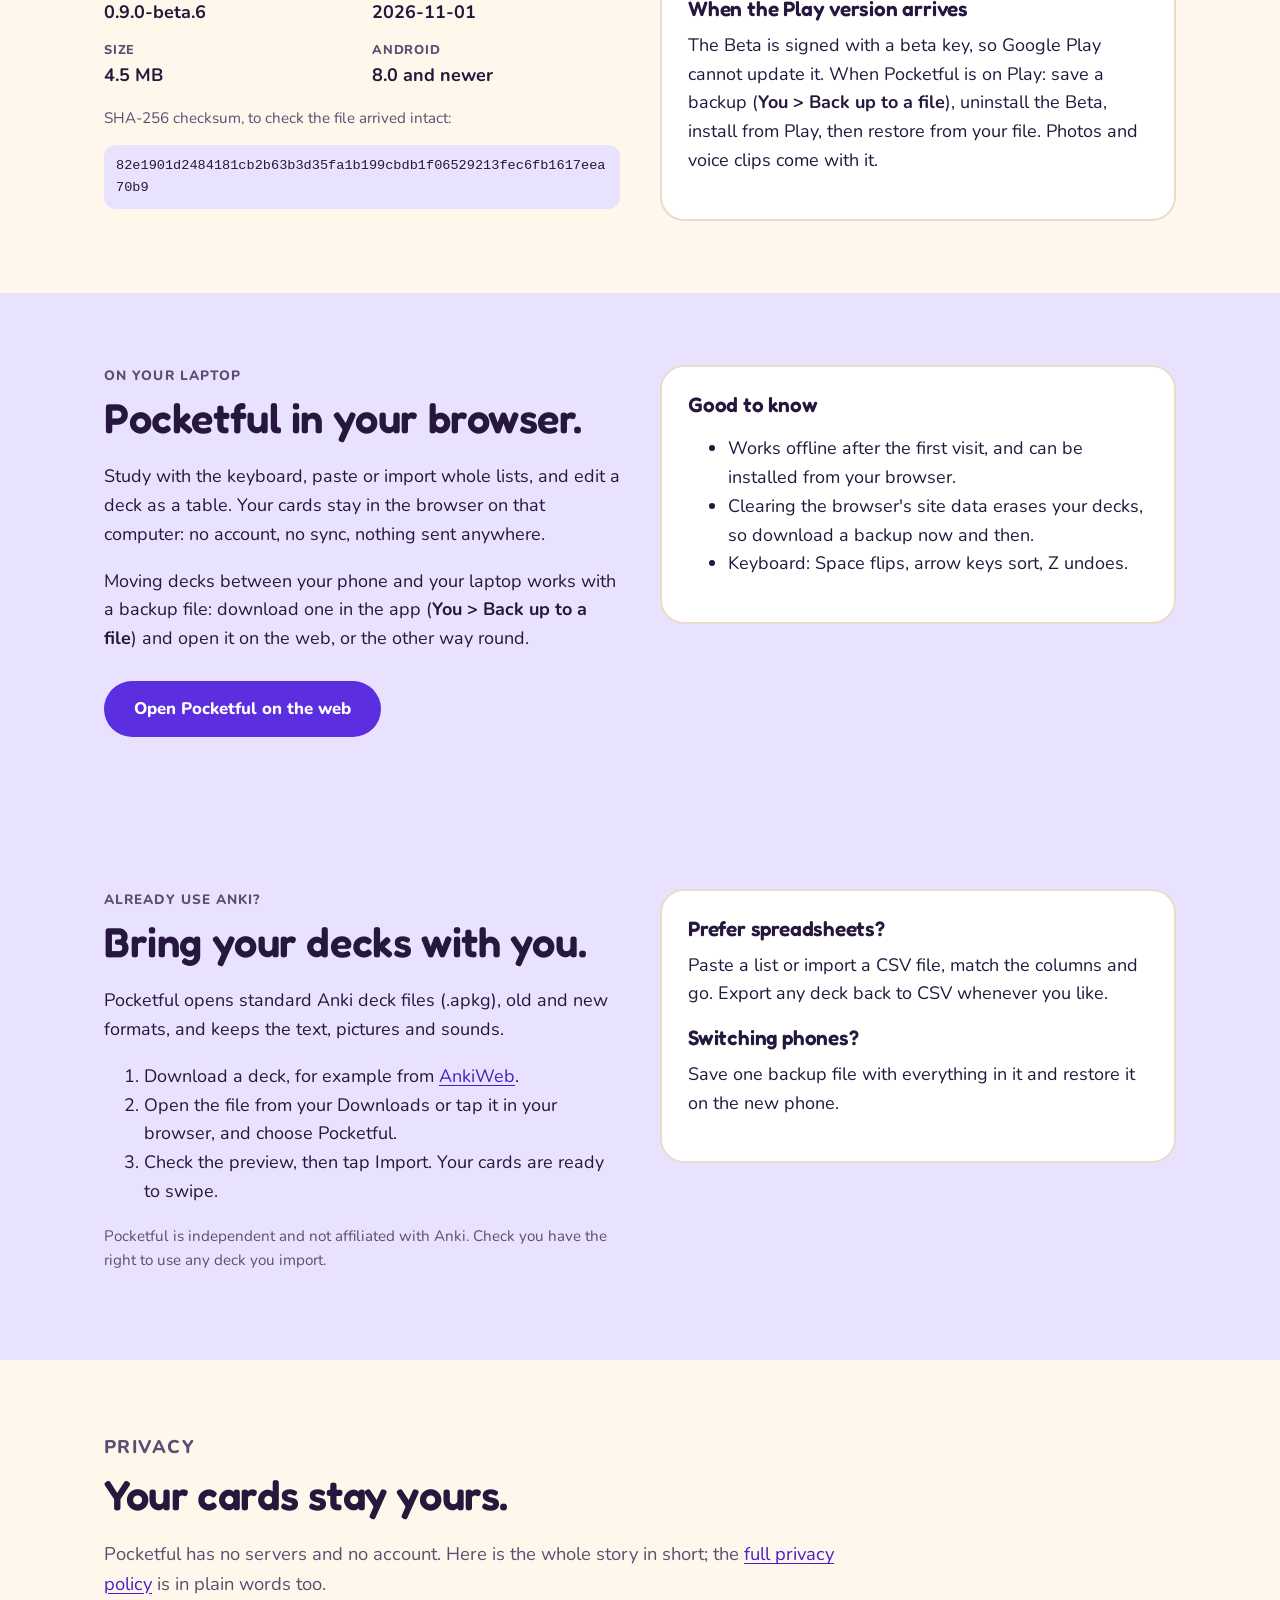
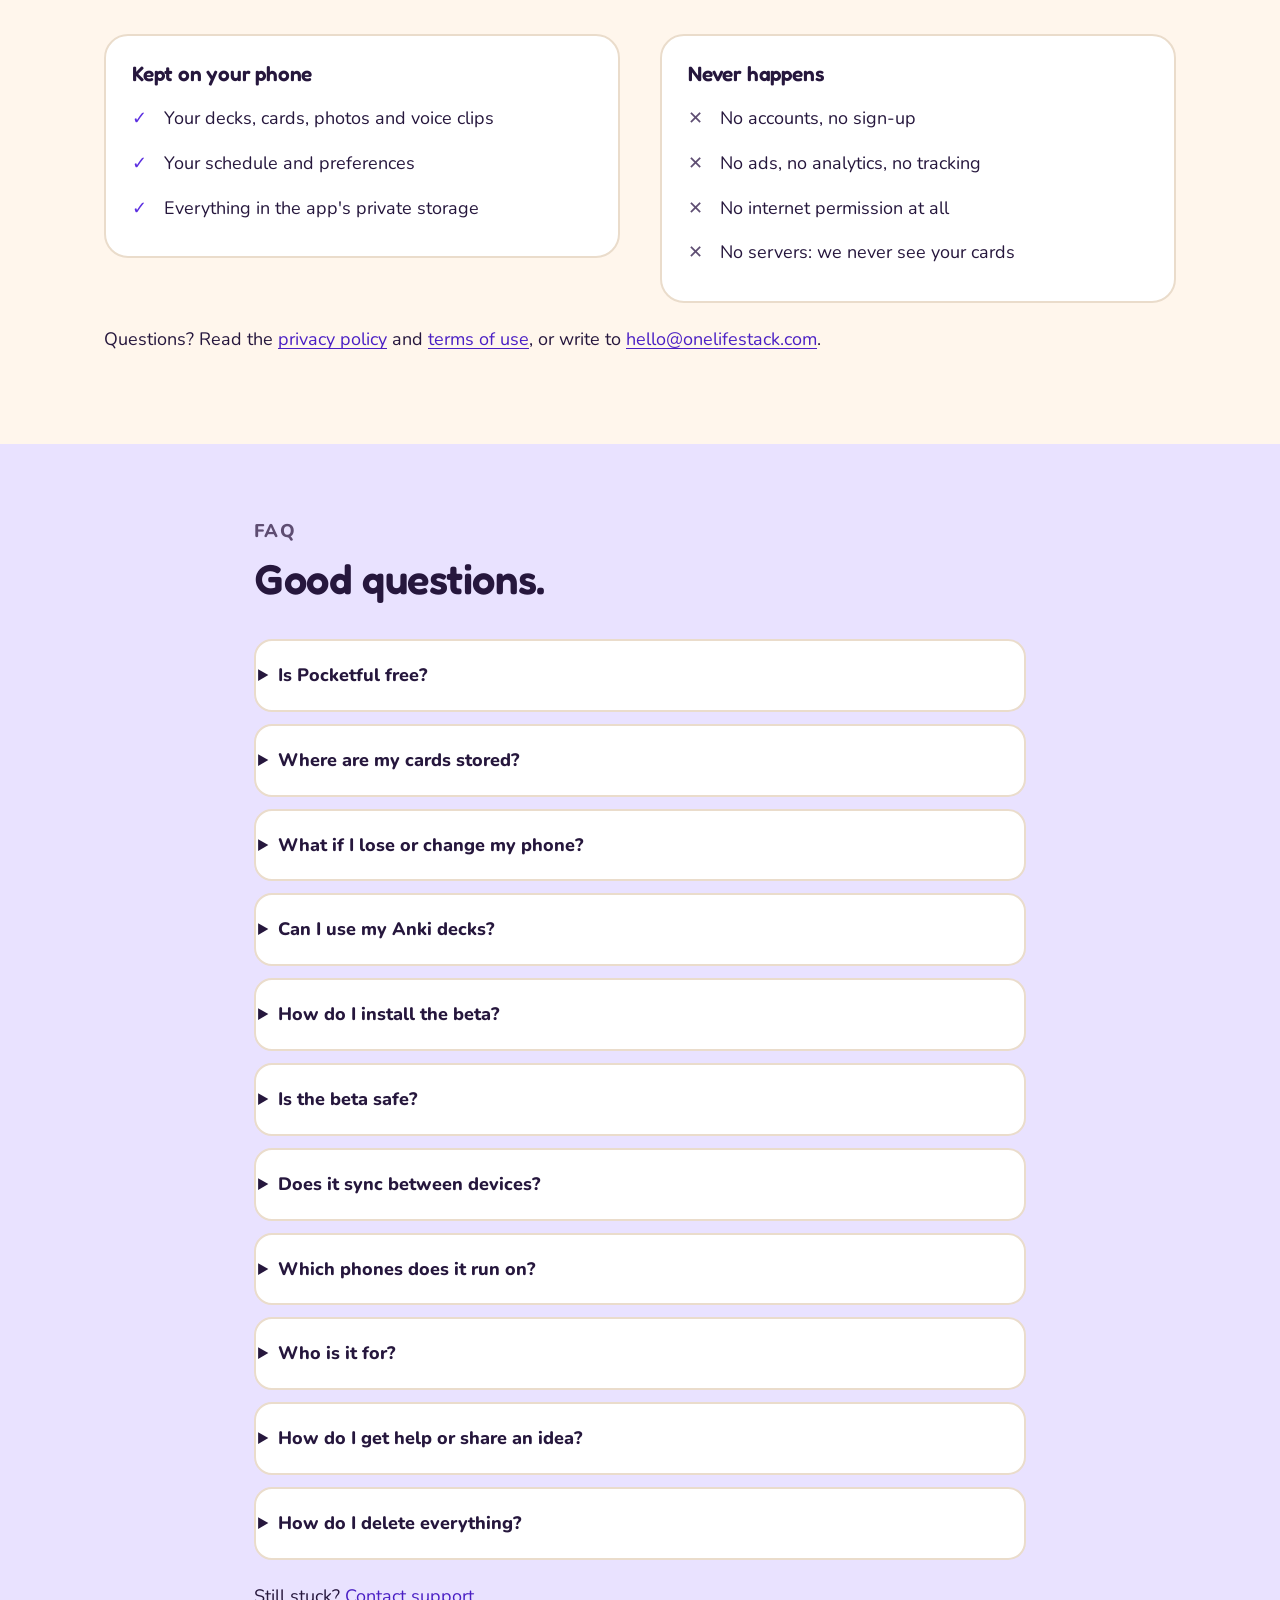
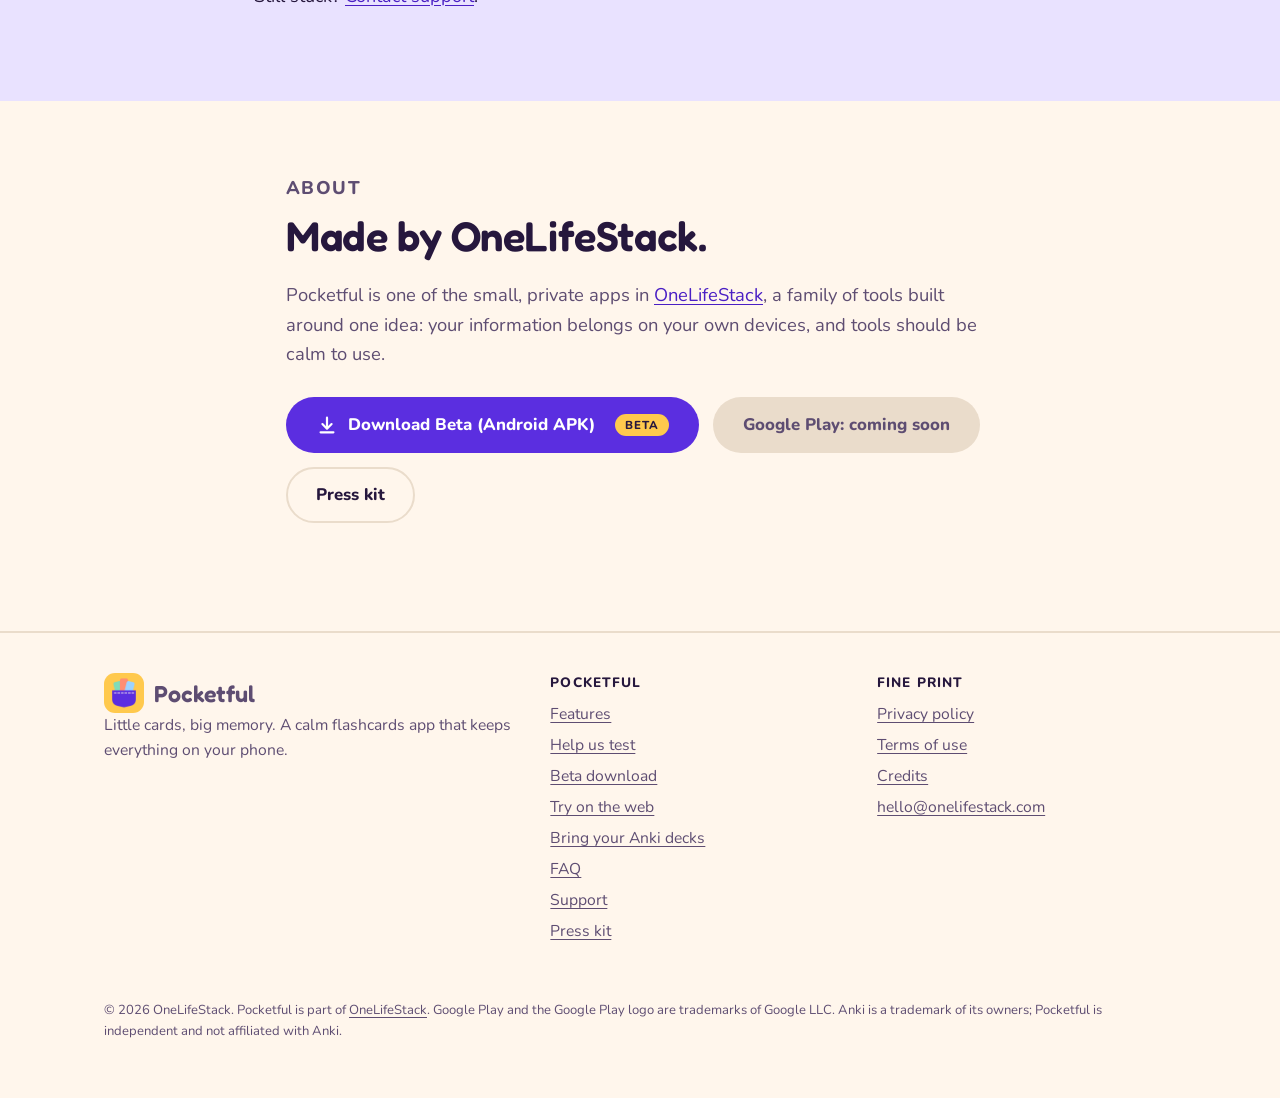
==== commit 5be39453: "Publish site from onelifestack-flashcards 35e68f7" ====
--- a/index.html
+++ b/index.html
@@ -22,7 +22,7 @@
 <section class="hero"><div class="wrap"><div>
 <p class="eyebrow">Flashcards for Android</p>
 <h1>Little cards, big memory.</h1>
-<p class="lead">Swipe through a few cards a day and Pocketful brings back the ones you are about to forget. Everything stays on your phone: no account, no ads, no tracking.</p>
+<p class="lead">Remember what you learn, 2 minutes a day. Swipe a few cards and Pocketful brings back the ones you are about to forget. Everything stays on your phone: no account, no ads, no tracking.</p>
 <div class="cta-row"><a class="btn primary" href="https://github.com/onelifestack/pocketful-site/releases/download/v0.9.0-beta.6/pocketful-0.9.0-beta.6.apk" download><svg class="ico" width="22" height="22" viewBox="0 0 24 24" fill="none" stroke="currentColor" stroke-width="2.4" stroke-linecap="round" stroke-linejoin="round" aria-hidden="true"><path d="M12 4v11"/><path d="M7 11l5 5 5-5"/><path d="M5 20h14"/></svg>Download Beta (Android APK)<span class="badge">Beta</span></a><span class="btn" aria-disabled="true" role="text">Google Play: coming soon</span><a class="btn ghost" href="#test">Help us test</a></div>
 <p class="note">Free. Android 8.0 and newer. Ages 13+. <a href="#how">See how it works</a>.</p></div>
 <div class="hero-art"><div class="plx" data-plx="-0.05"><div class="phone float"><img src="/assets/shots/11-swipe-question.png" width="1080" height="2160" alt="Pocketful showing a flashcard question with Flip and Got it buttons"></div></div>
@@ -37,10 +37,10 @@
 <section id="how" class="tint"><div class="wrap"><div class="section-head"><p class="eyebrow">How it works</p><h2>Three small steps.</h2></div>
 <div class="how"><ol class="steps"><li><h3>Pick what to learn</h3><p>Start with a ready-made deck or make your own. Add cards in a few taps.</p></li><li><h3>Swipe through today's cards</h3><p>See the question, flip for the answer, then swipe how it felt.</p></li><li><h3>Come back tomorrow</h3><p>Pocketful has already lined up what you are about to forget. A few minutes is plenty.</p></li></ol>
 <aside class="how-phone" aria-hidden="true"><div class="phone"><div class="shots"><img class="on" src="/assets/shots/09-explore.png" width="1080" height="2160" alt="" loading="lazy"><img src="/assets/shots/12-swipe-answer.png" width="1080" height="2160" alt="" loading="lazy"><img src="/assets/shots/10-home.png" width="1080" height="2160" alt="" loading="lazy"></div></div></aside></div></div></section>
-<section id="screens"><div class="wrap"><div class="section-head"><p class="eyebrow">A look inside</p><h2>Friendly in light and dark.</h2></div><div class="gallery"><figure><div class="phone"><img src="/assets/shots/10-home.png" width="1080" height="2160" alt="The home screen with deck tiles and cards due today" loading="lazy"></div><figcaption>Home</figcaption></figure><figure><div class="phone"><img src="/assets/shots/11-swipe-question.png" width="1080" height="2160" alt="A flashcard showing a question" loading="lazy"></div><figcaption>Question</figcaption></figure><figure><div class="phone"><img src="/assets/shots/12-swipe-answer.png" width="1080" height="2160" alt="The same flashcard turned over to show the answer" loading="lazy"></div><figcaption>Answer</figcaption></figure><figure><div class="phone"><img src="/assets/shots/13-deck.png" width="1080" height="2160" alt="A deck with its list of cards" loading="lazy"></div><figcaption>Decks</figcaption></figure><figure><div class="phone"><img src="/assets/shots/15-look-and-feel.png" width="1080" height="2160" alt="Appearance settings with theme and text size" loading="lazy"></div><figcaption>Make it yours</figcaption></figure><figure><div class="phone"><img src="/assets/shots/18-swipe-question-dark.png" width="1080" height="2160" alt="A flashcard in dark theme" loading="lazy"></div><figcaption>Dark theme</figcaption></figure></div></div></section>
+<section id="screens"><div class="wrap"><div class="section-head"><p class="eyebrow">A look inside</p><h2>Friendly in light and dark.</h2></div><div class="gallery"><figure><div class="phone"><img src="/assets/shots/01-welcome.png" width="1080" height="2160" alt="The Welcome screen: remember what you learn, 2 minutes a day" loading="lazy"></div><figcaption>Welcome</figcaption></figure><figure><div class="phone"><img src="/assets/shots/23-tour-4.png" width="1080" height="2160" alt="The end of the first-run tour with a Try it: swipe 5 cards button" loading="lazy"></div><figcaption>Try it</figcaption></figure><figure><div class="phone"><img src="/assets/shots/10-home.png" width="1080" height="2160" alt="The home screen with deck tiles and cards due today" loading="lazy"></div><figcaption>Home</figcaption></figure><figure><div class="phone"><img src="/assets/shots/11-swipe-question.png" width="1080" height="2160" alt="A flashcard showing a question" loading="lazy"></div><figcaption>Question</figcaption></figure><figure><div class="phone"><img src="/assets/shots/12-swipe-answer.png" width="1080" height="2160" alt="The same flashcard turned over to show the answer" loading="lazy"></div><figcaption>Answer</figcaption></figure><figure><div class="phone"><img src="/assets/shots/13-deck.png" width="1080" height="2160" alt="A deck with its list of cards" loading="lazy"></div><figcaption>Decks</figcaption></figure><figure><div class="phone"><img src="/assets/shots/15-look-and-feel.png" width="1080" height="2160" alt="Appearance settings with theme and text size" loading="lazy"></div><figcaption>Make it yours</figcaption></figure><figure><div class="phone"><img src="/assets/shots/18-swipe-question-dark.png" width="1080" height="2160" alt="A flashcard in dark theme" loading="lazy"></div><figcaption>Dark theme</figcaption></figure></div></div></section>
 <section id="test" class="tint"><div class="wrap"><div class="section-head"><p class="eyebrow">Help us test</p><h2>Be one of the first on Google Play.</h2>
 <p>Before Pocketful can go public on Google Play, Google asks for a group of people to test it for 14 days. It takes two minutes, it is free, and you get every update first.</p></div>
-<ol class="steps"><li><h3>Join the testers group</h3><p>Open the <a href="https://groups.google.com/g/pocketful-testers">Pocketful testers group</a> and tap <strong>Join group</strong>, with the Google account your phone uses for Play.</p></li><li><h3>Become a tester</h3><p>On your Android phone, open the <a href="https://play.google.com/apps/testing/com.onelifestack.pocketful">testing page</a> and tap <strong>Become a tester</strong>.</p></li><li><h3>Install from Google Play</h3><p><a href="https://play.google.com/store/apps/details?id=com.onelifestack.pocketful">Install Pocketful</a>, keep it for two weeks and open it now and then. Even a quick swipe counts.</p></li></ol>
+<ol class="steps"><li><h3>Join the testers group</h3><p>Open the <a href="https://groups.google.com/g/pocketful-testers">Pocketful testers group</a> and tap <strong>Join group</strong>, with the Google account your phone uses for Play.</p></li><li><h3>Become a tester</h3><p>On your Android phone, open the <a href="https://play.google.com/apps/testing/com.onelifestack.pocketful">testing page</a> and tap <strong>Become a tester</strong>.</p></li><li><h3>Install from Google Play</h3><p><a href="https://play.google.com/store/apps/details?id=com.onelifestack.pocketful">Install Pocketful</a>, keep it for two weeks and open it now and then. Even a quick swipe counts.</p></li><li><h3>Try the tour deck</h3><p>At the end of the first-run tour, tap <strong>Try it: swipe 5 cards</strong> (or open <strong>Explore &gt; Try Pocketful</strong>). Swipe right, left and up, then come back tomorrow for the sixth card. Tell us if a swipe did something you did not expect.</p></li></ol>
 <p class="note" style="margin-top:22px">Found something odd, or have an idea? In the app, tap <strong>You &gt; Send beta feedback</strong>, or write to <a href="mailto:hello@onelifestack.com">hello@onelifestack.com</a>. The group only sends Pocketful testing news, and its member list is hidden.</p></div></section>
 <section id="beta"><div class="wrap two"><div><p class="eyebrow">Early access</p><h2>Try Pocketful today.</h2>
 <p>Pocketful works, but it is still being polished before it reaches Google Play. Download it now and tell us what you think.</p><p>Beta means you may meet rough edges. Tell us about them at <a href="mailto:hello@onelifestack.com">hello@onelifestack.com</a>; every message helps.</p>
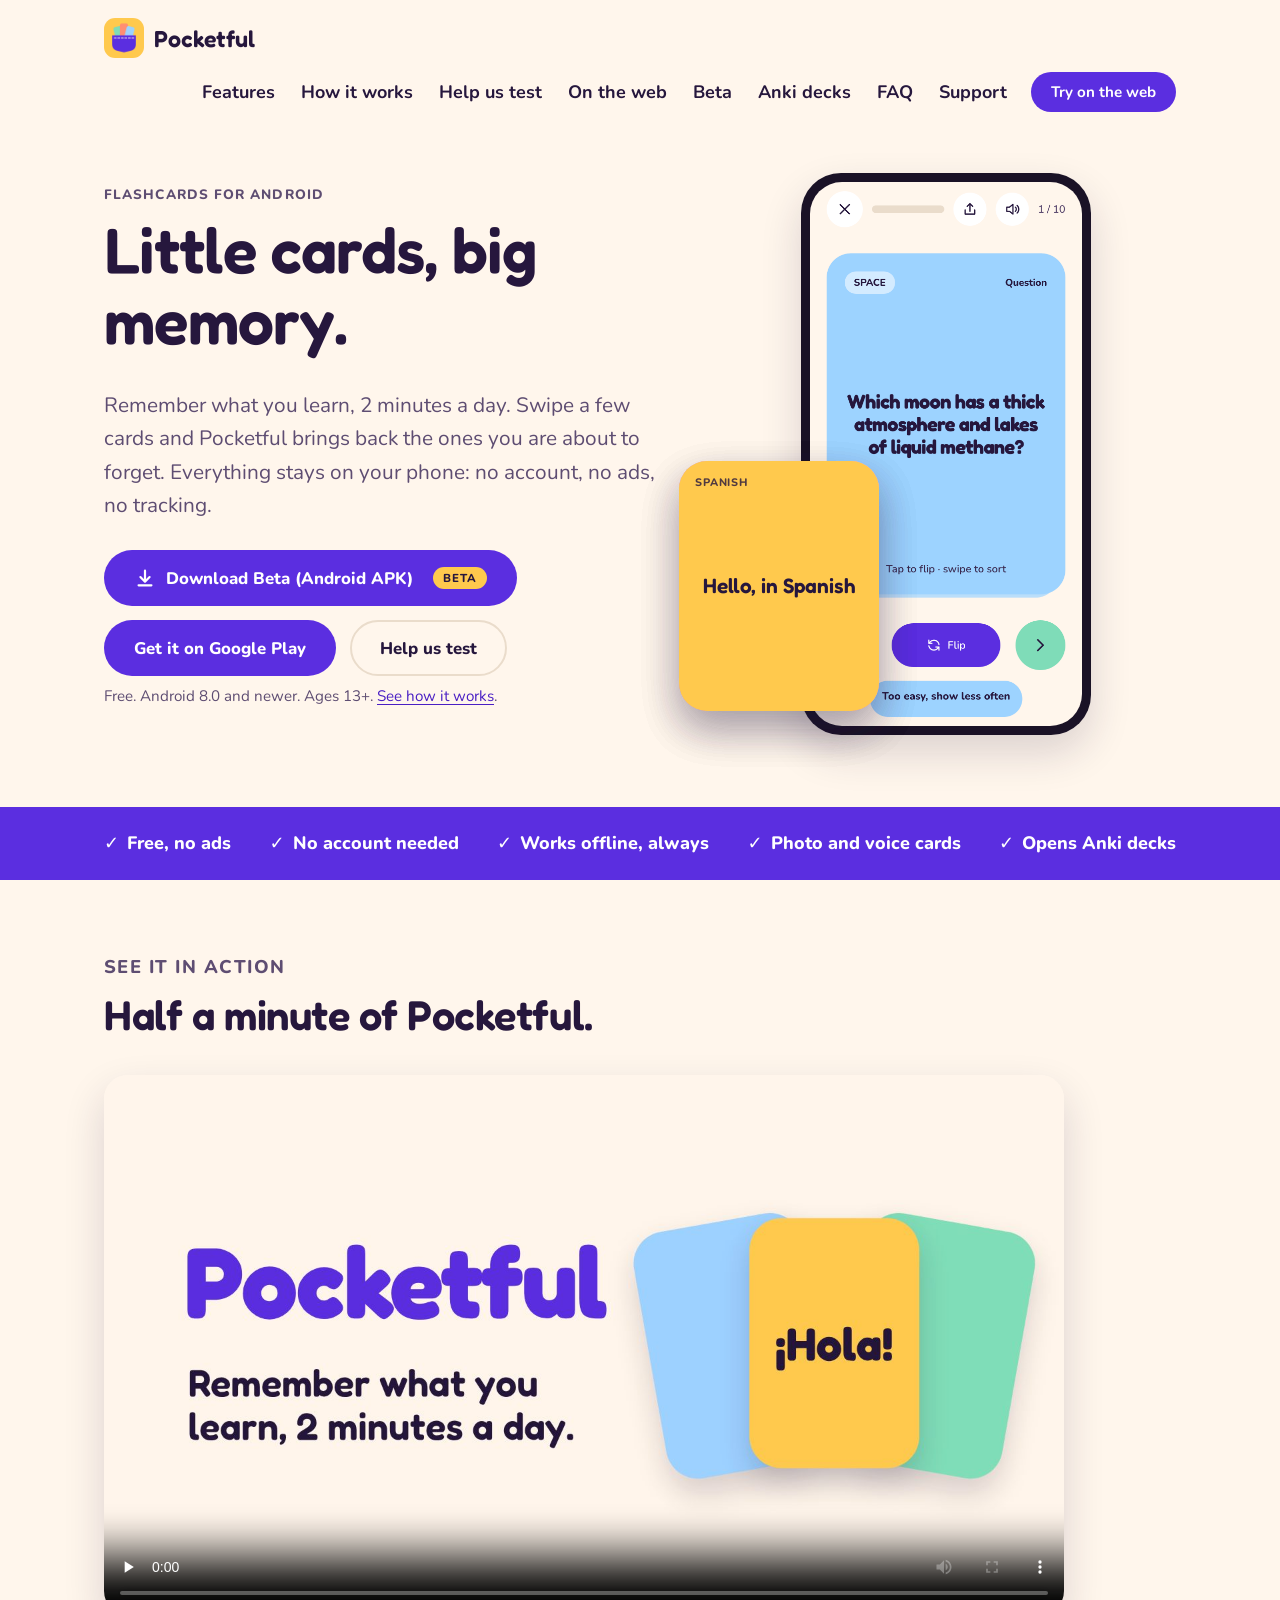
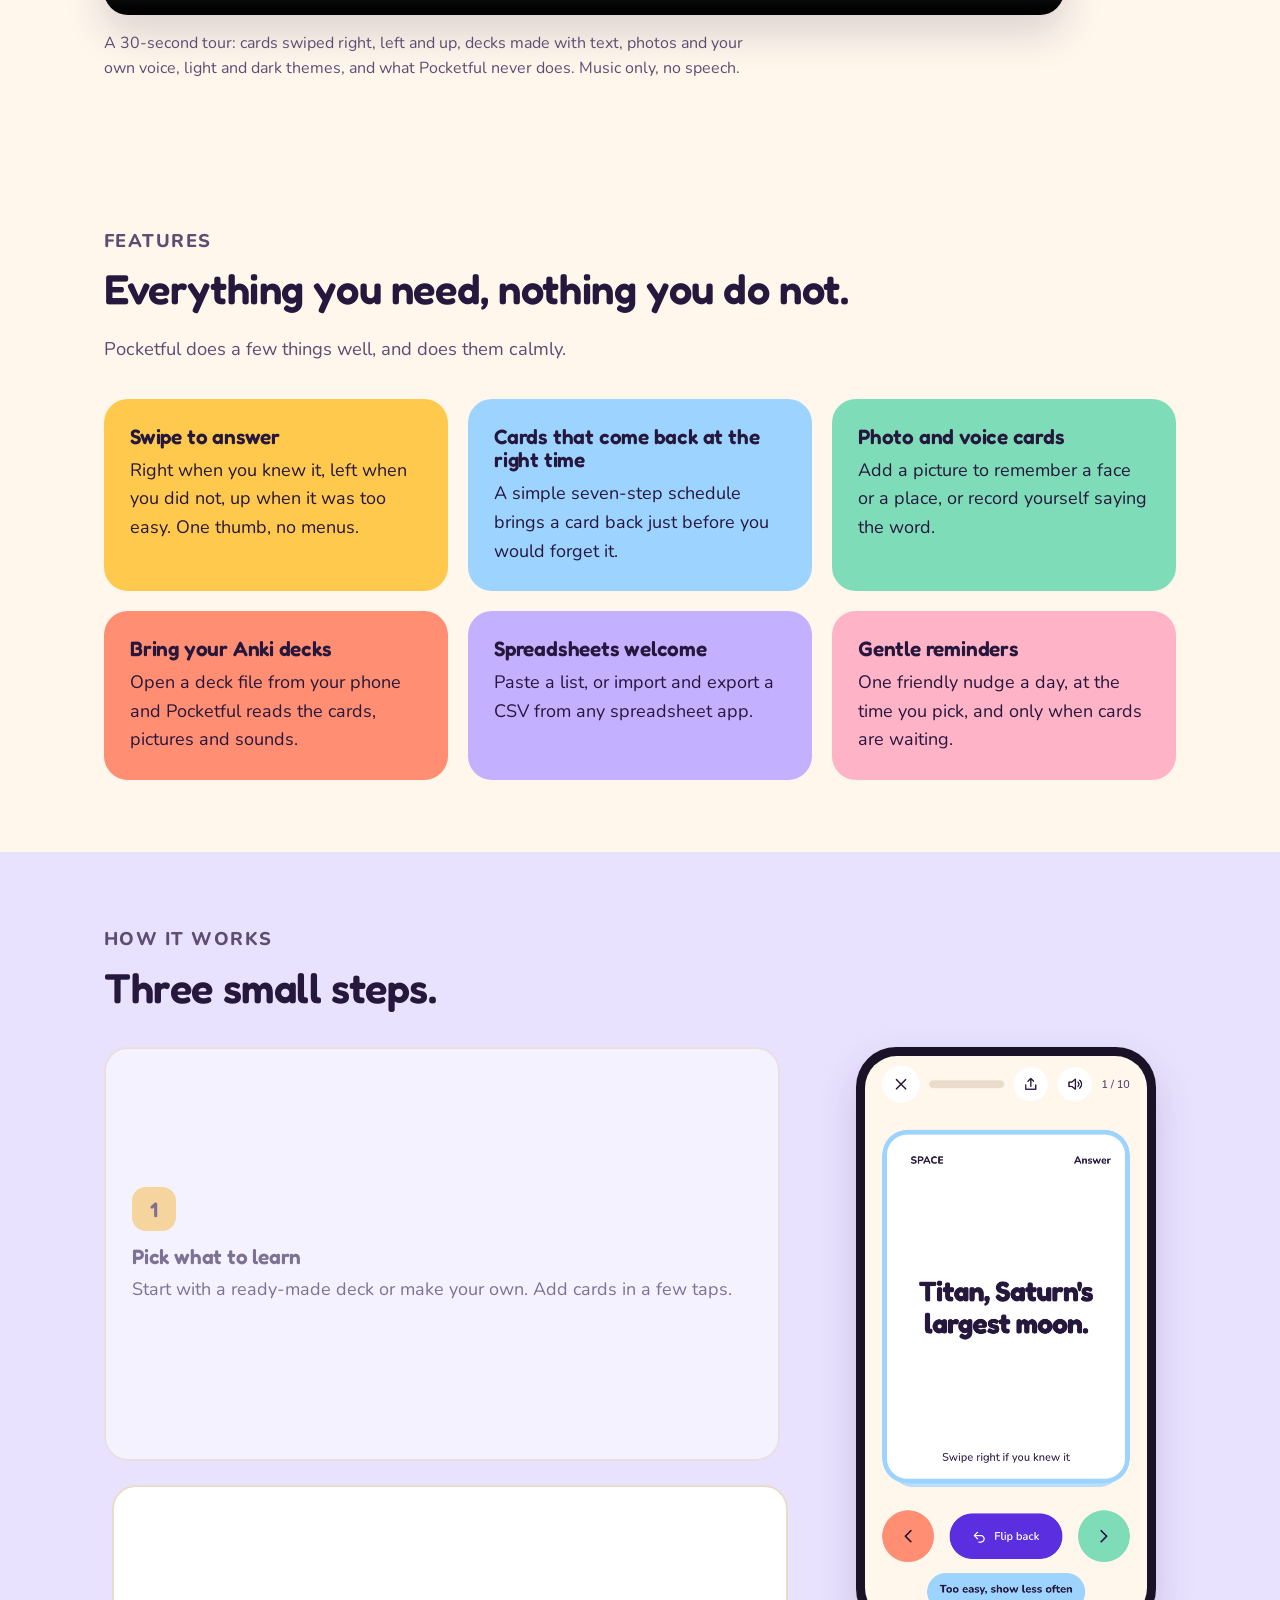
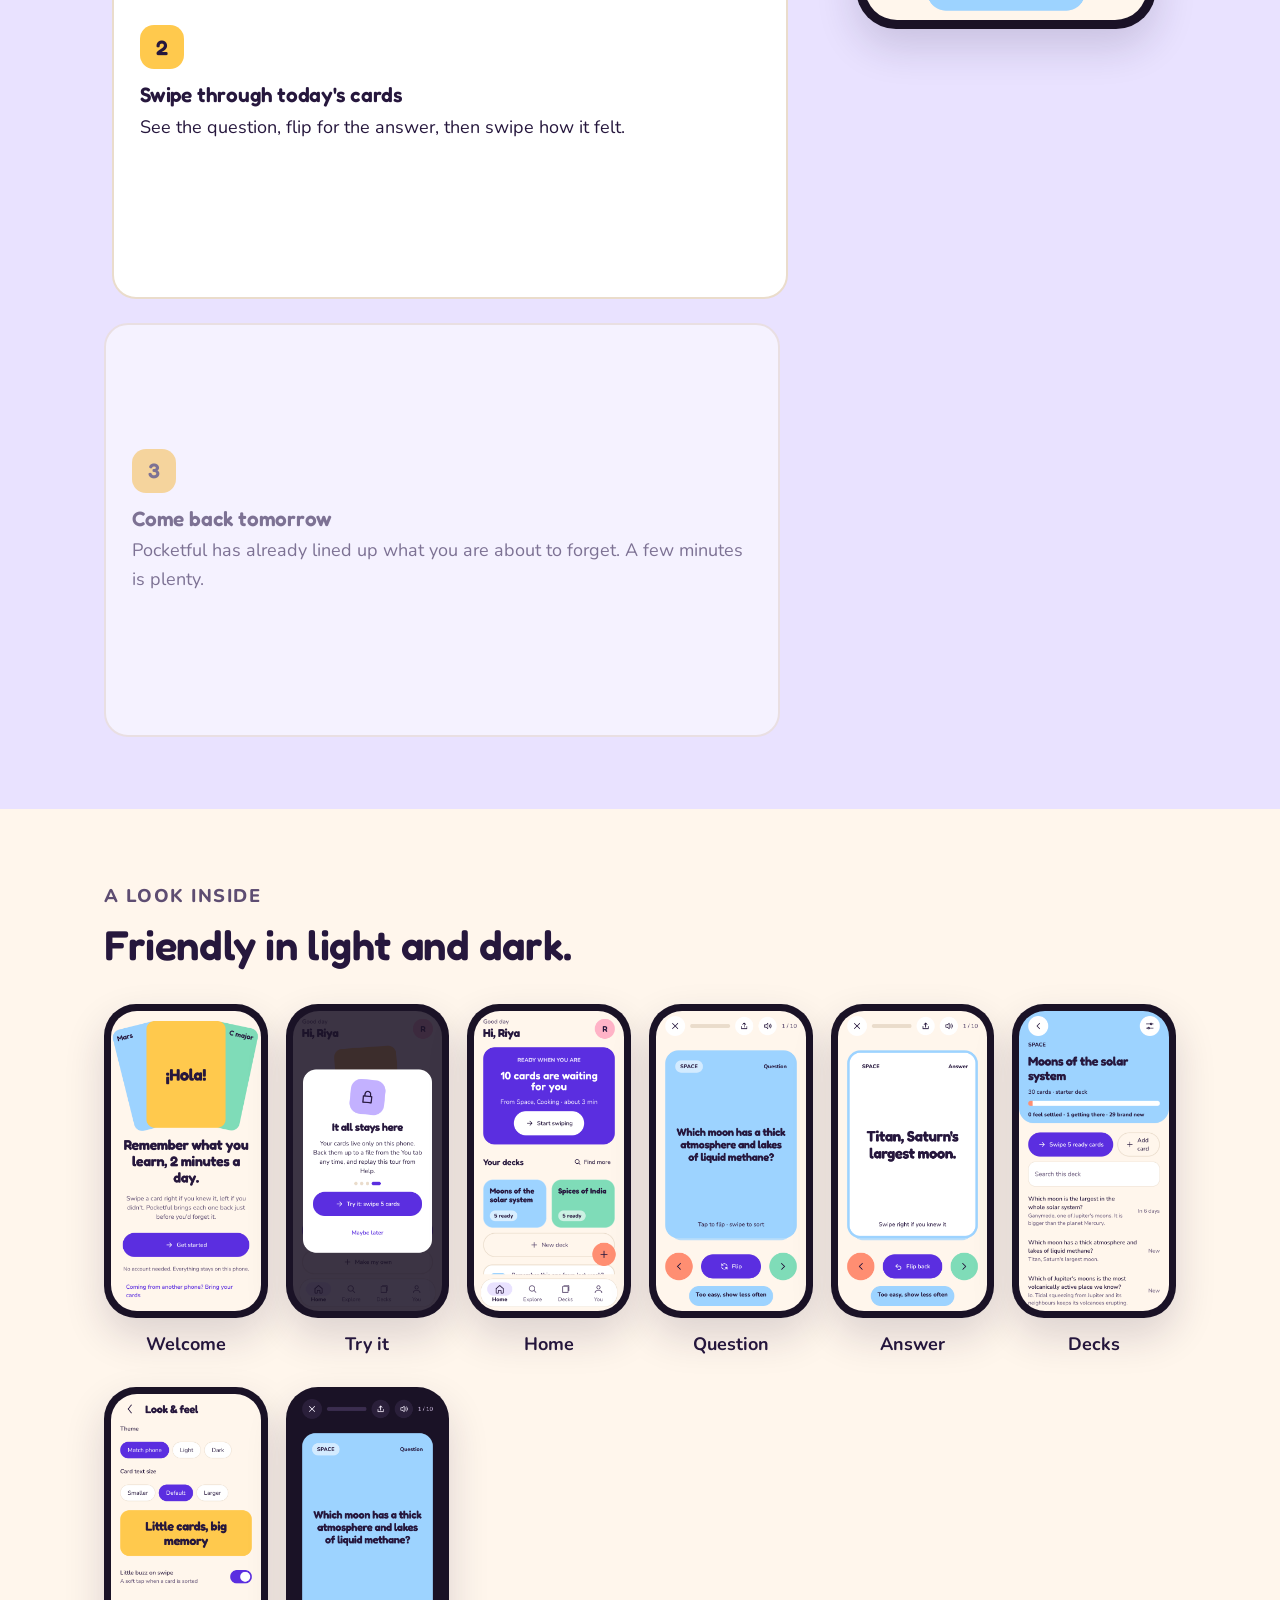
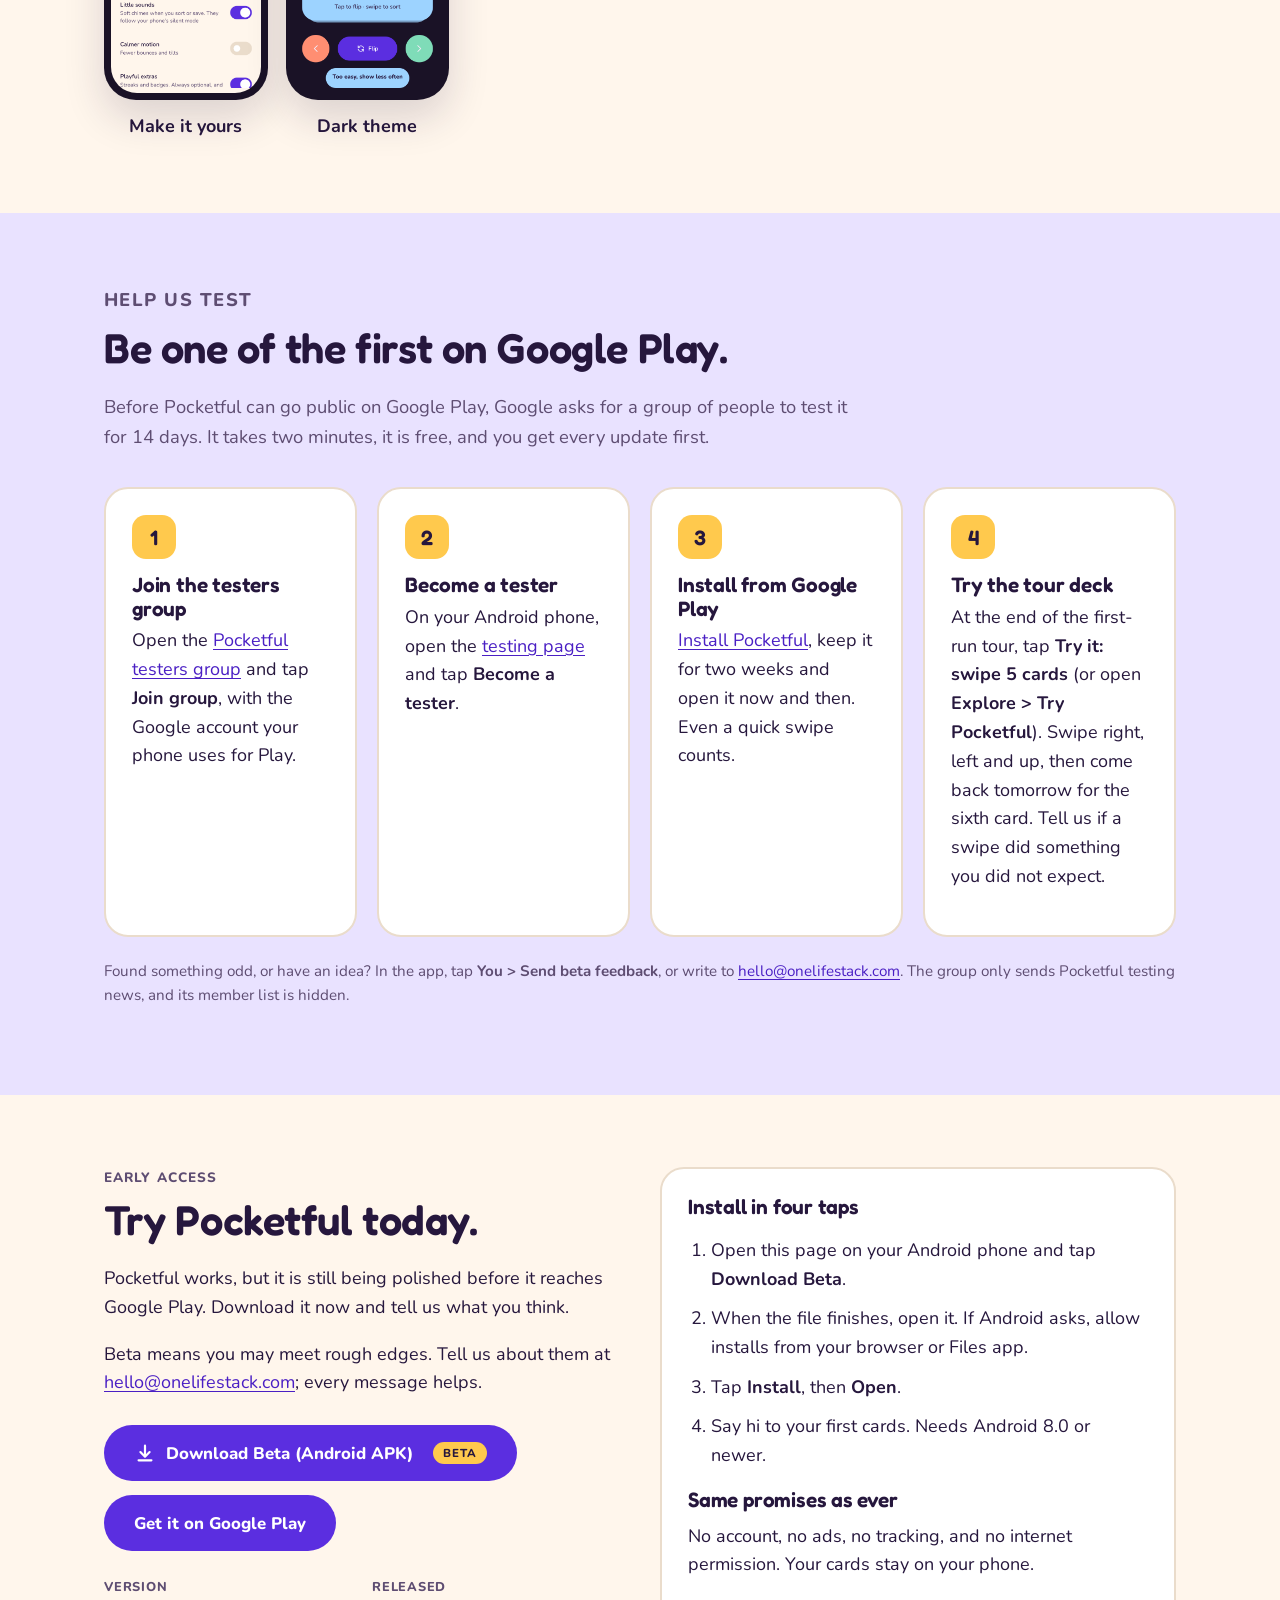
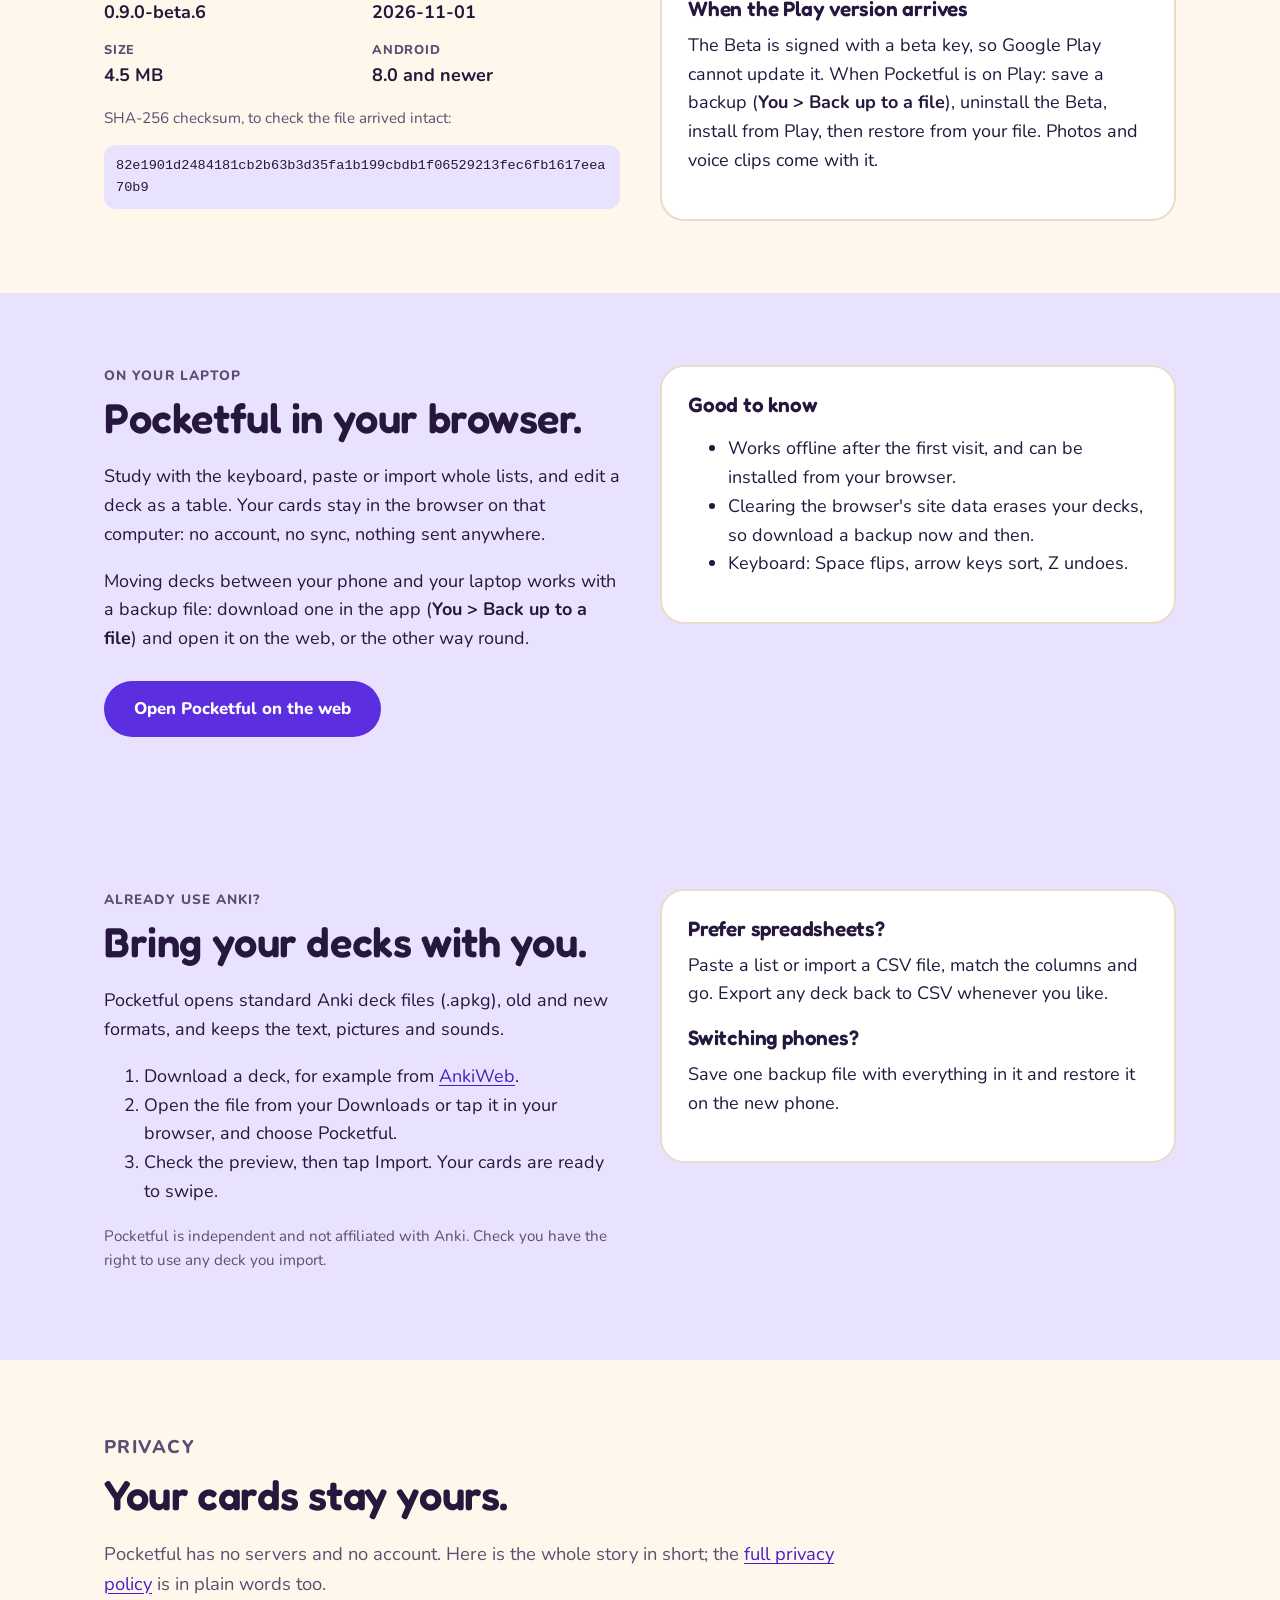
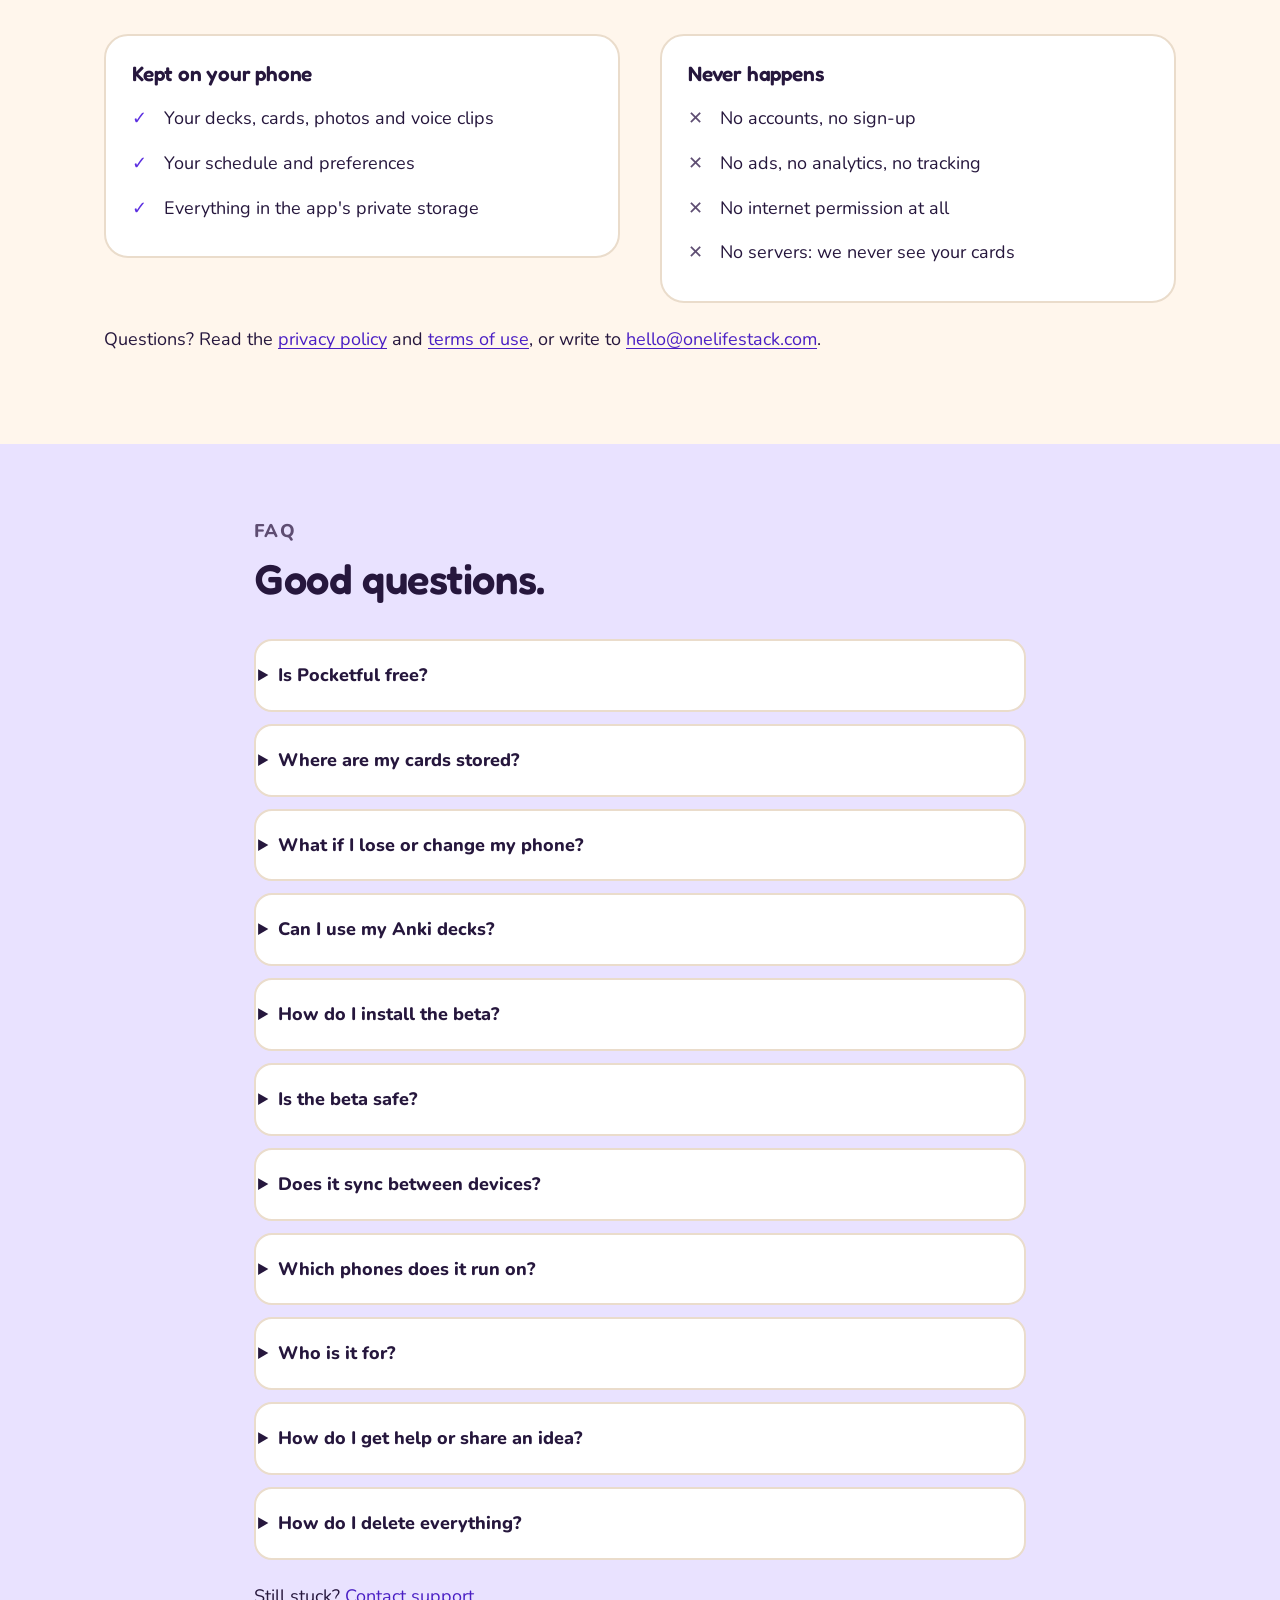
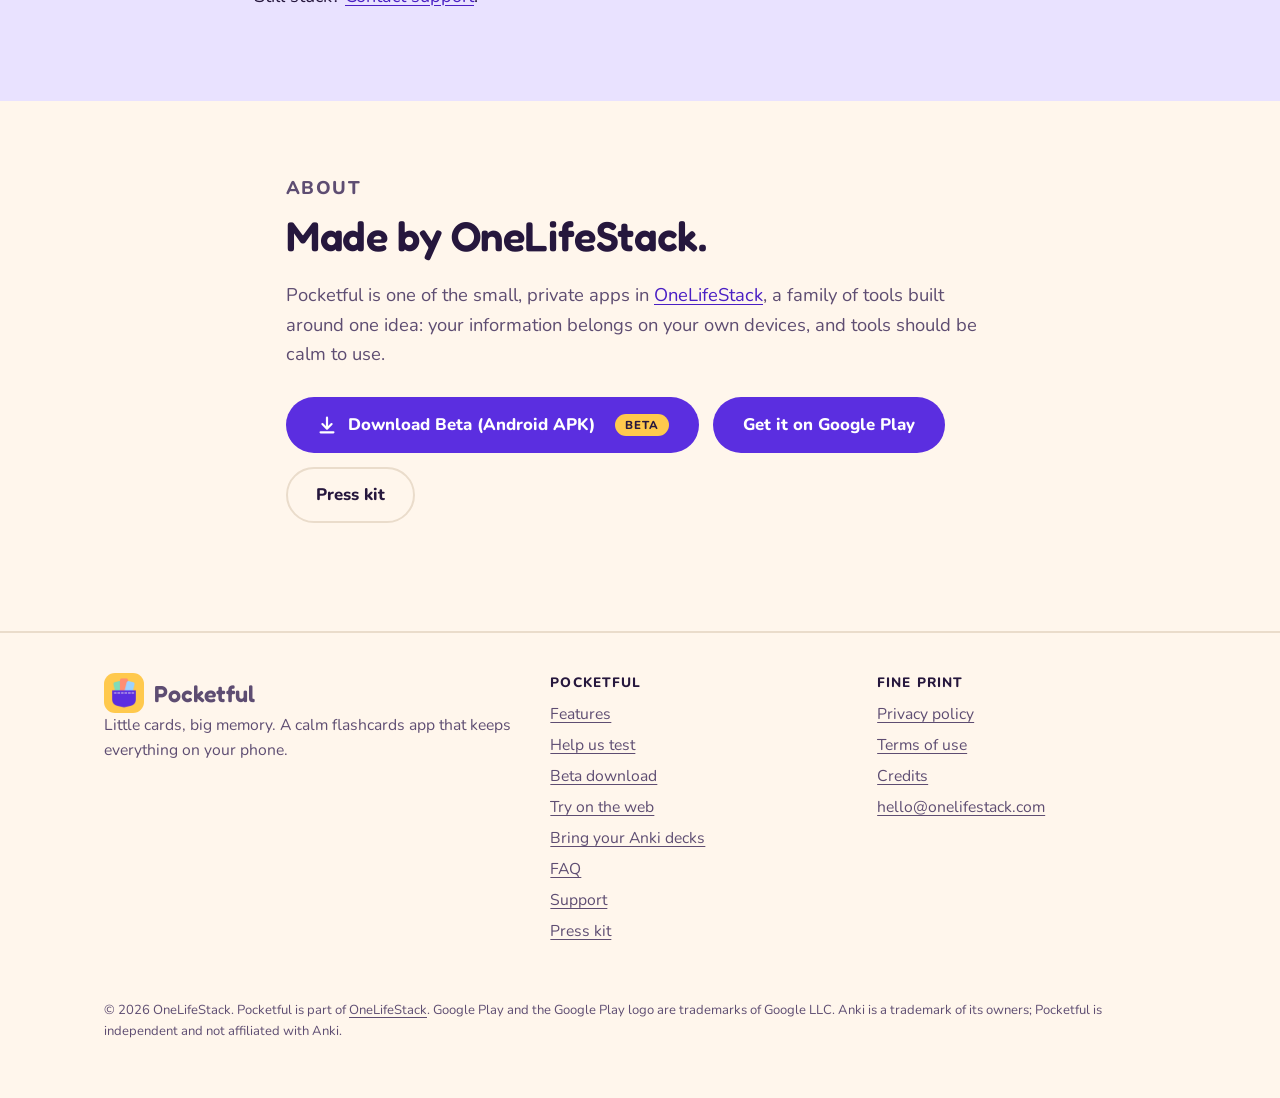
==== commit 6f6d1f68: "Publish site from onelifestack-flashcards 6818cf4" ====
--- a/index.html
+++ b/index.html
@@ -23,7 +23,7 @@
 <p class="eyebrow">Flashcards for Android</p>
 <h1>Little cards, big memory.</h1>
 <p class="lead">Remember what you learn, 2 minutes a day. Swipe a few cards and Pocketful brings back the ones you are about to forget. Everything stays on your phone: no account, no ads, no tracking.</p>
-<div class="cta-row"><a class="btn primary" href="https://github.com/onelifestack/pocketful-site/releases/download/v0.9.0-beta.6/pocketful-0.9.0-beta.6.apk" download><svg class="ico" width="22" height="22" viewBox="0 0 24 24" fill="none" stroke="currentColor" stroke-width="2.4" stroke-linecap="round" stroke-linejoin="round" aria-hidden="true"><path d="M12 4v11"/><path d="M7 11l5 5 5-5"/><path d="M5 20h14"/></svg>Download Beta (Android APK)<span class="badge">Beta</span></a><span class="btn" aria-disabled="true" role="text">Google Play: coming soon</span><a class="btn ghost" href="#test">Help us test</a></div>
+<div class="cta-row"><a class="btn primary" href="https://github.com/onelifestack/pocketful-site/releases/download/v0.9.0-beta.6/pocketful-0.9.0-beta.6.apk" download><svg class="ico" width="22" height="22" viewBox="0 0 24 24" fill="none" stroke="currentColor" stroke-width="2.4" stroke-linecap="round" stroke-linejoin="round" aria-hidden="true"><path d="M12 4v11"/><path d="M7 11l5 5 5-5"/><path d="M5 20h14"/></svg>Download Beta (Android APK)<span class="badge">Beta</span></a><a class="btn primary" href="https://play.google.com/store/apps/details?id=com.onelifestack.pocketful">Get it on Google Play</a><a class="btn ghost" href="#test">Help us test</a></div>
 <p class="note">Free. Android 8.0 and newer. Ages 13+. <a href="#how">See how it works</a>.</p></div>
 <div class="hero-art"><div class="plx" data-plx="-0.05"><div class="phone float"><img src="/assets/shots/11-swipe-question.png" width="1080" height="2160" alt="Pocketful showing a flashcard question with Flip and Got it buttons"></div></div>
 <div class="plx stackwrap" data-plx="0.06" aria-hidden="true"><div class="stack">
@@ -44,7 +44,7 @@
 <p class="note" style="margin-top:22px">Found something odd, or have an idea? In the app, tap <strong>You &gt; Send beta feedback</strong>, or write to <a href="mailto:hello@onelifestack.com">hello@onelifestack.com</a>. The group only sends Pocketful testing news, and its member list is hidden.</p></div></section>
 <section id="beta"><div class="wrap two"><div><p class="eyebrow">Early access</p><h2>Try Pocketful today.</h2>
 <p>Pocketful works, but it is still being polished before it reaches Google Play. Download it now and tell us what you think.</p><p>Beta means you may meet rough edges. Tell us about them at <a href="mailto:hello@onelifestack.com">hello@onelifestack.com</a>; every message helps.</p>
-<div class="cta-row"><a class="btn primary" href="https://github.com/onelifestack/pocketful-site/releases/download/v0.9.0-beta.6/pocketful-0.9.0-beta.6.apk" download><svg class="ico" width="22" height="22" viewBox="0 0 24 24" fill="none" stroke="currentColor" stroke-width="2.4" stroke-linecap="round" stroke-linejoin="round" aria-hidden="true"><path d="M12 4v11"/><path d="M7 11l5 5 5-5"/><path d="M5 20h14"/></svg>Download Beta (Android APK)<span class="badge">Beta</span></a><span class="btn" aria-disabled="true" role="text">Google Play: coming soon</span></div><dl class="facts"><div><dt>Version</dt><dd>0.9.0-beta.6</dd></div><div><dt>Released</dt><dd>2026-11-01</dd></div><div><dt>Size</dt><dd>4.5 MB</dd></div><div><dt>Android</dt><dd>8.0 and newer</dd></div></dl><p class="note">SHA-256 checksum, to check the file arrived intact:</p><code class="hash">82e1901d2484181cb2b63b3d35fa1b199cbdb1f06529213fec6fb1617eea70b9</code></div>
+<div class="cta-row"><a class="btn primary" href="https://github.com/onelifestack/pocketful-site/releases/download/v0.9.0-beta.6/pocketful-0.9.0-beta.6.apk" download><svg class="ico" width="22" height="22" viewBox="0 0 24 24" fill="none" stroke="currentColor" stroke-width="2.4" stroke-linecap="round" stroke-linejoin="round" aria-hidden="true"><path d="M12 4v11"/><path d="M7 11l5 5 5-5"/><path d="M5 20h14"/></svg>Download Beta (Android APK)<span class="badge">Beta</span></a><a class="btn primary" href="https://play.google.com/store/apps/details?id=com.onelifestack.pocketful">Get it on Google Play</a></div><dl class="facts"><div><dt>Version</dt><dd>0.9.0-beta.6</dd></div><div><dt>Released</dt><dd>2026-11-01</dd></div><div><dt>Size</dt><dd>4.5 MB</dd></div><div><dt>Android</dt><dd>8.0 and newer</dd></div></dl><p class="note">SHA-256 checksum, to check the file arrived intact:</p><code class="hash">82e1901d2484181cb2b63b3d35fa1b199cbdb1f06529213fec6fb1617eea70b9</code></div>
 <div class="panel"><h3>Install in four taps</h3><ol class="install"><li>Open this page on your Android phone and tap <strong>Download Beta</strong>.</li><li>When the file finishes, open it. If Android asks, allow installs from your browser or Files app.</li><li>Tap <strong>Install</strong>, then <strong>Open</strong>.</li><li>Say hi to your first cards. Needs Android 8.0 or newer.</li></ol>
 <h3>Same promises as ever</h3><p>No account, no ads, no tracking, and no internet permission. Your cards stay on your phone.</p>
 <h3>When the Play version arrives</h3><p>The Beta is signed with a beta key, so Google Play cannot update it. When Pocketful is on Play: save a backup (<strong>You &gt; Back up to a file</strong>), uninstall the Beta, install from Play, then restore from your file. Photos and voice clips come with it.</p></div></div></section>
@@ -62,7 +62,7 @@
 <div class="two"><div class="panel"><h3>Kept on your phone</h3><ul class="keep"><li>Your decks, cards, photos and voice clips</li><li>Your schedule and preferences</li><li>Everything in the app's private storage</li></ul></div><div class="panel"><h3>Never happens</h3><ul class="never"><li>No accounts, no sign-up</li><li>No ads, no analytics, no tracking</li><li>No internet permission at all</li><li>No servers: we never see your cards</li></ul></div></div>
 <p style="margin-top:22px">Questions? Read the <a href="/privacy/">privacy policy</a> and <a href="/terms/">terms of use</a>, or write to <a href="mailto:hello@onelifestack.com">hello@onelifestack.com</a>.</p></div></section>
 <section id="faq" class="tint"><div class="wrap" style="max-width:820px"><div class="section-head"><p class="eyebrow">FAQ</p><h2>Good questions.</h2></div><details><summary>Is Pocketful free?</summary><p>Yes. There are no ads, no subscriptions and nothing to buy.</p></details><details><summary>Where are my cards stored?</summary><p>Only on your phone, in the app's private storage. There is no account and no cloud. We run no servers for Pocketful, so we cannot see your cards.</p></details><details><summary>What if I lose or change my phone?</summary><p>Use You > Back up to a file to save everything, photos and voice clips included, to a place you choose. On the new phone, tap "Coming from another phone?" and pick that file.</p></details><details><summary>Can I use my Anki decks?</summary><p>Yes. Download a deck (an .apkg file) from AnkiWeb or anywhere else, then open it with Pocketful or choose Import > An Anki deck file. Text, pictures and sounds come across; cloze cards are split into questions.</p></details><details><summary>How do I install the beta?</summary><p>Open <a href="/#beta">the Beta section</a> on your phone, tap Download, and open the file when it finishes. Android may ask you to allow installs from your browser or Files app once; say yes, then tap Install. It needs Android 8.0 or newer.</p></details><details><summary>Is the beta safe?</summary><p>It is the same app we will put on Google Play, built by us and signed with a beta key, with the same promises: no account, no ads, no tracking, no internet permission. You can check the file with the SHA-256 checksum shown next to the download. Only install it from this site.</p></details><details><summary>Does it sync between devices?</summary><p>Not in this version. Nothing leaves your phone unless you save a backup file.</p></details><details><summary>Which phones does it run on?</summary><p>Android 8.0 (Oreo) and newer.</p></details><details><summary>Who is it for?</summary><p>Anyone aged 13 and over who wants to learn words, facts or anything else, a few minutes at a time.</p></details><details><summary>How do I get help or share an idea?</summary><p>Open You > Help in the app, or write to <a href="mailto:hello@onelifestack.com">hello@onelifestack.com</a>.</p></details><details><summary>How do I delete everything?</summary><p>You > Erase everything in the app, or just uninstall it. There is nothing to delete anywhere else.</p></details><p style="margin-top:22px">Still stuck? <a href="/support/">Contact support</a>.</p></div></section>
-<section id="about"><div class="wrap section-head"><p class="eyebrow">About</p><h2>Made by OneLifeStack.</h2><p>Pocketful is one of the small, private apps in <a href="https://onelifestack.com">OneLifeStack</a>, a family of tools built around one idea: your information belongs on your own devices, and tools should be calm to use.</p><div class="cta-row"><a class="btn primary" href="https://github.com/onelifestack/pocketful-site/releases/download/v0.9.0-beta.6/pocketful-0.9.0-beta.6.apk" download><svg class="ico" width="22" height="22" viewBox="0 0 24 24" fill="none" stroke="currentColor" stroke-width="2.4" stroke-linecap="round" stroke-linejoin="round" aria-hidden="true"><path d="M12 4v11"/><path d="M7 11l5 5 5-5"/><path d="M5 20h14"/></svg>Download Beta (Android APK)<span class="badge">Beta</span></a><span class="btn" aria-disabled="true" role="text">Google Play: coming soon</span><a class="btn ghost" href="/press/">Press kit</a></div></div></section>
+<section id="about"><div class="wrap section-head"><p class="eyebrow">About</p><h2>Made by OneLifeStack.</h2><p>Pocketful is one of the small, private apps in <a href="https://onelifestack.com">OneLifeStack</a>, a family of tools built around one idea: your information belongs on your own devices, and tools should be calm to use.</p><div class="cta-row"><a class="btn primary" href="https://github.com/onelifestack/pocketful-site/releases/download/v0.9.0-beta.6/pocketful-0.9.0-beta.6.apk" download><svg class="ico" width="22" height="22" viewBox="0 0 24 24" fill="none" stroke="currentColor" stroke-width="2.4" stroke-linecap="round" stroke-linejoin="round" aria-hidden="true"><path d="M12 4v11"/><path d="M7 11l5 5 5-5"/><path d="M5 20h14"/></svg>Download Beta (Android APK)<span class="badge">Beta</span></a><a class="btn primary" href="https://play.google.com/store/apps/details?id=com.onelifestack.pocketful">Get it on Google Play</a><a class="btn ghost" href="/press/">Press kit</a></div></div></section>
 
 </main>
 <footer class="site"><div class="wrap">
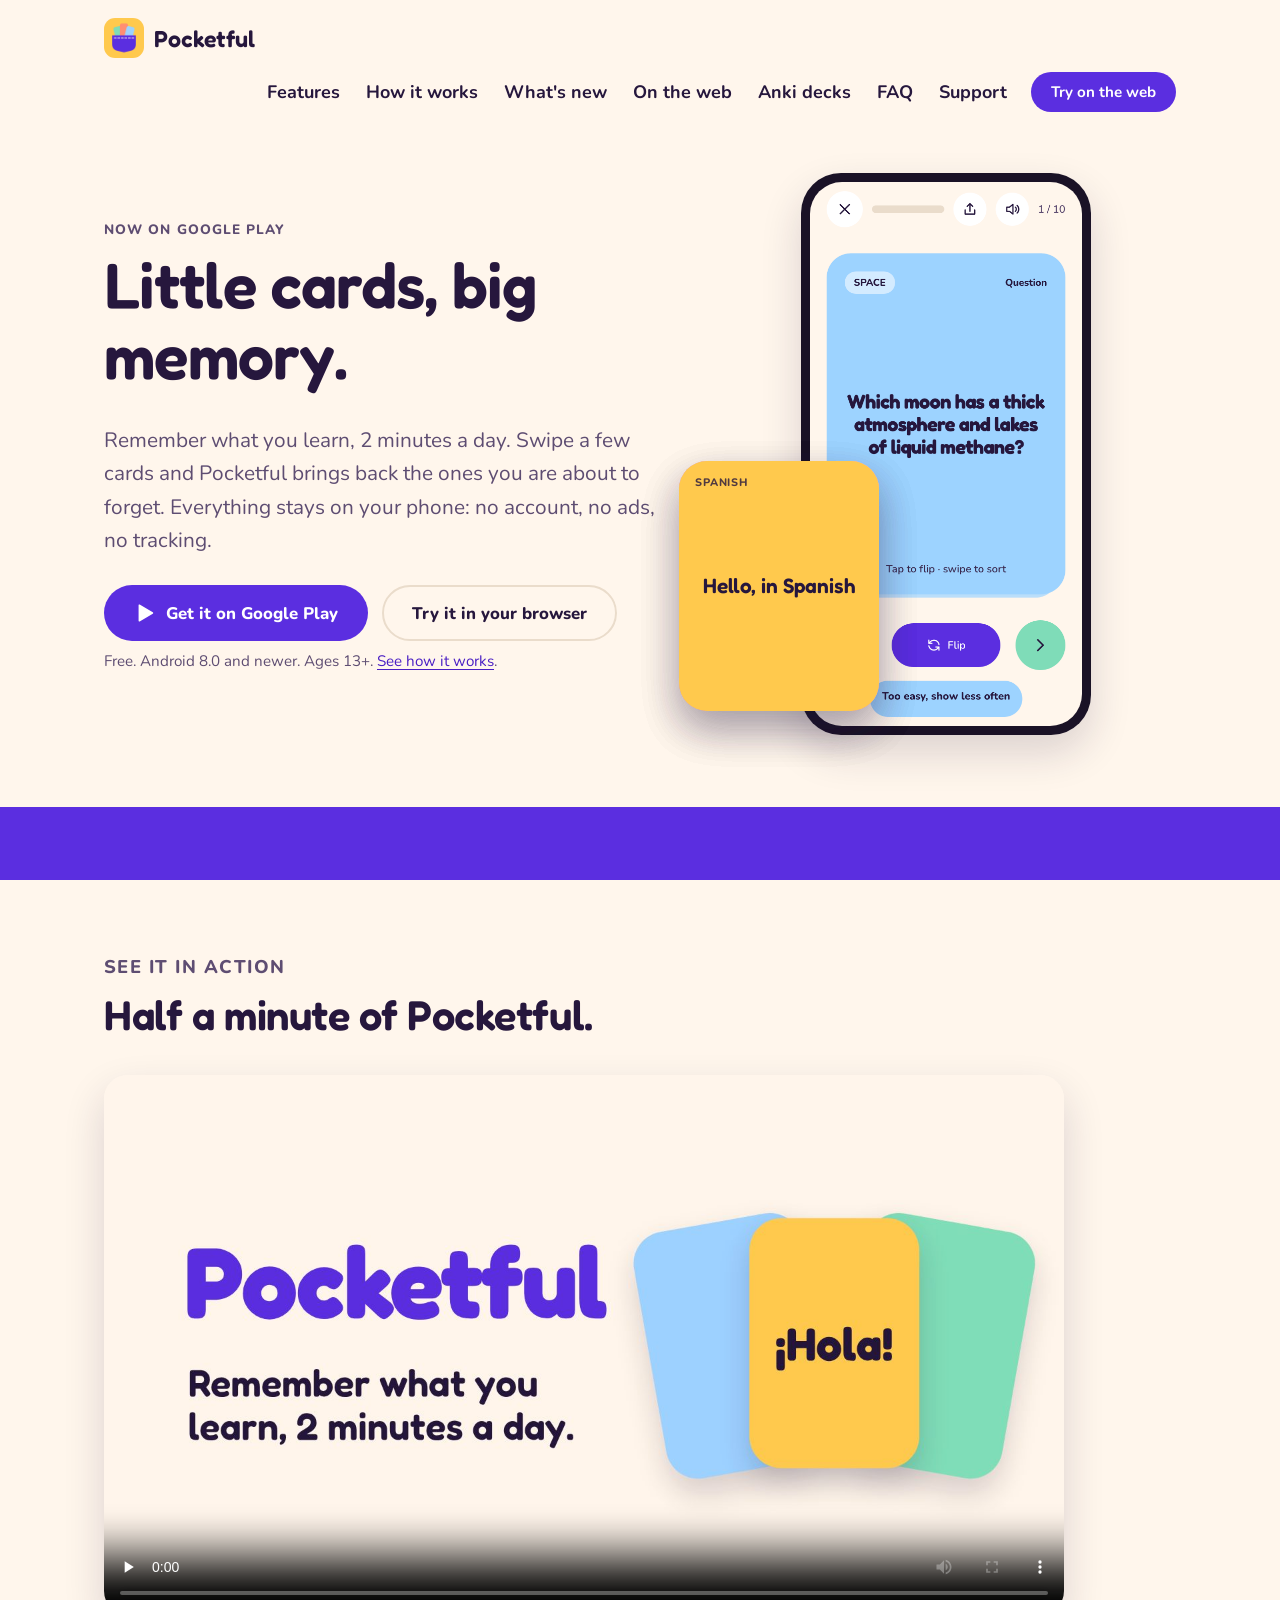
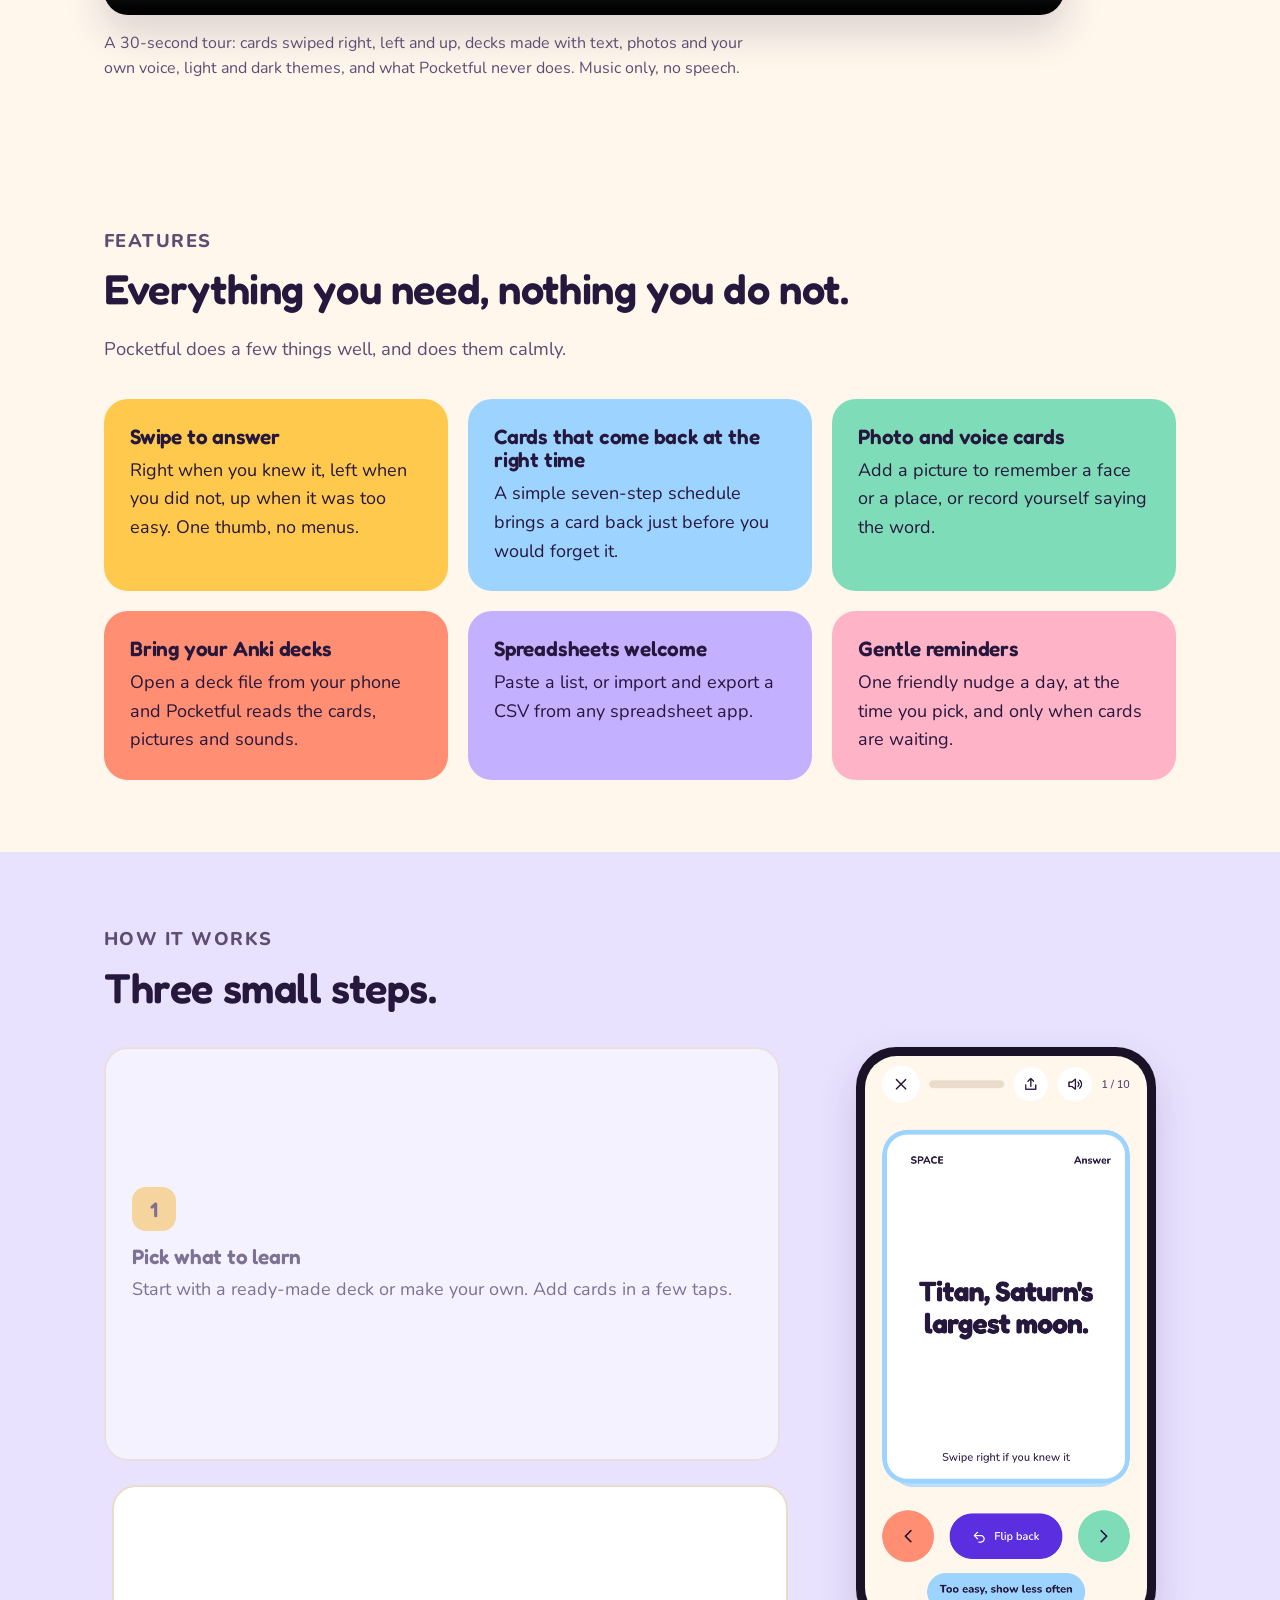
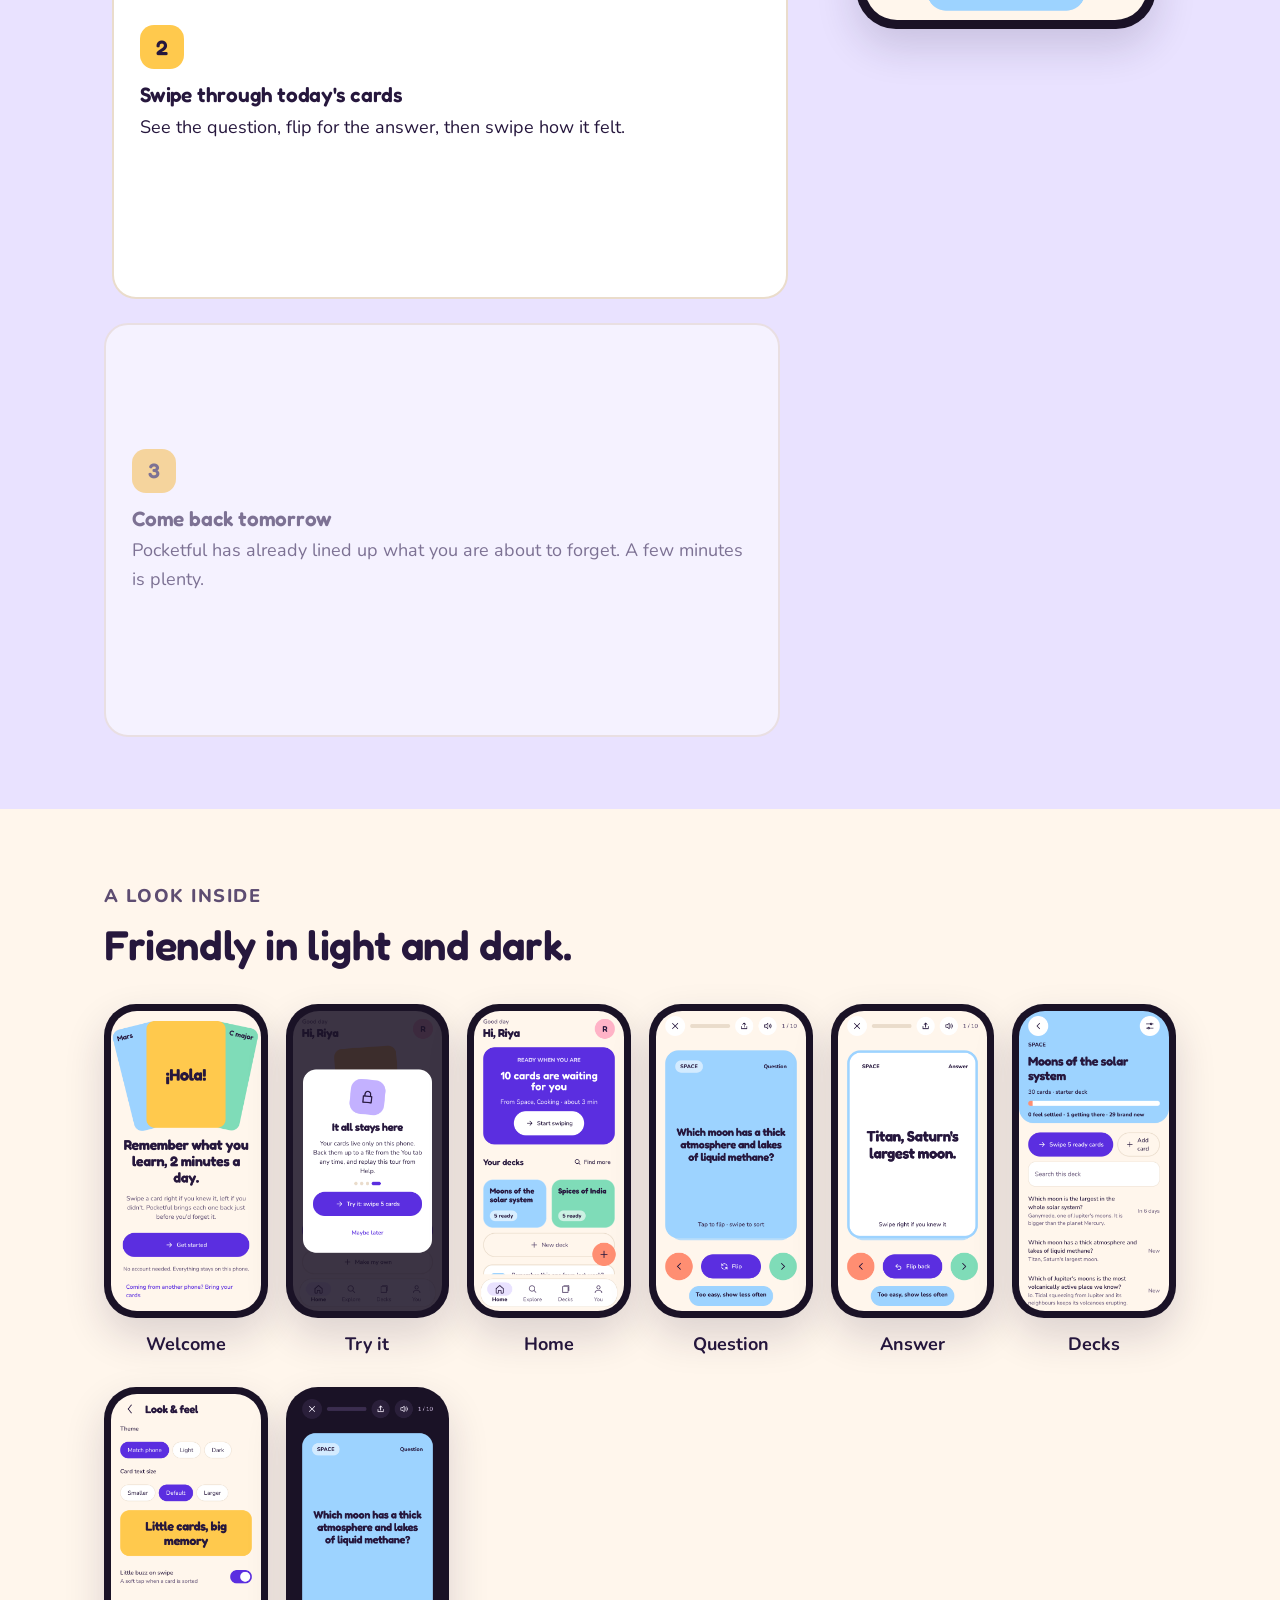
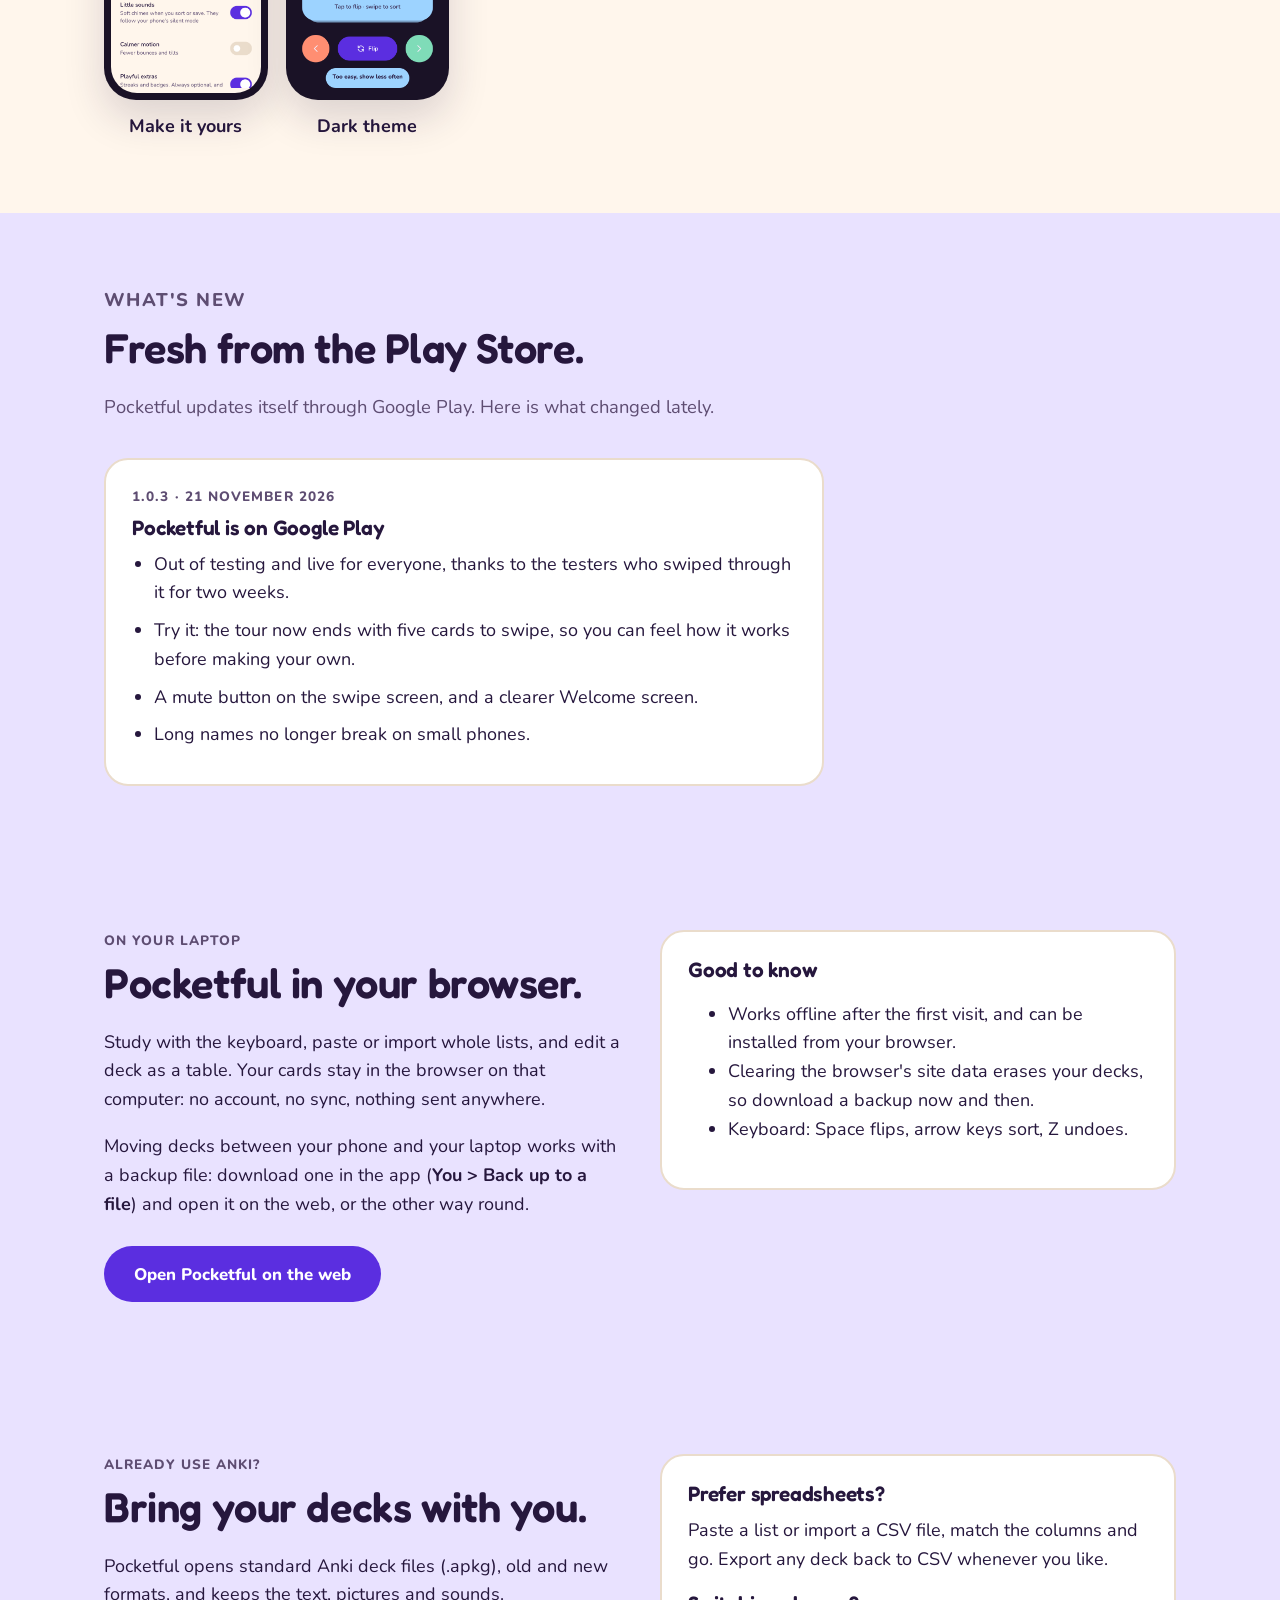
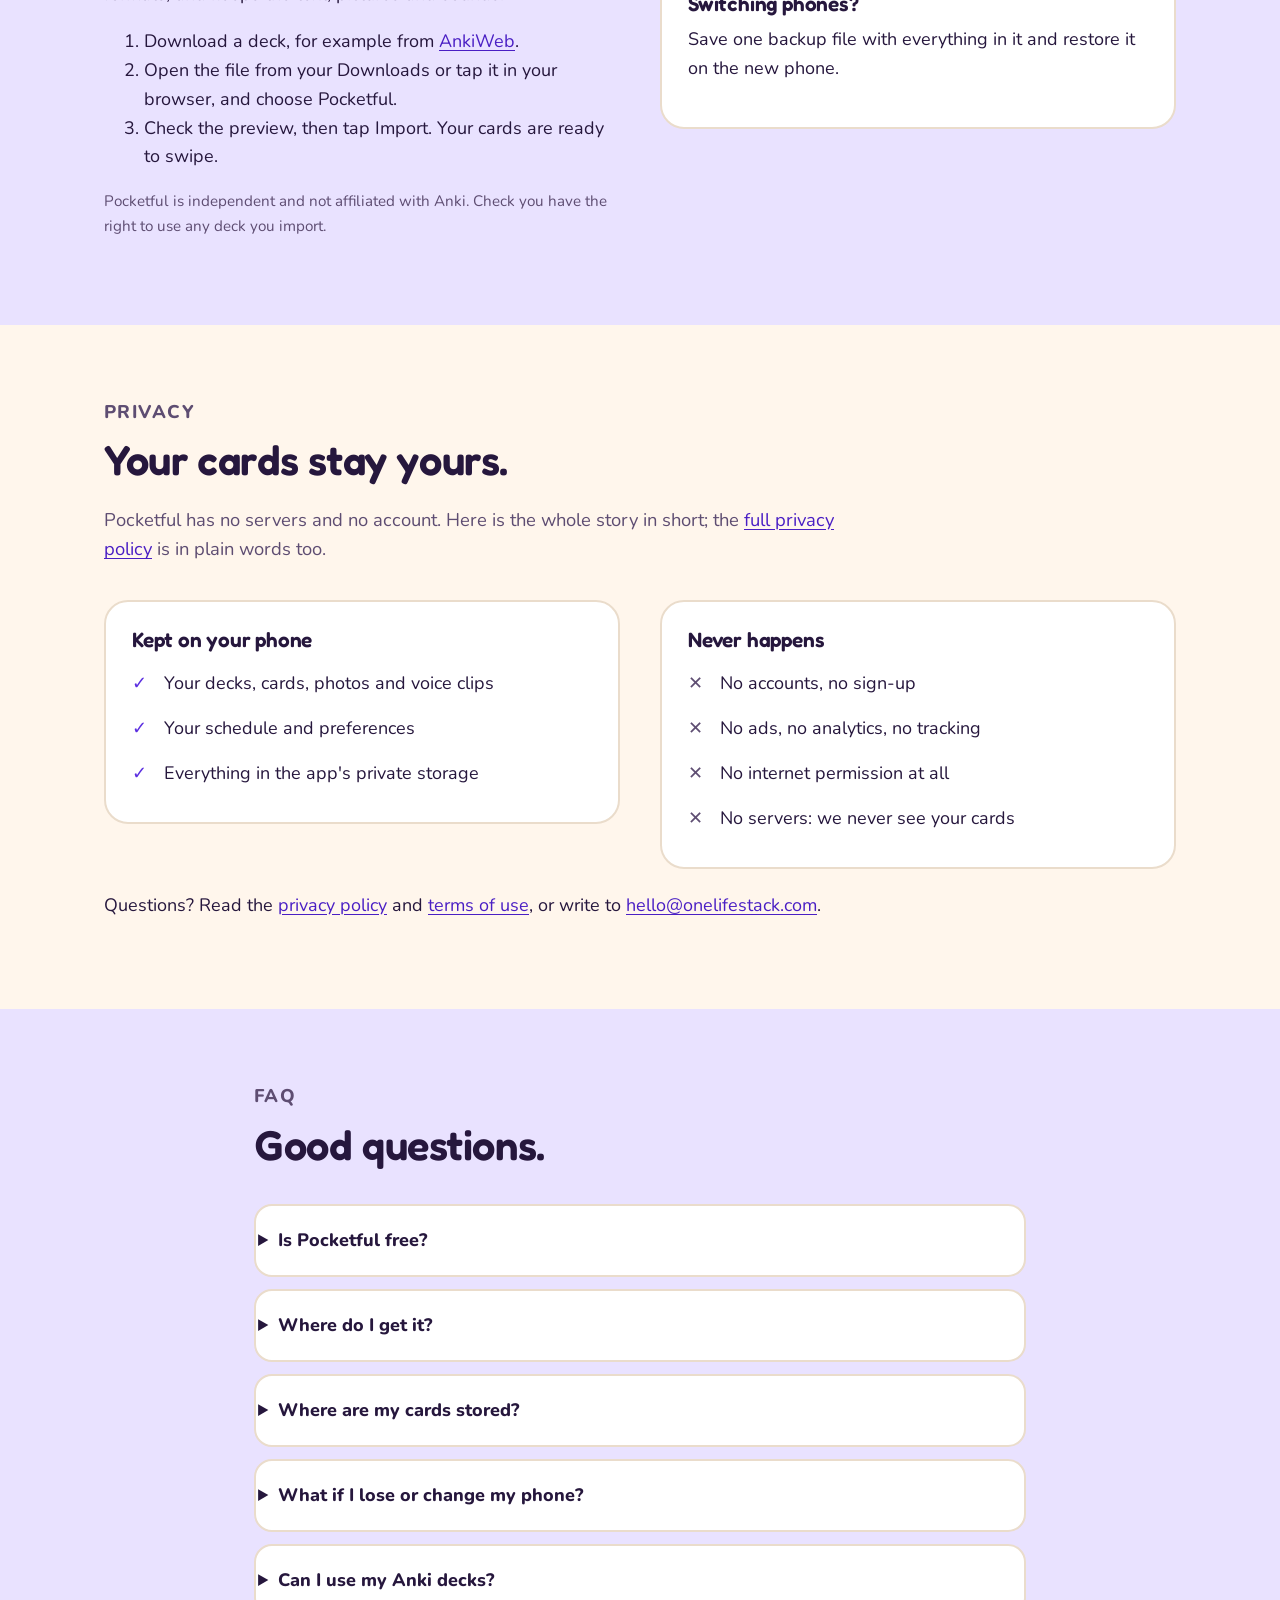
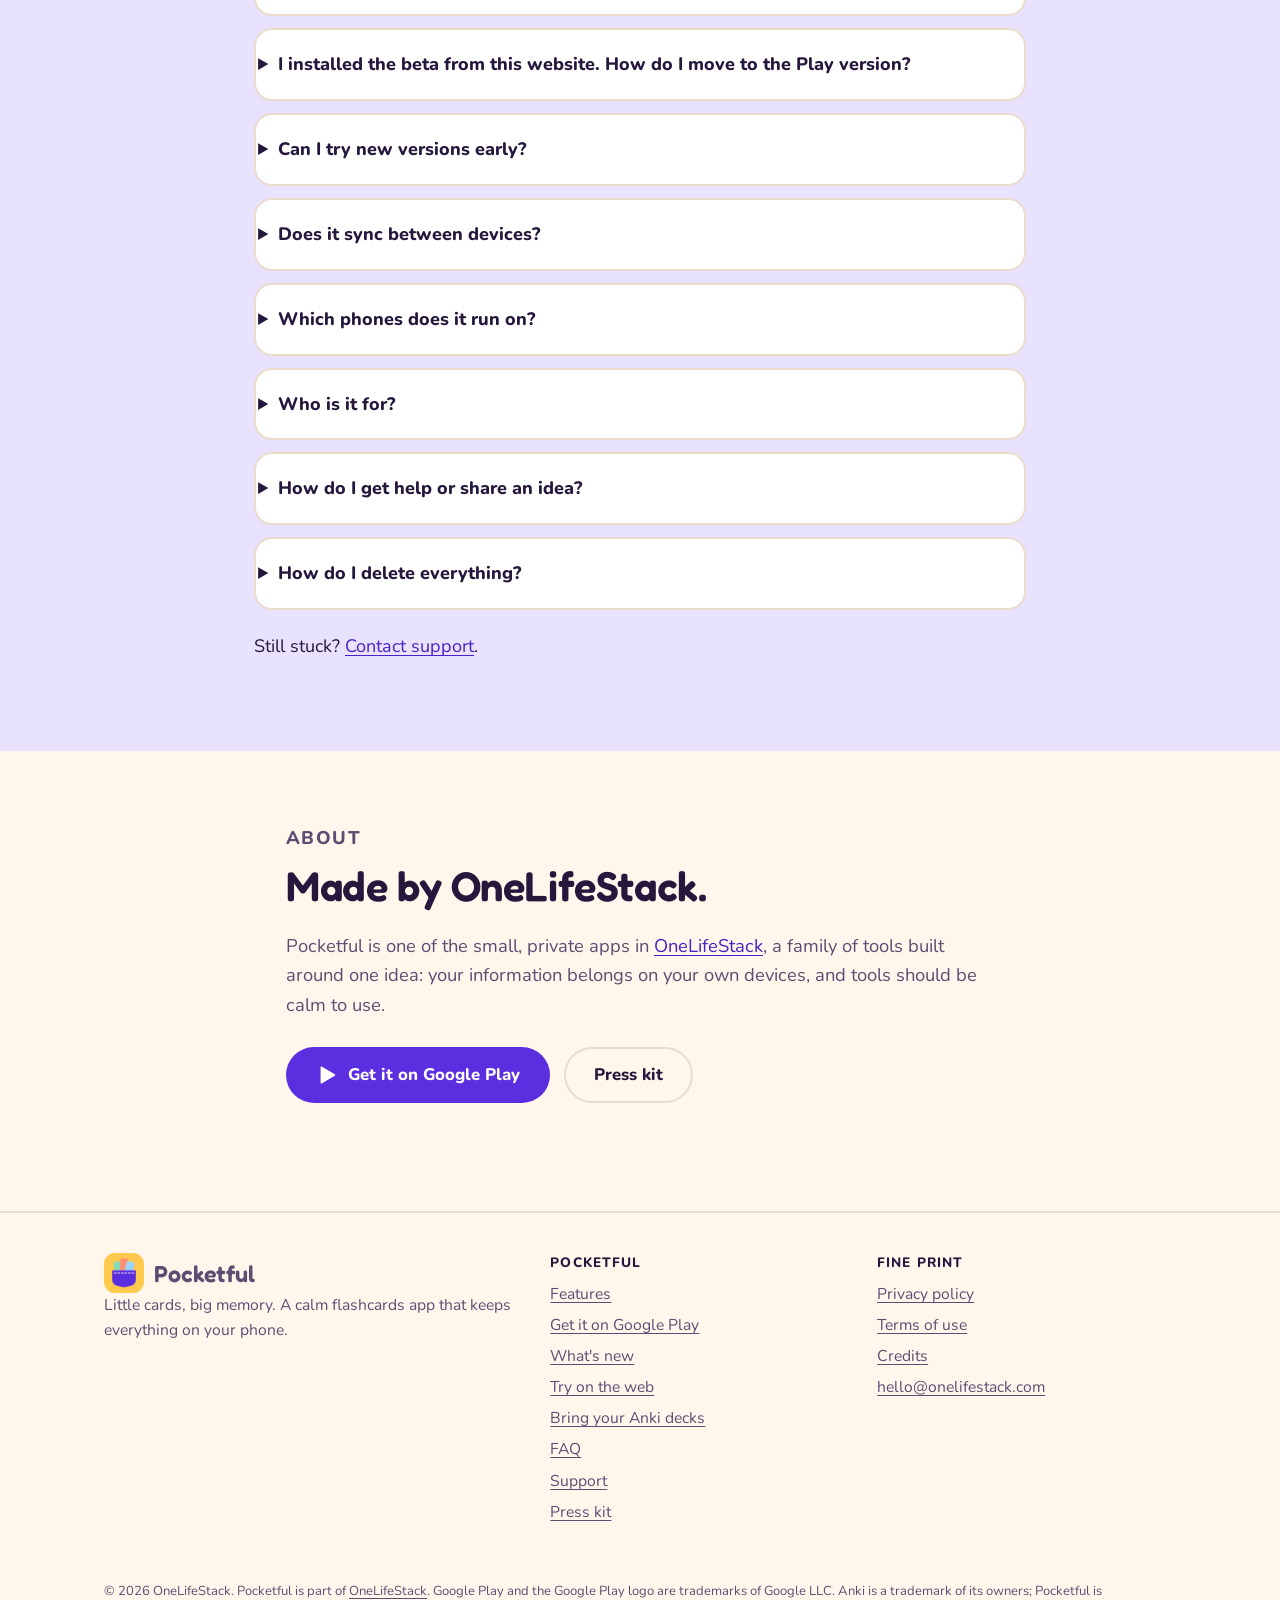
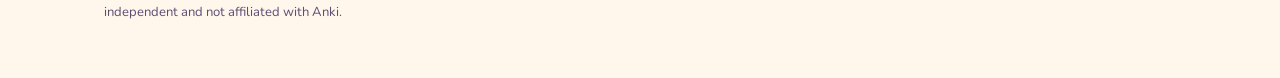
==== commit e68d3a8d: "Publish site from onelifestack-flashcards cc885e1" ====
--- a/index.html
+++ b/index.html
@@ -11,19 +11,19 @@
 <meta property="og:type" content="website"><meta property="og:site_name" content="Pocketful"><meta property="og:title" content="Pocketful: flashcards that stay on your phone">
 <meta property="og:description" content="Swipe through a few flashcards a day. Pocketful brings back what you are about to forget. Free, private, no account, no ads."><meta property="og:url" content="https://pocketful.onelifestack.com/"><meta property="og:image" content="https://pocketful.onelifestack.com/assets/og.png">
 <meta name="twitter:card" content="summary_large_image">
-<link rel="stylesheet" href="/assets/site.css?v=508ca609">
-<script src="/assets/site.js?v=508ca609" defer></script>
+<link rel="stylesheet" href="/assets/site.css?v=65195ed7">
+<script src="/assets/site.js?v=65195ed7" defer></script>
 </head><body>
 <a class="skip" href="#main">Skip to content</a>
 <header class="site"><div class="wrap"><a class="brand" href="/"><img src="/assets/icon-180.png" width="40" height="40" alt="">Pocketful</a>
-<nav class="main" aria-label="Main"><a href="/#features">Features</a><a href="/#how">How it works</a><a href="/#test">Help us test</a><a href="/#web">On the web</a><a href="/#beta">Beta</a><a href="/#anki">Anki decks</a><a href="/#faq">FAQ</a><a href="/support/">Support</a><a class="btn primary nav-try" href="/app/">Try on the web</a></nav></div></header>
+<nav class="main" aria-label="Main"><a href="/#features">Features</a><a href="/#how">How it works</a><a href="/#new">What's new</a><a href="/#web">On the web</a><a href="/#anki">Anki decks</a><a href="/#faq">FAQ</a><a href="/support/">Support</a><a class="btn primary nav-try" href="/app/">Try on the web</a></nav></div></header>
 <main id="main">
 
 <section class="hero"><div class="wrap"><div>
-<p class="eyebrow">Flashcards for Android</p>
+<p class="eyebrow">Now on Google Play</p>
 <h1>Little cards, big memory.</h1>
 <p class="lead">Remember what you learn, 2 minutes a day. Swipe a few cards and Pocketful brings back the ones you are about to forget. Everything stays on your phone: no account, no ads, no tracking.</p>
-<div class="cta-row"><a class="btn primary" href="https://github.com/onelifestack/pocketful-site/releases/download/v0.9.0-beta.6/pocketful-0.9.0-beta.6.apk" download><svg class="ico" width="22" height="22" viewBox="0 0 24 24" fill="none" stroke="currentColor" stroke-width="2.4" stroke-linecap="round" stroke-linejoin="round" aria-hidden="true"><path d="M12 4v11"/><path d="M7 11l5 5 5-5"/><path d="M5 20h14"/></svg>Download Beta (Android APK)<span class="badge">Beta</span></a><a class="btn primary" href="https://play.google.com/store/apps/details?id=com.onelifestack.pocketful">Get it on Google Play</a><a class="btn ghost" href="#test">Help us test</a></div>
+<div class="cta-row"><a class="btn primary" href="https://play.google.com/store/apps/details?id=com.onelifestack.pocketful"><svg class="ico" width="22" height="22" viewBox="0 0 24 24" fill="currentColor" aria-hidden="true"><path d="M5 3.5v17a.8.8 0 0 0 1.2.7l14.3-8.5a.8.8 0 0 0 0-1.4L6.2 2.8A.8.8 0 0 0 5 3.5z"/></svg>Get it on Google Play</a><a class="btn ghost" href="/app/">Try it in your browser</a></div>
 <p class="note">Free. Android 8.0 and newer. Ages 13+. <a href="#how">See how it works</a>.</p></div>
 <div class="hero-art"><div class="plx" data-plx="-0.05"><div class="phone float"><img src="/assets/shots/11-swipe-question.png" width="1080" height="2160" alt="Pocketful showing a flashcard question with Flip and Got it buttons"></div></div>
 <div class="plx stackwrap" data-plx="0.06" aria-hidden="true"><div class="stack">
@@ -38,16 +38,8 @@
 <div class="how"><ol class="steps"><li><h3>Pick what to learn</h3><p>Start with a ready-made deck or make your own. Add cards in a few taps.</p></li><li><h3>Swipe through today's cards</h3><p>See the question, flip for the answer, then swipe how it felt.</p></li><li><h3>Come back tomorrow</h3><p>Pocketful has already lined up what you are about to forget. A few minutes is plenty.</p></li></ol>
 <aside class="how-phone" aria-hidden="true"><div class="phone"><div class="shots"><img class="on" src="/assets/shots/09-explore.png" width="1080" height="2160" alt="" loading="lazy"><img src="/assets/shots/12-swipe-answer.png" width="1080" height="2160" alt="" loading="lazy"><img src="/assets/shots/10-home.png" width="1080" height="2160" alt="" loading="lazy"></div></div></aside></div></div></section>
 <section id="screens"><div class="wrap"><div class="section-head"><p class="eyebrow">A look inside</p><h2>Friendly in light and dark.</h2></div><div class="gallery"><figure><div class="phone"><img src="/assets/shots/01-welcome.png" width="1080" height="2160" alt="The Welcome screen: remember what you learn, 2 minutes a day" loading="lazy"></div><figcaption>Welcome</figcaption></figure><figure><div class="phone"><img src="/assets/shots/23-tour-4.png" width="1080" height="2160" alt="The end of the first-run tour with a Try it: swipe 5 cards button" loading="lazy"></div><figcaption>Try it</figcaption></figure><figure><div class="phone"><img src="/assets/shots/10-home.png" width="1080" height="2160" alt="The home screen with deck tiles and cards due today" loading="lazy"></div><figcaption>Home</figcaption></figure><figure><div class="phone"><img src="/assets/shots/11-swipe-question.png" width="1080" height="2160" alt="A flashcard showing a question" loading="lazy"></div><figcaption>Question</figcaption></figure><figure><div class="phone"><img src="/assets/shots/12-swipe-answer.png" width="1080" height="2160" alt="The same flashcard turned over to show the answer" loading="lazy"></div><figcaption>Answer</figcaption></figure><figure><div class="phone"><img src="/assets/shots/13-deck.png" width="1080" height="2160" alt="A deck with its list of cards" loading="lazy"></div><figcaption>Decks</figcaption></figure><figure><div class="phone"><img src="/assets/shots/15-look-and-feel.png" width="1080" height="2160" alt="Appearance settings with theme and text size" loading="lazy"></div><figcaption>Make it yours</figcaption></figure><figure><div class="phone"><img src="/assets/shots/18-swipe-question-dark.png" width="1080" height="2160" alt="A flashcard in dark theme" loading="lazy"></div><figcaption>Dark theme</figcaption></figure></div></div></section>
-<section id="test" class="tint"><div class="wrap"><div class="section-head"><p class="eyebrow">Help us test</p><h2>Be one of the first on Google Play.</h2>
-<p>Before Pocketful can go public on Google Play, Google asks for a group of people to test it for 14 days. It takes two minutes, it is free, and you get every update first.</p></div>
-<ol class="steps"><li><h3>Join the testers group</h3><p>Open the <a href="https://groups.google.com/g/pocketful-testers">Pocketful testers group</a> and tap <strong>Join group</strong>, with the Google account your phone uses for Play.</p></li><li><h3>Become a tester</h3><p>On your Android phone, open the <a href="https://play.google.com/apps/testing/com.onelifestack.pocketful">testing page</a> and tap <strong>Become a tester</strong>.</p></li><li><h3>Install from Google Play</h3><p><a href="https://play.google.com/store/apps/details?id=com.onelifestack.pocketful">Install Pocketful</a>, keep it for two weeks and open it now and then. Even a quick swipe counts.</p></li><li><h3>Try the tour deck</h3><p>At the end of the first-run tour, tap <strong>Try it: swipe 5 cards</strong> (or open <strong>Explore &gt; Try Pocketful</strong>). Swipe right, left and up, then come back tomorrow for the sixth card. Tell us if a swipe did something you did not expect.</p></li></ol>
-<p class="note" style="margin-top:22px">Found something odd, or have an idea? In the app, tap <strong>You &gt; Send beta feedback</strong>, or write to <a href="mailto:hello@onelifestack.com">hello@onelifestack.com</a>. The group only sends Pocketful testing news, and its member list is hidden.</p></div></section>
-<section id="beta"><div class="wrap two"><div><p class="eyebrow">Early access</p><h2>Try Pocketful today.</h2>
-<p>Pocketful works, but it is still being polished before it reaches Google Play. Download it now and tell us what you think.</p><p>Beta means you may meet rough edges. Tell us about them at <a href="mailto:hello@onelifestack.com">hello@onelifestack.com</a>; every message helps.</p>
-<div class="cta-row"><a class="btn primary" href="https://github.com/onelifestack/pocketful-site/releases/download/v0.9.0-beta.6/pocketful-0.9.0-beta.6.apk" download><svg class="ico" width="22" height="22" viewBox="0 0 24 24" fill="none" stroke="currentColor" stroke-width="2.4" stroke-linecap="round" stroke-linejoin="round" aria-hidden="true"><path d="M12 4v11"/><path d="M7 11l5 5 5-5"/><path d="M5 20h14"/></svg>Download Beta (Android APK)<span class="badge">Beta</span></a><a class="btn primary" href="https://play.google.com/store/apps/details?id=com.onelifestack.pocketful">Get it on Google Play</a></div><dl class="facts"><div><dt>Version</dt><dd>0.9.0-beta.6</dd></div><div><dt>Released</dt><dd>2026-11-01</dd></div><div><dt>Size</dt><dd>4.5 MB</dd></div><div><dt>Android</dt><dd>8.0 and newer</dd></div></dl><p class="note">SHA-256 checksum, to check the file arrived intact:</p><code class="hash">82e1901d2484181cb2b63b3d35fa1b199cbdb1f06529213fec6fb1617eea70b9</code></div>
-<div class="panel"><h3>Install in four taps</h3><ol class="install"><li>Open this page on your Android phone and tap <strong>Download Beta</strong>.</li><li>When the file finishes, open it. If Android asks, allow installs from your browser or Files app.</li><li>Tap <strong>Install</strong>, then <strong>Open</strong>.</li><li>Say hi to your first cards. Needs Android 8.0 or newer.</li></ol>
-<h3>Same promises as ever</h3><p>No account, no ads, no tracking, and no internet permission. Your cards stay on your phone.</p>
-<h3>When the Play version arrives</h3><p>The Beta is signed with a beta key, so Google Play cannot update it. When Pocketful is on Play: save a backup (<strong>You &gt; Back up to a file</strong>), uninstall the Beta, install from Play, then restore from your file. Photos and voice clips come with it.</p></div></div></section>
+<section id="new" class="tint"><div class="wrap"><div class="section-head"><p class="eyebrow">What's new</p><h2>Fresh from the Play Store.</h2><p>Pocketful updates itself through Google Play. Here is what changed lately.</p></div>
+<div class="news-one"><div class="panel"><p class="eyebrow">1.0.3 · 21 November 2026</p><h3>Pocketful is on Google Play</h3><ul><li>Out of testing and live for everyone, thanks to the testers who swiped through it for two weeks.</li><li>Try it: the tour now ends with five cards to swipe, so you can feel how it works before making your own.</li><li>A mute button on the swipe screen, and a clearer Welcome screen.</li><li>Long names no longer break on small phones.</li></ul></div></div></div></section>
 <section id="web" class="tint"><div class="wrap two"><div><p class="eyebrow">On your laptop</p><h2>Pocketful in your browser.</h2>
 <p>Study with the keyboard, paste or import whole lists, and edit a deck as a table. Your cards stay in the browser on that computer: no account, no sync, nothing sent anywhere.</p>
 <p>Moving decks between your phone and your laptop works with a backup file: download one in the app (<strong>You &gt; Back up to a file</strong>) and open it on the web, or the other way round.</p>
@@ -61,14 +53,14 @@
 <section id="privacy"><div class="wrap"><div class="section-head"><p class="eyebrow">Privacy</p><h2>Your cards stay yours.</h2><p>Pocketful has no servers and no account. Here is the whole story in short; the <a href="/privacy/">full privacy policy</a> is in plain words too.</p></div>
 <div class="two"><div class="panel"><h3>Kept on your phone</h3><ul class="keep"><li>Your decks, cards, photos and voice clips</li><li>Your schedule and preferences</li><li>Everything in the app's private storage</li></ul></div><div class="panel"><h3>Never happens</h3><ul class="never"><li>No accounts, no sign-up</li><li>No ads, no analytics, no tracking</li><li>No internet permission at all</li><li>No servers: we never see your cards</li></ul></div></div>
 <p style="margin-top:22px">Questions? Read the <a href="/privacy/">privacy policy</a> and <a href="/terms/">terms of use</a>, or write to <a href="mailto:hello@onelifestack.com">hello@onelifestack.com</a>.</p></div></section>
-<section id="faq" class="tint"><div class="wrap" style="max-width:820px"><div class="section-head"><p class="eyebrow">FAQ</p><h2>Good questions.</h2></div><details><summary>Is Pocketful free?</summary><p>Yes. There are no ads, no subscriptions and nothing to buy.</p></details><details><summary>Where are my cards stored?</summary><p>Only on your phone, in the app's private storage. There is no account and no cloud. We run no servers for Pocketful, so we cannot see your cards.</p></details><details><summary>What if I lose or change my phone?</summary><p>Use You > Back up to a file to save everything, photos and voice clips included, to a place you choose. On the new phone, tap "Coming from another phone?" and pick that file.</p></details><details><summary>Can I use my Anki decks?</summary><p>Yes. Download a deck (an .apkg file) from AnkiWeb or anywhere else, then open it with Pocketful or choose Import > An Anki deck file. Text, pictures and sounds come across; cloze cards are split into questions.</p></details><details><summary>How do I install the beta?</summary><p>Open <a href="/#beta">the Beta section</a> on your phone, tap Download, and open the file when it finishes. Android may ask you to allow installs from your browser or Files app once; say yes, then tap Install. It needs Android 8.0 or newer.</p></details><details><summary>Is the beta safe?</summary><p>It is the same app we will put on Google Play, built by us and signed with a beta key, with the same promises: no account, no ads, no tracking, no internet permission. You can check the file with the SHA-256 checksum shown next to the download. Only install it from this site.</p></details><details><summary>Does it sync between devices?</summary><p>Not in this version. Nothing leaves your phone unless you save a backup file.</p></details><details><summary>Which phones does it run on?</summary><p>Android 8.0 (Oreo) and newer.</p></details><details><summary>Who is it for?</summary><p>Anyone aged 13 and over who wants to learn words, facts or anything else, a few minutes at a time.</p></details><details><summary>How do I get help or share an idea?</summary><p>Open You > Help in the app, or write to <a href="mailto:hello@onelifestack.com">hello@onelifestack.com</a>.</p></details><details><summary>How do I delete everything?</summary><p>You > Erase everything in the app, or just uninstall it. There is nothing to delete anywhere else.</p></details><p style="margin-top:22px">Still stuck? <a href="/support/">Contact support</a>.</p></div></section>
-<section id="about"><div class="wrap section-head"><p class="eyebrow">About</p><h2>Made by OneLifeStack.</h2><p>Pocketful is one of the small, private apps in <a href="https://onelifestack.com">OneLifeStack</a>, a family of tools built around one idea: your information belongs on your own devices, and tools should be calm to use.</p><div class="cta-row"><a class="btn primary" href="https://github.com/onelifestack/pocketful-site/releases/download/v0.9.0-beta.6/pocketful-0.9.0-beta.6.apk" download><svg class="ico" width="22" height="22" viewBox="0 0 24 24" fill="none" stroke="currentColor" stroke-width="2.4" stroke-linecap="round" stroke-linejoin="round" aria-hidden="true"><path d="M12 4v11"/><path d="M7 11l5 5 5-5"/><path d="M5 20h14"/></svg>Download Beta (Android APK)<span class="badge">Beta</span></a><a class="btn primary" href="https://play.google.com/store/apps/details?id=com.onelifestack.pocketful">Get it on Google Play</a><a class="btn ghost" href="/press/">Press kit</a></div></div></section>
+<section id="faq" class="tint"><div class="wrap" style="max-width:820px"><div class="section-head"><p class="eyebrow">FAQ</p><h2>Good questions.</h2></div><details><summary>Is Pocketful free?</summary><p>Yes. There are no ads, no subscriptions and nothing to buy.</p></details><details><summary>Where do I get it?</summary><p>From <a href="https://play.google.com/store/apps/details?id=com.onelifestack.pocketful">Google Play</a>. It needs Android 8.0 or newer. On a laptop, you can also <a href="/app/">use it in your browser</a>.</p></details><details><summary>Where are my cards stored?</summary><p>Only on your phone, in the app's private storage. There is no account and no cloud. We run no servers for Pocketful, so we cannot see your cards.</p></details><details><summary>What if I lose or change my phone?</summary><p>Use You > Back up to a file to save everything, photos and voice clips included, to a place you choose. On the new phone, tap "Coming from another phone?" and pick that file.</p></details><details><summary>Can I use my Anki decks?</summary><p>Yes. Download a deck (an .apkg file) from AnkiWeb or anywhere else, then open it with Pocketful or choose Import > An Anki deck file. Text, pictures and sounds come across; cloze cards are split into questions.</p></details><details><summary>I installed the beta from this website. How do I move to the Play version?</summary><p>The beta was signed with a different key, so Google Play cannot update it. In the beta, save a backup (You > Back up to a file), uninstall the beta, install Pocketful from Google Play, then tap "Coming from another phone?" on the Welcome screen (or You > Restore from a file) and pick your backup. Photos and voice clips come with it.</p></details><details><summary>Can I try new versions early?</summary><p>Yes. Join the <a href="https://groups.google.com/g/pocketful-testers">Pocketful testers group</a> with your Play account, then tap Become a tester on the <a href="https://play.google.com/apps/testing/com.onelifestack.pocketful">testing page</a>. Play then sends you new versions before everyone else. You can leave the same way at any time.</p></details><details><summary>Does it sync between devices?</summary><p>Not in this version. Nothing leaves your phone unless you save a backup file.</p></details><details><summary>Which phones does it run on?</summary><p>Android 8.0 (Oreo) and newer.</p></details><details><summary>Who is it for?</summary><p>Anyone aged 13 and over who wants to learn words, facts or anything else, a few minutes at a time.</p></details><details><summary>How do I get help or share an idea?</summary><p>Open You > Help in the app, or write to <a href="mailto:hello@onelifestack.com">hello@onelifestack.com</a>.</p></details><details><summary>How do I delete everything?</summary><p>You > Erase everything in the app, or just uninstall it. There is nothing to delete anywhere else.</p></details><p style="margin-top:22px">Still stuck? <a href="/support/">Contact support</a>.</p></div></section>
+<section id="about"><div class="wrap section-head"><p class="eyebrow">About</p><h2>Made by OneLifeStack.</h2><p>Pocketful is one of the small, private apps in <a href="https://onelifestack.com">OneLifeStack</a>, a family of tools built around one idea: your information belongs on your own devices, and tools should be calm to use.</p><div class="cta-row"><a class="btn primary" href="https://play.google.com/store/apps/details?id=com.onelifestack.pocketful"><svg class="ico" width="22" height="22" viewBox="0 0 24 24" fill="currentColor" aria-hidden="true"><path d="M5 3.5v17a.8.8 0 0 0 1.2.7l14.3-8.5a.8.8 0 0 0 0-1.4L6.2 2.8A.8.8 0 0 0 5 3.5z"/></svg>Get it on Google Play</a><a class="btn ghost" href="/press/">Press kit</a></div></div></section>
 
 </main>
 <footer class="site"><div class="wrap">
 <div><a class="brand" href="/"><img src="/assets/icon-180.png" width="40" height="40" alt="">Pocketful</a>
 <p>Little cards, big memory. A calm flashcards app that keeps everything on your phone.</p></div>
-<div><h2>Pocketful</h2><ul><li><a href="/#features">Features</a></li><li><a href="/#test">Help us test</a></li><li><a href="/#beta">Beta download</a></li><li><a href="/app/">Try on the web</a></li><li><a href="/#anki">Bring your Anki decks</a></li><li><a href="/#faq">FAQ</a></li><li><a href="/support/">Support</a></li><li><a href="/press/">Press kit</a></li></ul></div>
+<div><h2>Pocketful</h2><ul><li><a href="/#features">Features</a></li><li><a href="https://play.google.com/store/apps/details?id=com.onelifestack.pocketful">Get it on Google Play</a></li><li><a href="/#new">What's new</a></li><li><a href="/app/">Try on the web</a></li><li><a href="/#anki">Bring your Anki decks</a></li><li><a href="/#faq">FAQ</a></li><li><a href="/support/">Support</a></li><li><a href="/press/">Press kit</a></li></ul></div>
 <div><h2>Fine print</h2><ul><li><a href="/privacy/">Privacy policy</a></li><li><a href="/terms/">Terms of use</a></li><li><a href="/credits/">Credits</a></li><li><a href="mailto:hello@onelifestack.com">hello@onelifestack.com</a></li></ul></div>
 <small>© 2026 OneLifeStack. Pocketful is part of <a href="https://onelifestack.com">OneLifeStack</a>. Google Play and the Google Play logo are trademarks of Google LLC. Anki is a trademark of its owners; Pocketful is independent and not affiliated with Anki.</small>
 </div></footer></body></html>
--- a/assets/site.css
+++ b/assets/site.css
@@ -143,8 +143,9 @@
 .facts dt { font-weight: 800; font-size: .8rem; text-transform: uppercase; letter-spacing: .06em; color: var(--muted); }
 .facts dd { margin: 0; font-weight: 700; }
 .hash { display: block; word-break: break-all; background: var(--primary-soft); padding: 10px 12px; border-radius: 12px; font-size: .85rem; }
-ol.install { padding-left: 1.3em; }
-ol.install li { margin-bottom: .6em; }
+.news-one { max-width: 720px; }
+.news-one ul, #new .panel ul { padding-left: 1.2em; margin: 0; }
+.news-one li, #new .panel li { margin-bottom: .5em; }
 
 /* ---------- hero art ---------- */
 .hero-art { position: relative; display: grid; place-items: center; min-height: 540px; }
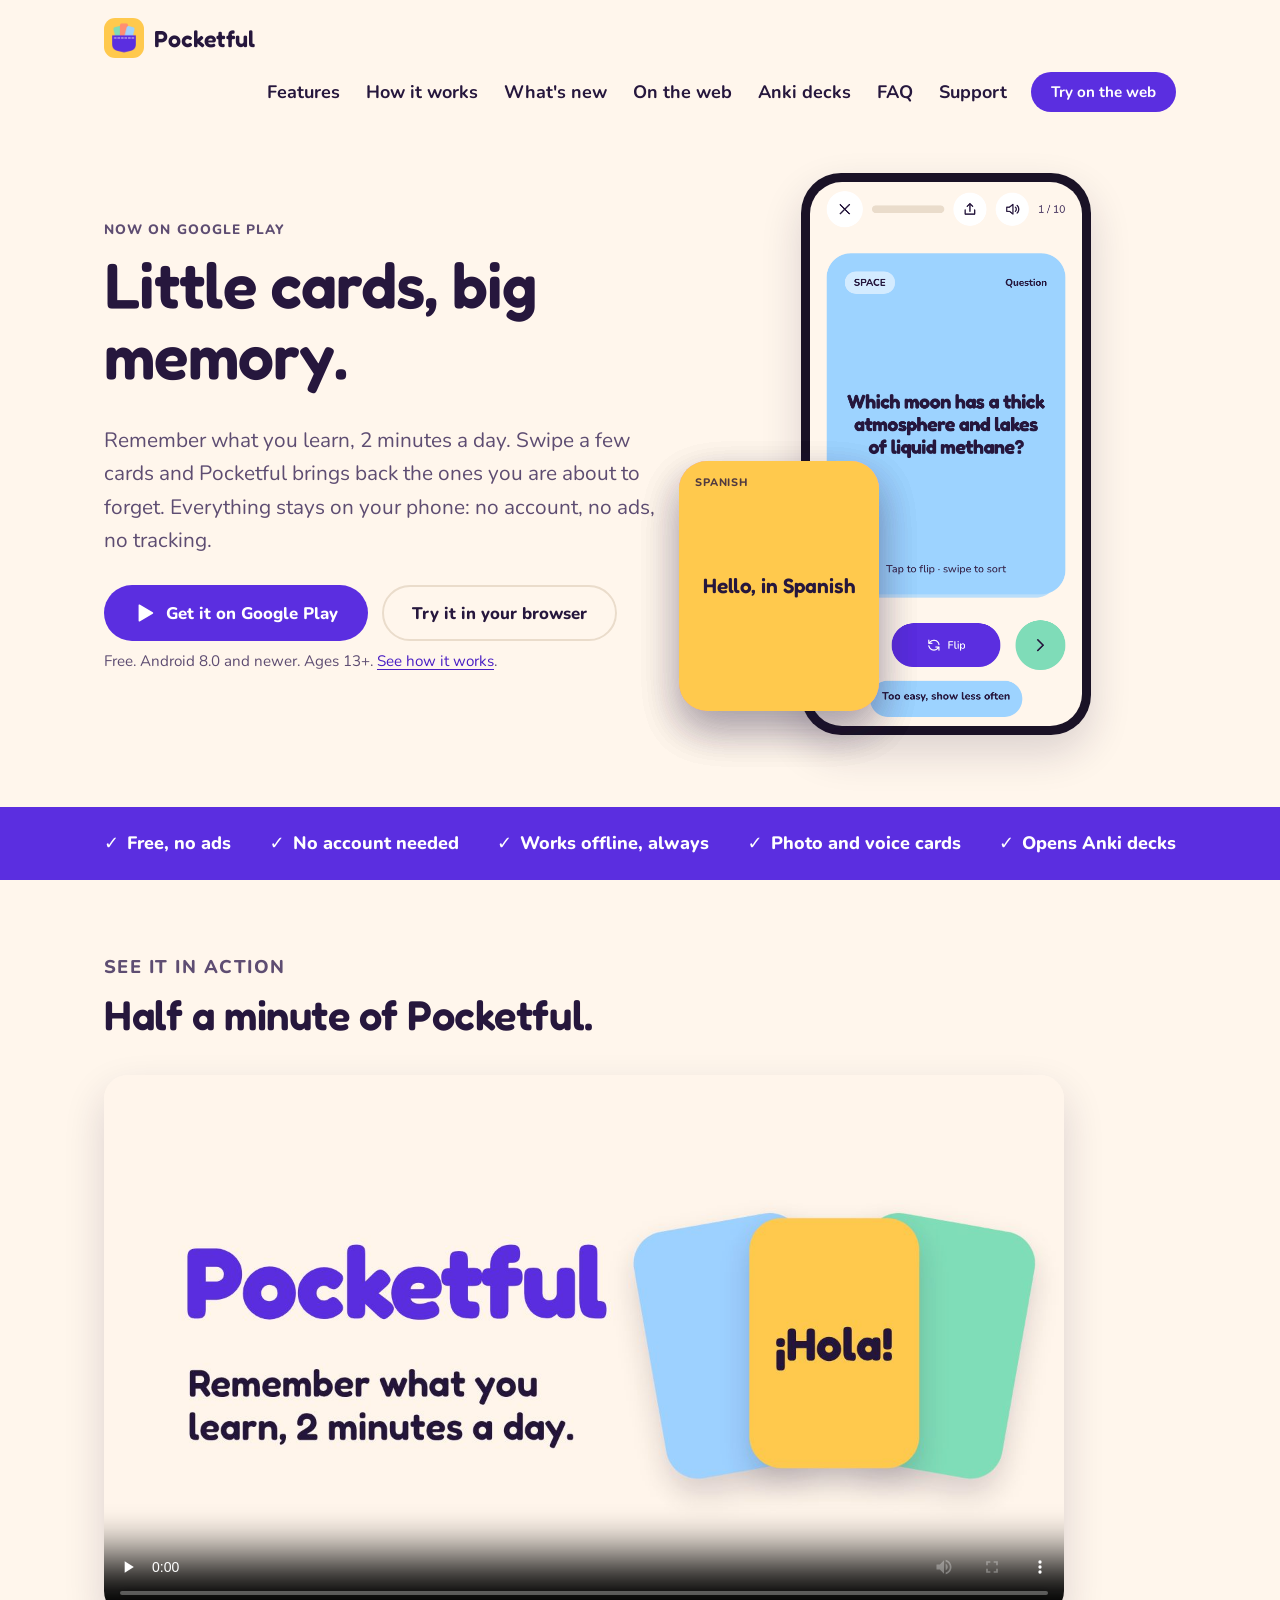
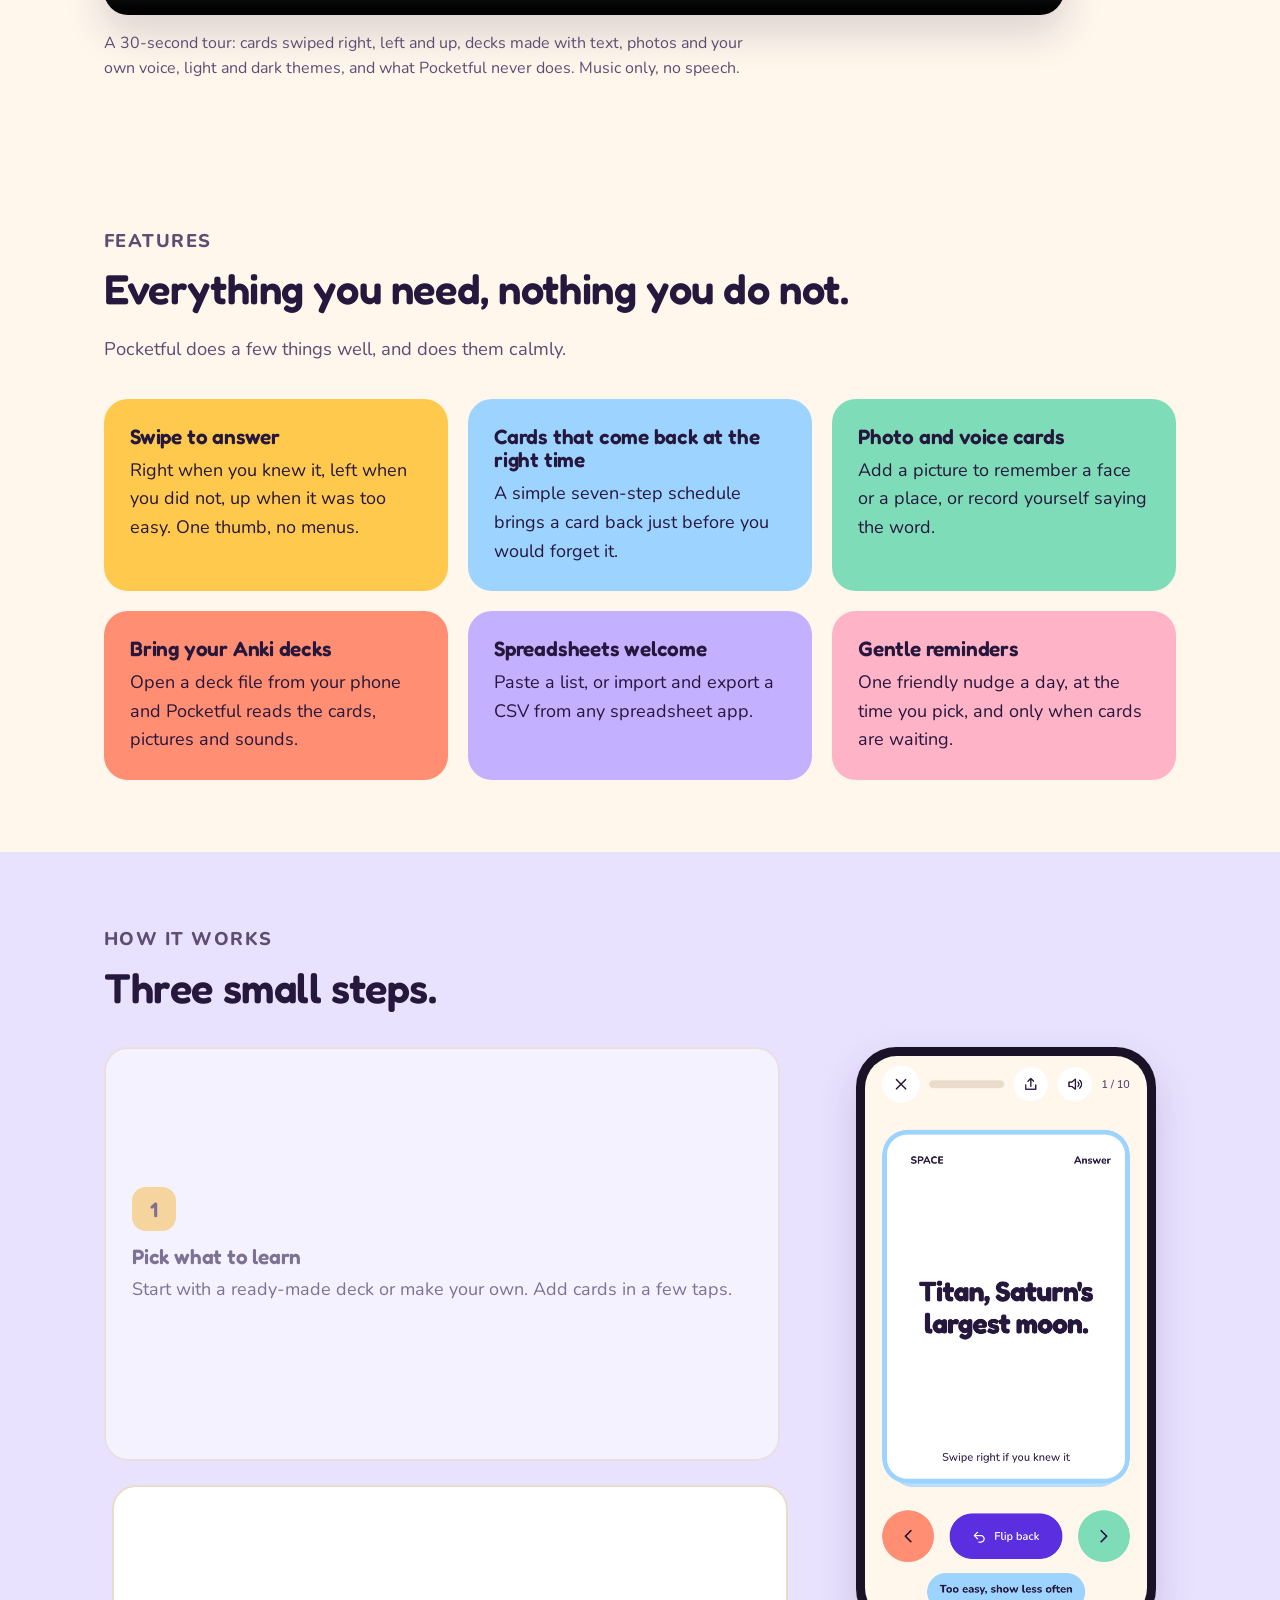
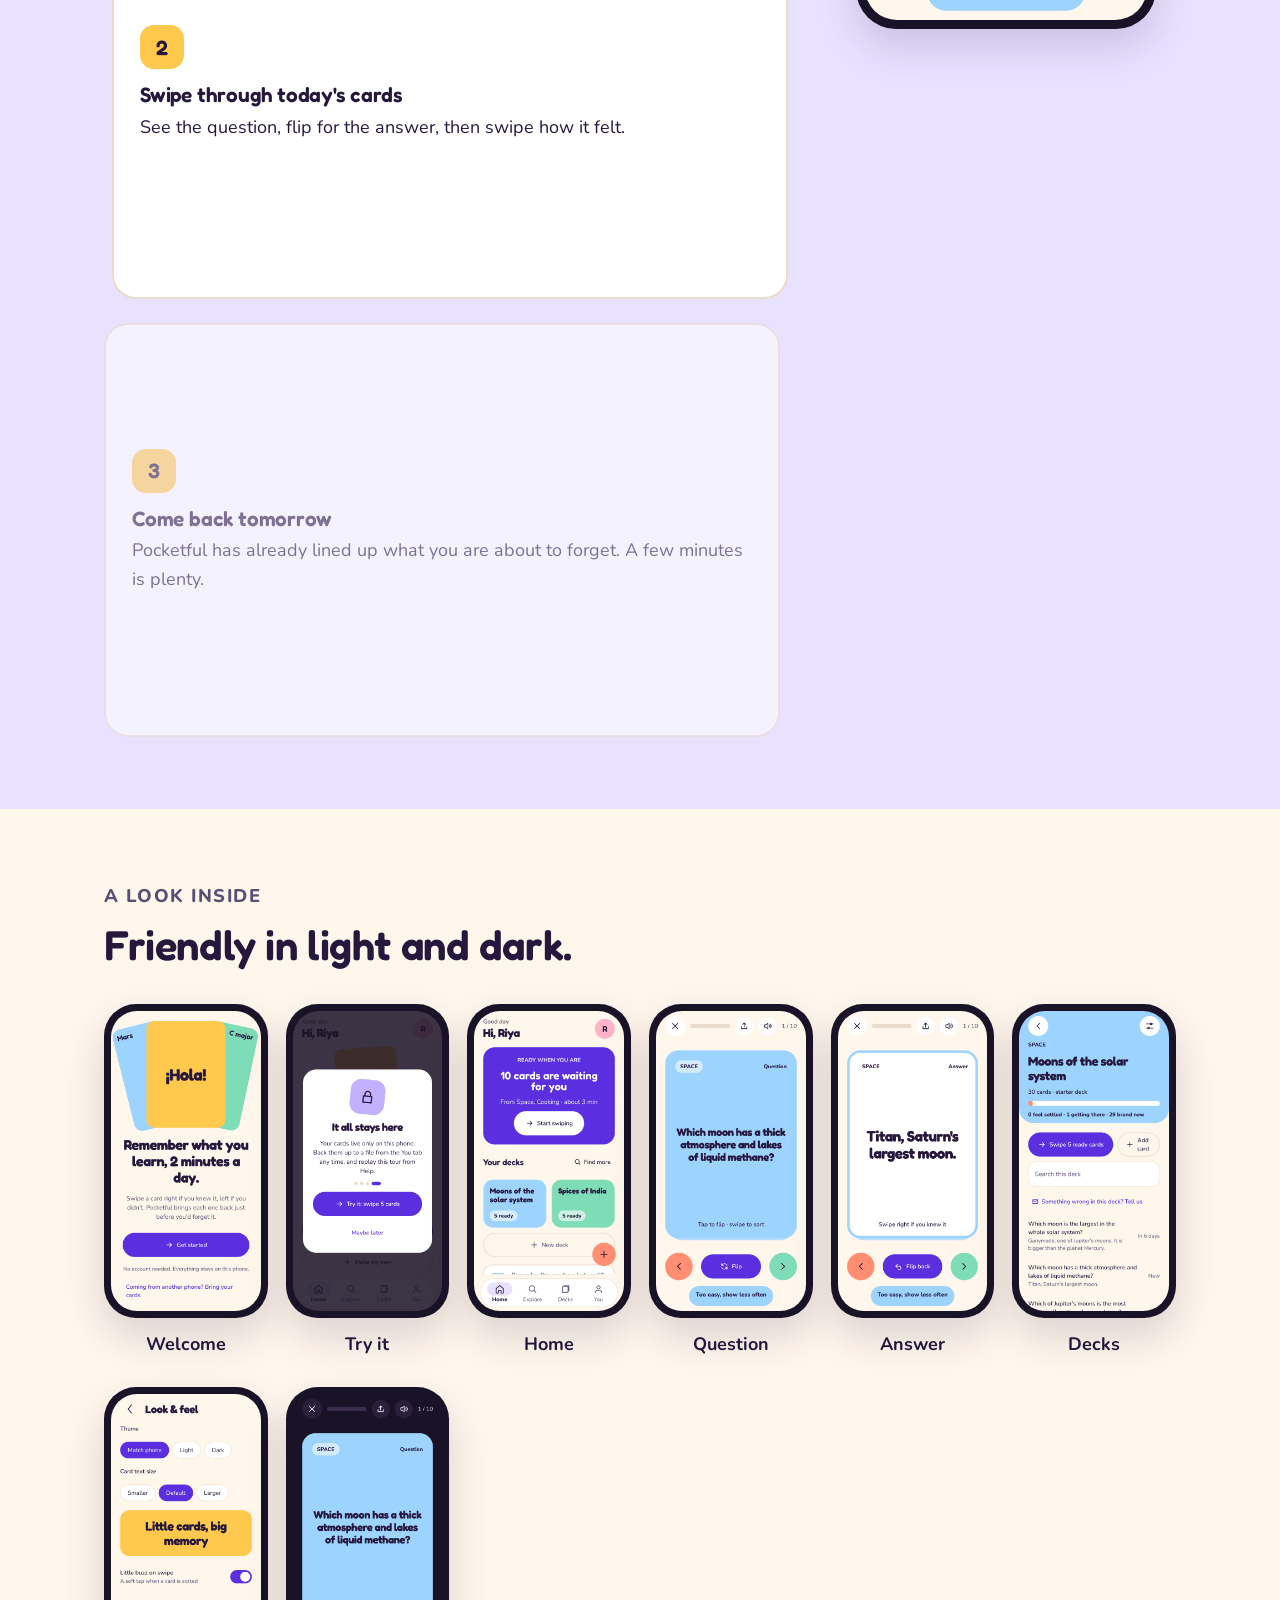
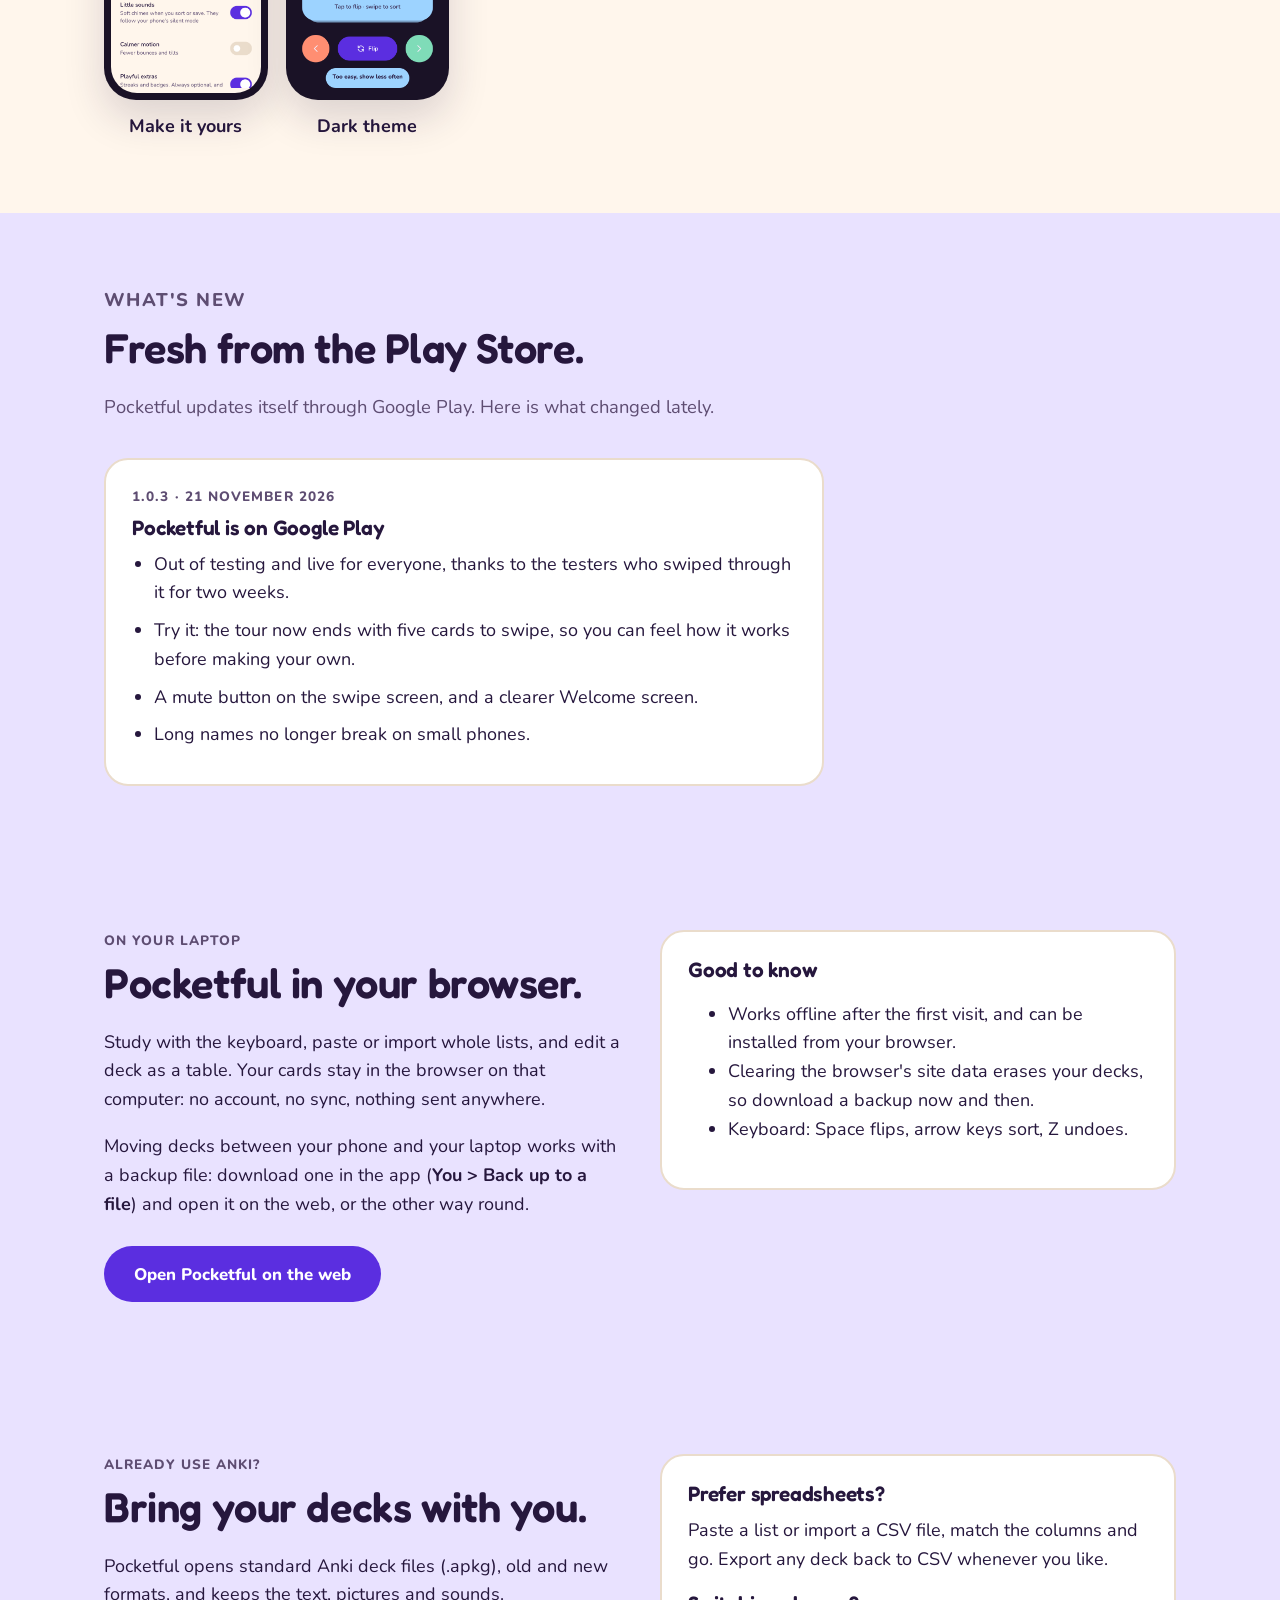
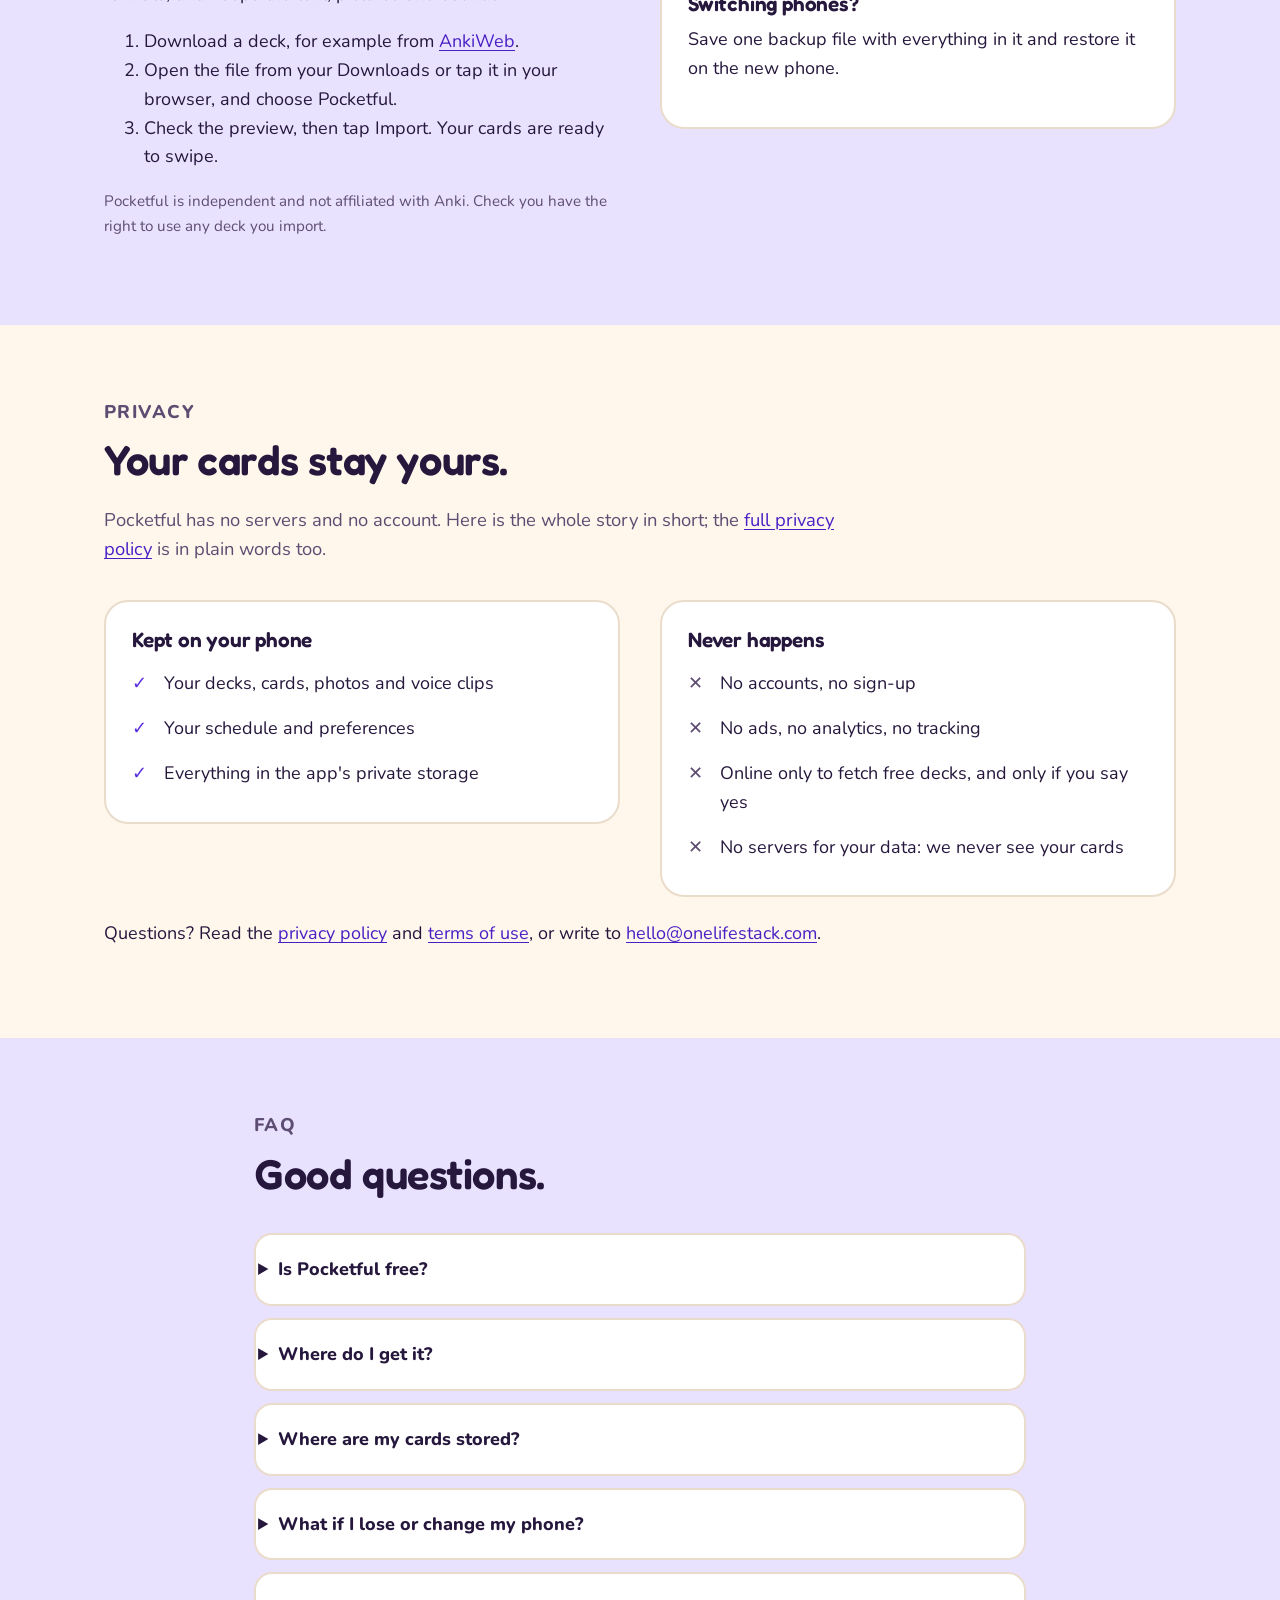
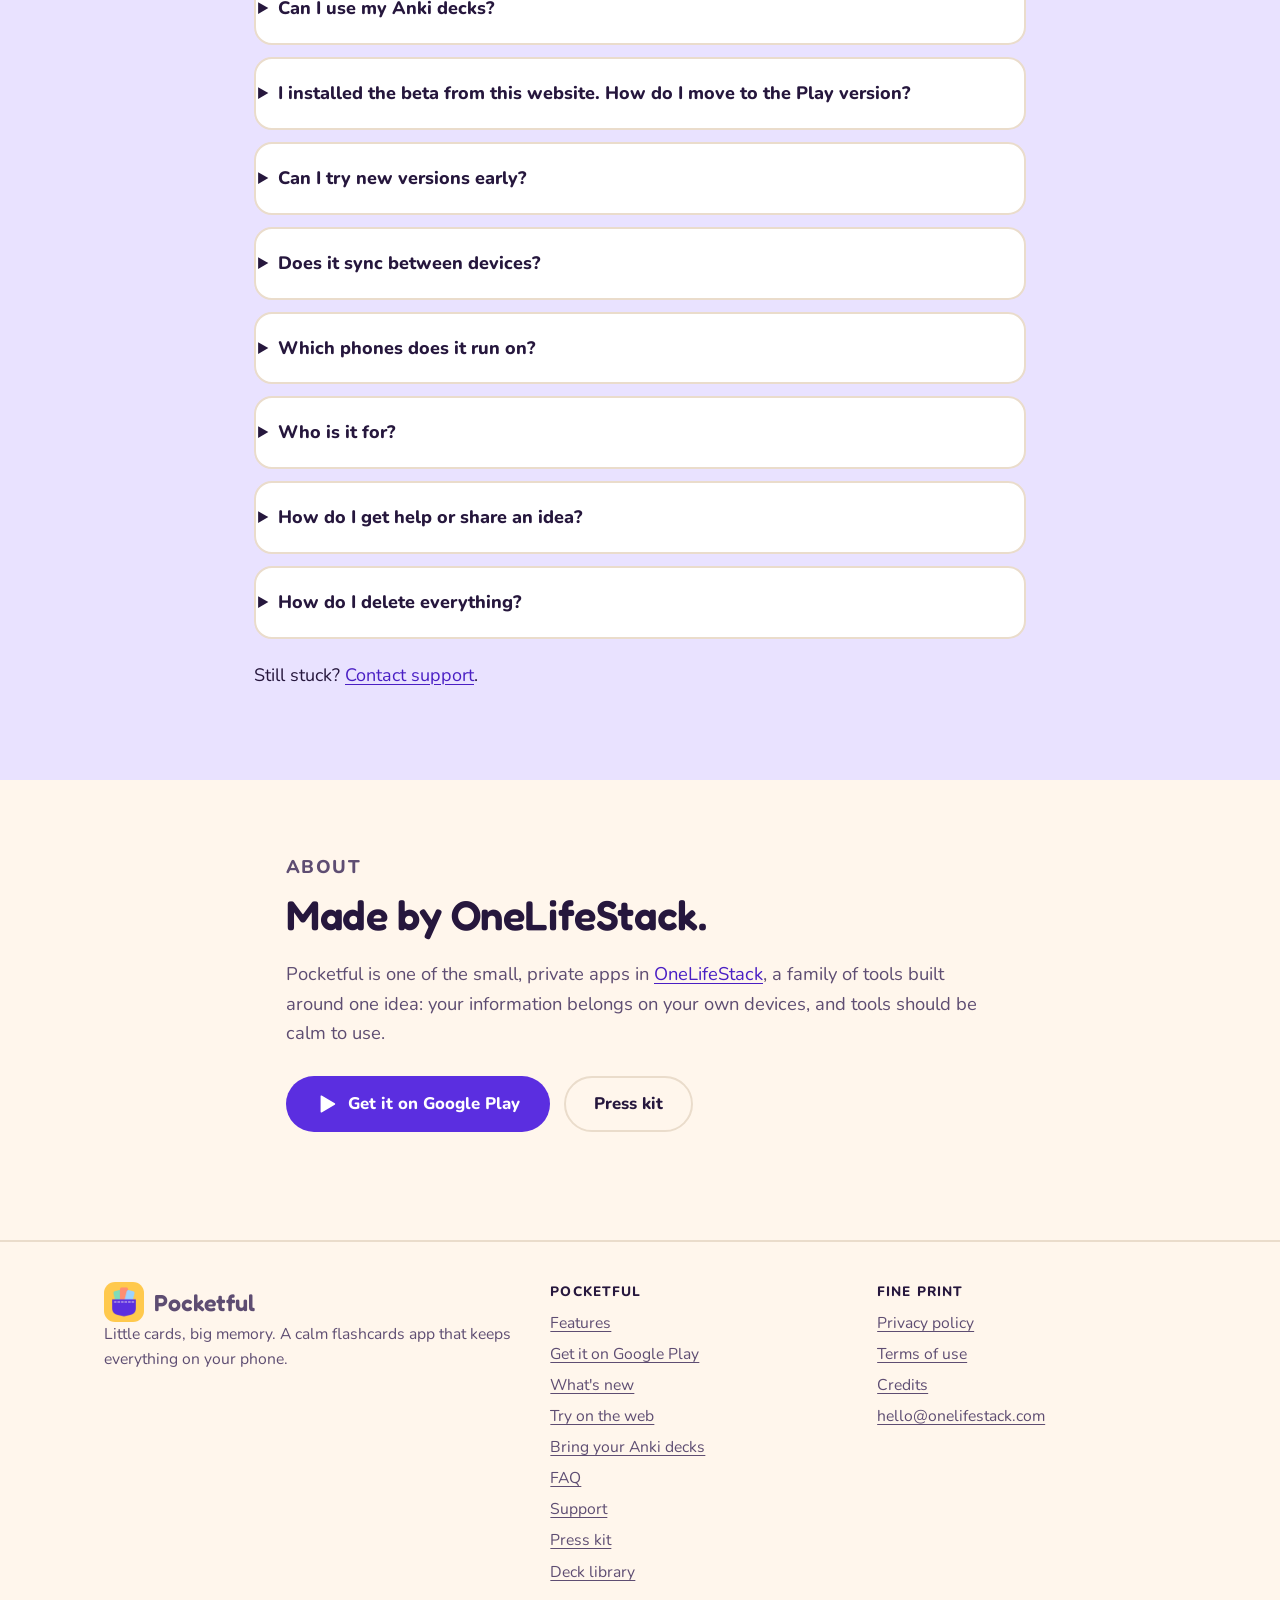
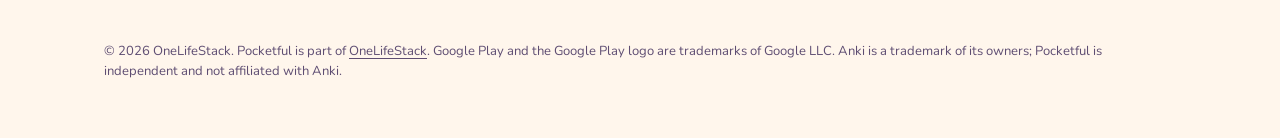
==== commit 1def49f6: "Publish site from onelifestack-flashcards 708cb70" ====
--- a/index.html
+++ b/index.html
@@ -11,8 +11,8 @@
 <meta property="og:type" content="website"><meta property="og:site_name" content="Pocketful"><meta property="og:title" content="Pocketful: flashcards that stay on your phone">
 <meta property="og:description" content="Swipe through a few flashcards a day. Pocketful brings back what you are about to forget. Free, private, no account, no ads."><meta property="og:url" content="https://pocketful.onelifestack.com/"><meta property="og:image" content="https://pocketful.onelifestack.com/assets/og.png">
 <meta name="twitter:card" content="summary_large_image">
-<link rel="stylesheet" href="/assets/site.css?v=65195ed7">
-<script src="/assets/site.js?v=65195ed7" defer></script>
+<link rel="stylesheet" href="/assets/site.css?v=911b59b7">
+<script src="/assets/site.js?v=911b59b7" defer></script>
 </head><body>
 <a class="skip" href="#main">Skip to content</a>
 <header class="site"><div class="wrap"><a class="brand" href="/"><img src="/assets/icon-180.png" width="40" height="40" alt="">Pocketful</a>
@@ -51,7 +51,7 @@
 <p class="note">Pocketful is independent and not affiliated with Anki. Check you have the right to use any deck you import.</p></div>
 <div class="panel"><h3>Prefer spreadsheets?</h3><p>Paste a list or import a CSV file, match the columns and go. Export any deck back to CSV whenever you like.</p><h3>Switching phones?</h3><p>Save one backup file with everything in it and restore it on the new phone.</p></div></div></section>
 <section id="privacy"><div class="wrap"><div class="section-head"><p class="eyebrow">Privacy</p><h2>Your cards stay yours.</h2><p>Pocketful has no servers and no account. Here is the whole story in short; the <a href="/privacy/">full privacy policy</a> is in plain words too.</p></div>
-<div class="two"><div class="panel"><h3>Kept on your phone</h3><ul class="keep"><li>Your decks, cards, photos and voice clips</li><li>Your schedule and preferences</li><li>Everything in the app's private storage</li></ul></div><div class="panel"><h3>Never happens</h3><ul class="never"><li>No accounts, no sign-up</li><li>No ads, no analytics, no tracking</li><li>No internet permission at all</li><li>No servers: we never see your cards</li></ul></div></div>
+<div class="two"><div class="panel"><h3>Kept on your phone</h3><ul class="keep"><li>Your decks, cards, photos and voice clips</li><li>Your schedule and preferences</li><li>Everything in the app's private storage</li></ul></div><div class="panel"><h3>Never happens</h3><ul class="never"><li>No accounts, no sign-up</li><li>No ads, no analytics, no tracking</li><li>Online only to fetch free decks, and only if you say yes</li><li>No servers for your data: we never see your cards</li></ul></div></div>
 <p style="margin-top:22px">Questions? Read the <a href="/privacy/">privacy policy</a> and <a href="/terms/">terms of use</a>, or write to <a href="mailto:hello@onelifestack.com">hello@onelifestack.com</a>.</p></div></section>
 <section id="faq" class="tint"><div class="wrap" style="max-width:820px"><div class="section-head"><p class="eyebrow">FAQ</p><h2>Good questions.</h2></div><details><summary>Is Pocketful free?</summary><p>Yes. There are no ads, no subscriptions and nothing to buy.</p></details><details><summary>Where do I get it?</summary><p>From <a href="https://play.google.com/store/apps/details?id=com.onelifestack.pocketful">Google Play</a>. It needs Android 8.0 or newer. On a laptop, you can also <a href="/app/">use it in your browser</a>.</p></details><details><summary>Where are my cards stored?</summary><p>Only on your phone, in the app's private storage. There is no account and no cloud. We run no servers for Pocketful, so we cannot see your cards.</p></details><details><summary>What if I lose or change my phone?</summary><p>Use You > Back up to a file to save everything, photos and voice clips included, to a place you choose. On the new phone, tap "Coming from another phone?" and pick that file.</p></details><details><summary>Can I use my Anki decks?</summary><p>Yes. Download a deck (an .apkg file) from AnkiWeb or anywhere else, then open it with Pocketful or choose Import > An Anki deck file. Text, pictures and sounds come across; cloze cards are split into questions.</p></details><details><summary>I installed the beta from this website. How do I move to the Play version?</summary><p>The beta was signed with a different key, so Google Play cannot update it. In the beta, save a backup (You > Back up to a file), uninstall the beta, install Pocketful from Google Play, then tap "Coming from another phone?" on the Welcome screen (or You > Restore from a file) and pick your backup. Photos and voice clips come with it.</p></details><details><summary>Can I try new versions early?</summary><p>Yes. Join the <a href="https://groups.google.com/g/pocketful-testers">Pocketful testers group</a> with your Play account, then tap Become a tester on the <a href="https://play.google.com/apps/testing/com.onelifestack.pocketful">testing page</a>. Play then sends you new versions before everyone else. You can leave the same way at any time.</p></details><details><summary>Does it sync between devices?</summary><p>Not in this version. Nothing leaves your phone unless you save a backup file.</p></details><details><summary>Which phones does it run on?</summary><p>Android 8.0 (Oreo) and newer.</p></details><details><summary>Who is it for?</summary><p>Anyone aged 13 and over who wants to learn words, facts or anything else, a few minutes at a time.</p></details><details><summary>How do I get help or share an idea?</summary><p>Open You > Help in the app, or write to <a href="mailto:hello@onelifestack.com">hello@onelifestack.com</a>.</p></details><details><summary>How do I delete everything?</summary><p>You > Erase everything in the app, or just uninstall it. There is nothing to delete anywhere else.</p></details><p style="margin-top:22px">Still stuck? <a href="/support/">Contact support</a>.</p></div></section>
 <section id="about"><div class="wrap section-head"><p class="eyebrow">About</p><h2>Made by OneLifeStack.</h2><p>Pocketful is one of the small, private apps in <a href="https://onelifestack.com">OneLifeStack</a>, a family of tools built around one idea: your information belongs on your own devices, and tools should be calm to use.</p><div class="cta-row"><a class="btn primary" href="https://play.google.com/store/apps/details?id=com.onelifestack.pocketful"><svg class="ico" width="22" height="22" viewBox="0 0 24 24" fill="currentColor" aria-hidden="true"><path d="M5 3.5v17a.8.8 0 0 0 1.2.7l14.3-8.5a.8.8 0 0 0 0-1.4L6.2 2.8A.8.8 0 0 0 5 3.5z"/></svg>Get it on Google Play</a><a class="btn ghost" href="/press/">Press kit</a></div></div></section>
@@ -60,7 +60,7 @@
 <footer class="site"><div class="wrap">
 <div><a class="brand" href="/"><img src="/assets/icon-180.png" width="40" height="40" alt="">Pocketful</a>
 <p>Little cards, big memory. A calm flashcards app that keeps everything on your phone.</p></div>
-<div><h2>Pocketful</h2><ul><li><a href="/#features">Features</a></li><li><a href="https://play.google.com/store/apps/details?id=com.onelifestack.pocketful">Get it on Google Play</a></li><li><a href="/#new">What's new</a></li><li><a href="/app/">Try on the web</a></li><li><a href="/#anki">Bring your Anki decks</a></li><li><a href="/#faq">FAQ</a></li><li><a href="/support/">Support</a></li><li><a href="/press/">Press kit</a></li></ul></div>
+<div><h2>Pocketful</h2><ul><li><a href="/#features">Features</a></li><li><a href="https://play.google.com/store/apps/details?id=com.onelifestack.pocketful">Get it on Google Play</a></li><li><a href="/#new">What's new</a></li><li><a href="/app/">Try on the web</a></li><li><a href="/#anki">Bring your Anki decks</a></li><li><a href="/#faq">FAQ</a></li><li><a href="/support/">Support</a></li><li><a href="/press/">Press kit</a></li><li><a href="/decks/">Deck library</a></li></ul></div>
 <div><h2>Fine print</h2><ul><li><a href="/privacy/">Privacy policy</a></li><li><a href="/terms/">Terms of use</a></li><li><a href="/credits/">Credits</a></li><li><a href="mailto:hello@onelifestack.com">hello@onelifestack.com</a></li></ul></div>
 <small>© 2026 OneLifeStack. Pocketful is part of <a href="https://onelifestack.com">OneLifeStack</a>. Google Play and the Google Play logo are trademarks of Google LLC. Anki is a trademark of its owners; Pocketful is independent and not affiliated with Anki.</small>
 </div></footer></body></html>
--- a/assets/site.css
+++ b/assets/site.css
@@ -221,3 +221,7 @@
   .shots img, .js .how .steps li { transition: none; }
 }
 @media (max-width: 860px) { .hero-art { min-height: 480px; } .plx.stackwrap { left: -6px; bottom: 6px; } .facts { grid-template-columns: 1fr 1fr; } }
+/* Deck library pages (/decks/): a deck's cards as a two-column table. */
+table.cards { width: 100%; border-collapse: collapse; margin: 18px 0; }
+table.cards th, table.cards td { text-align: left; padding: 10px 12px; border-bottom: 1px solid var(--outline); vertical-align: top; }
+table.cards th { font-size: .9rem; text-transform: uppercase; letter-spacing: .04em; }
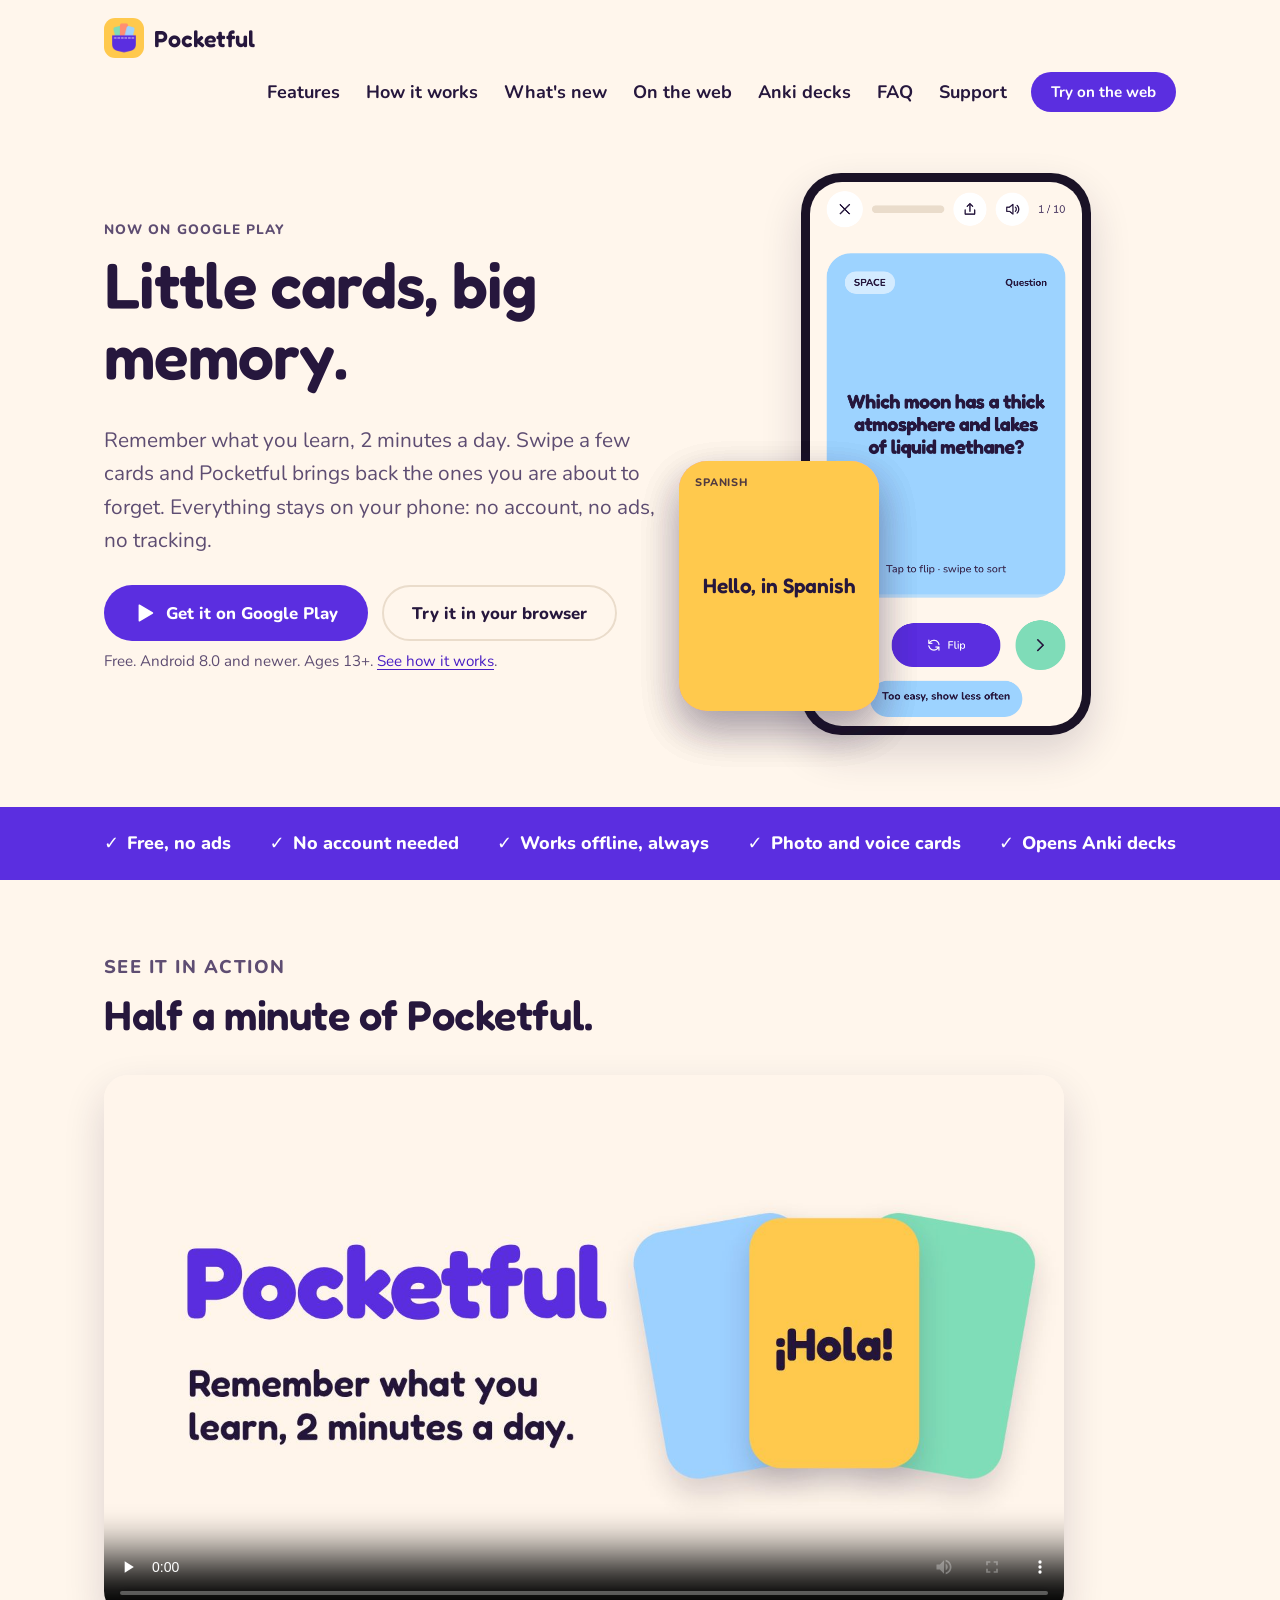
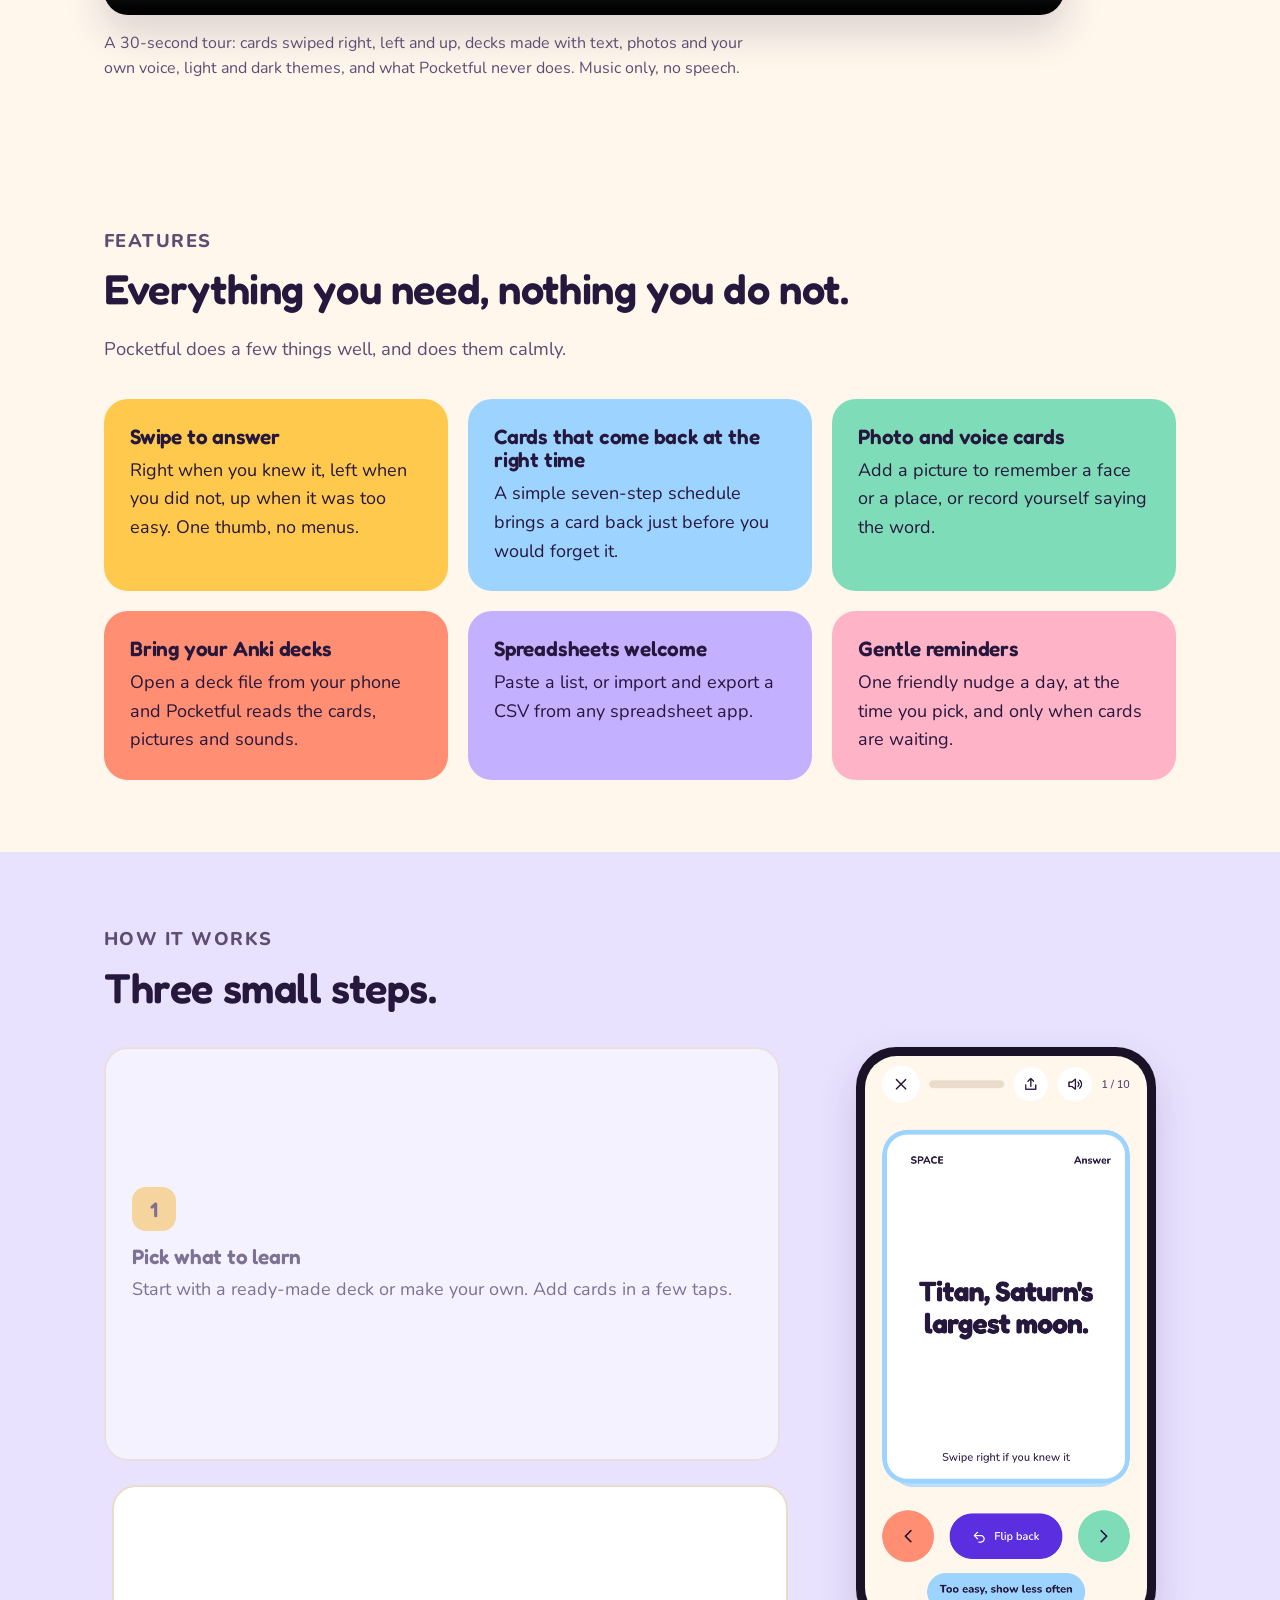
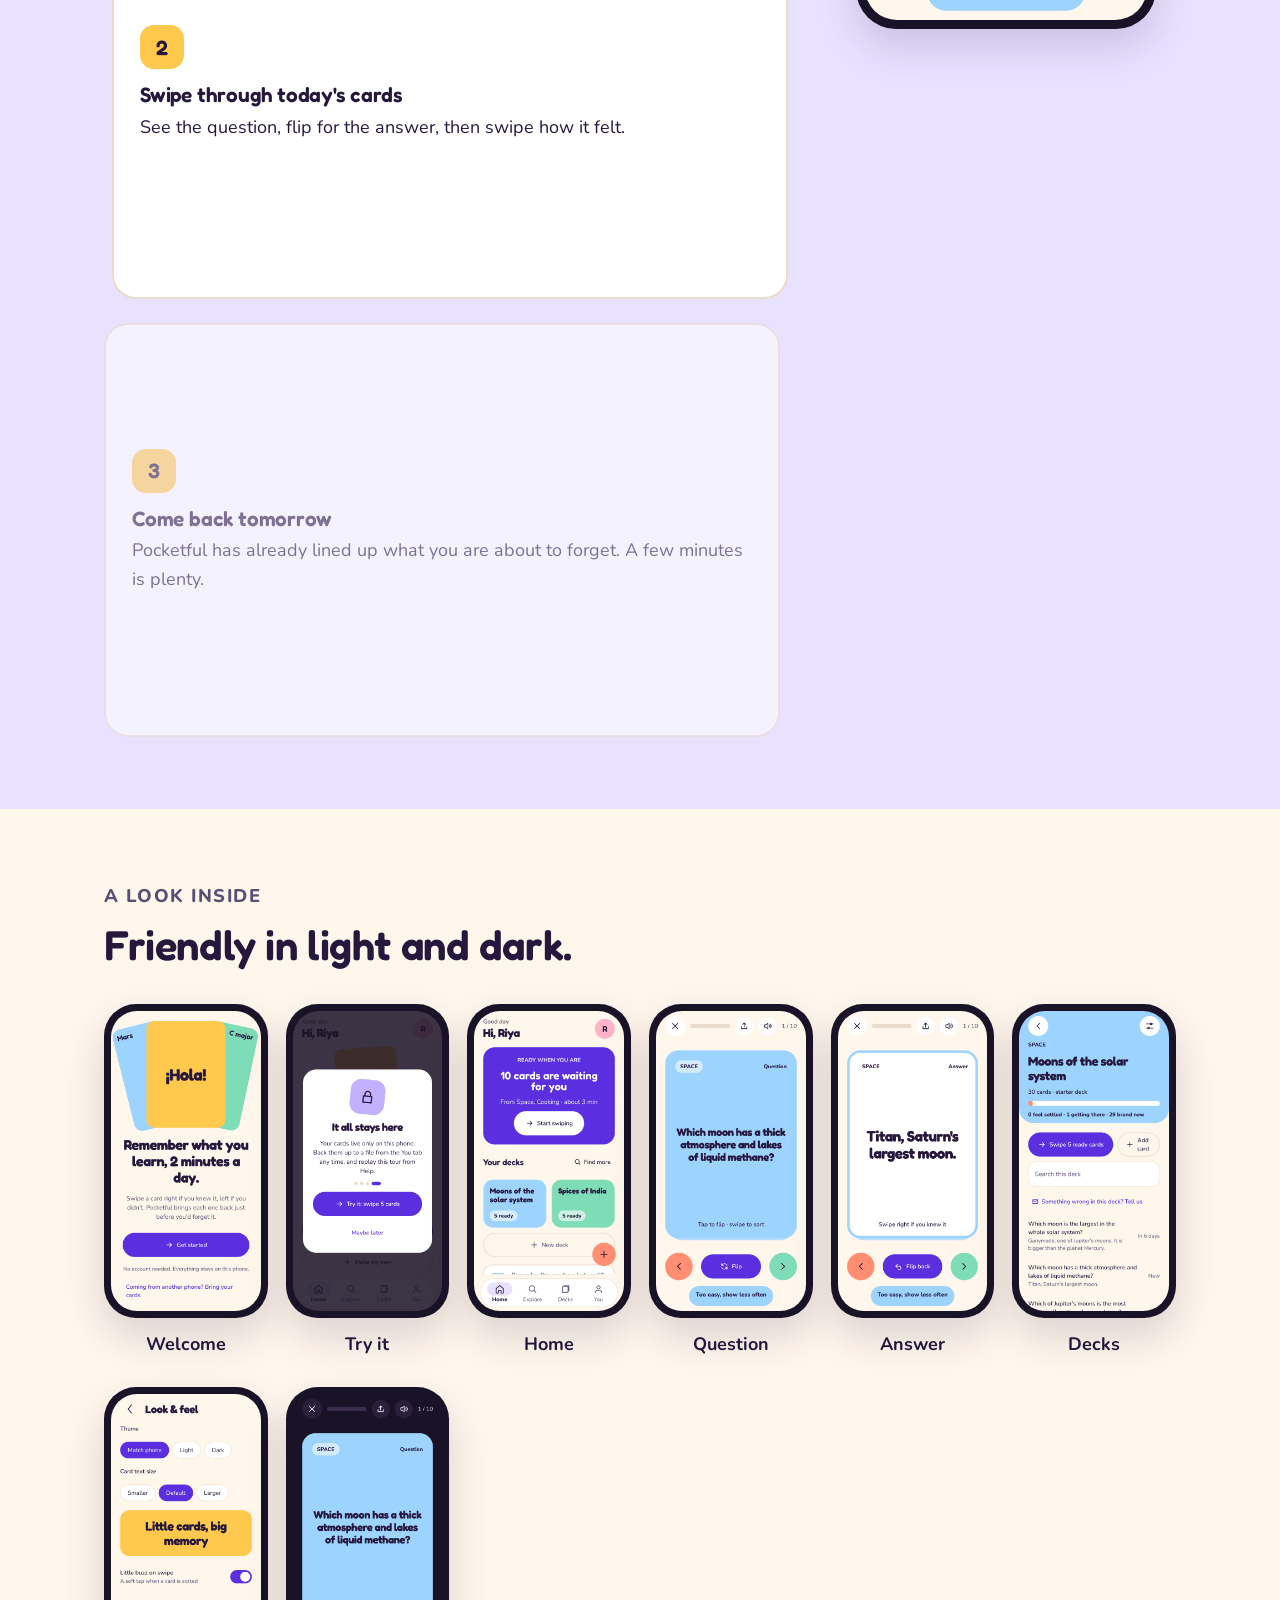
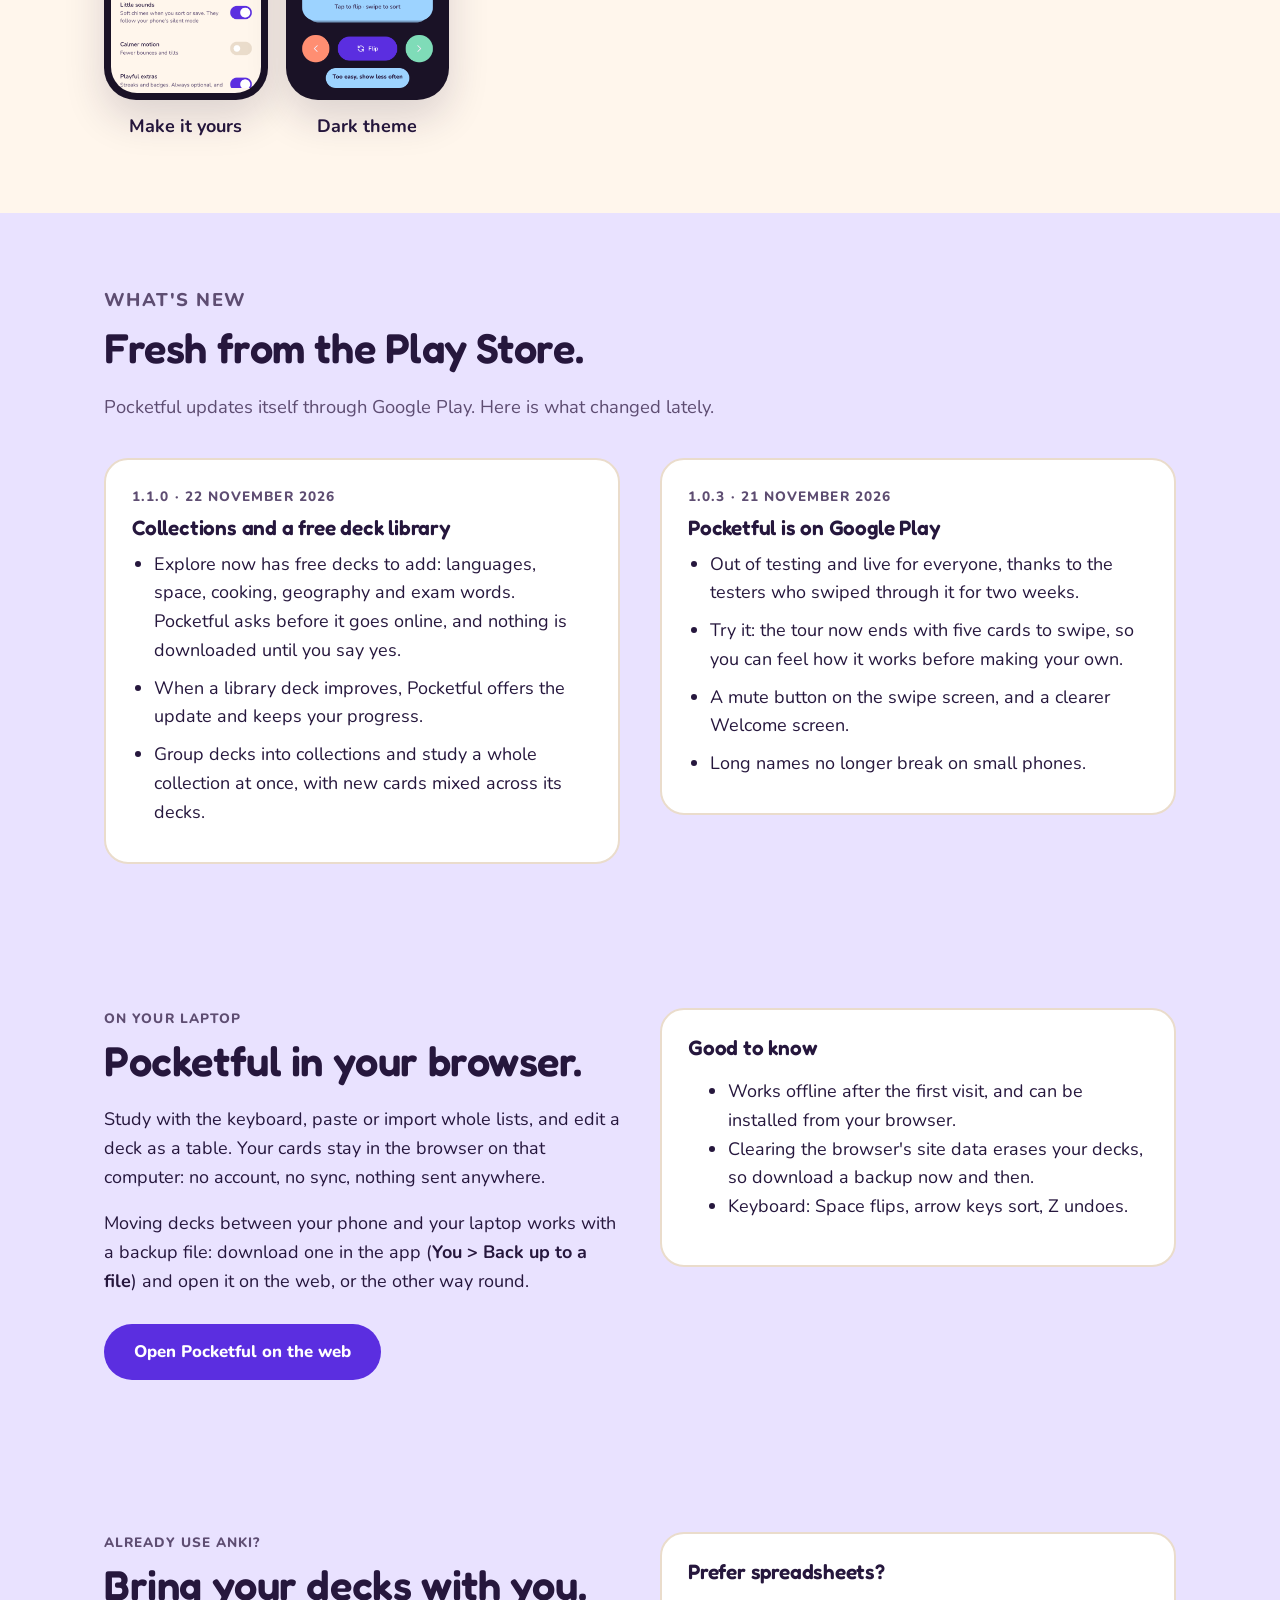
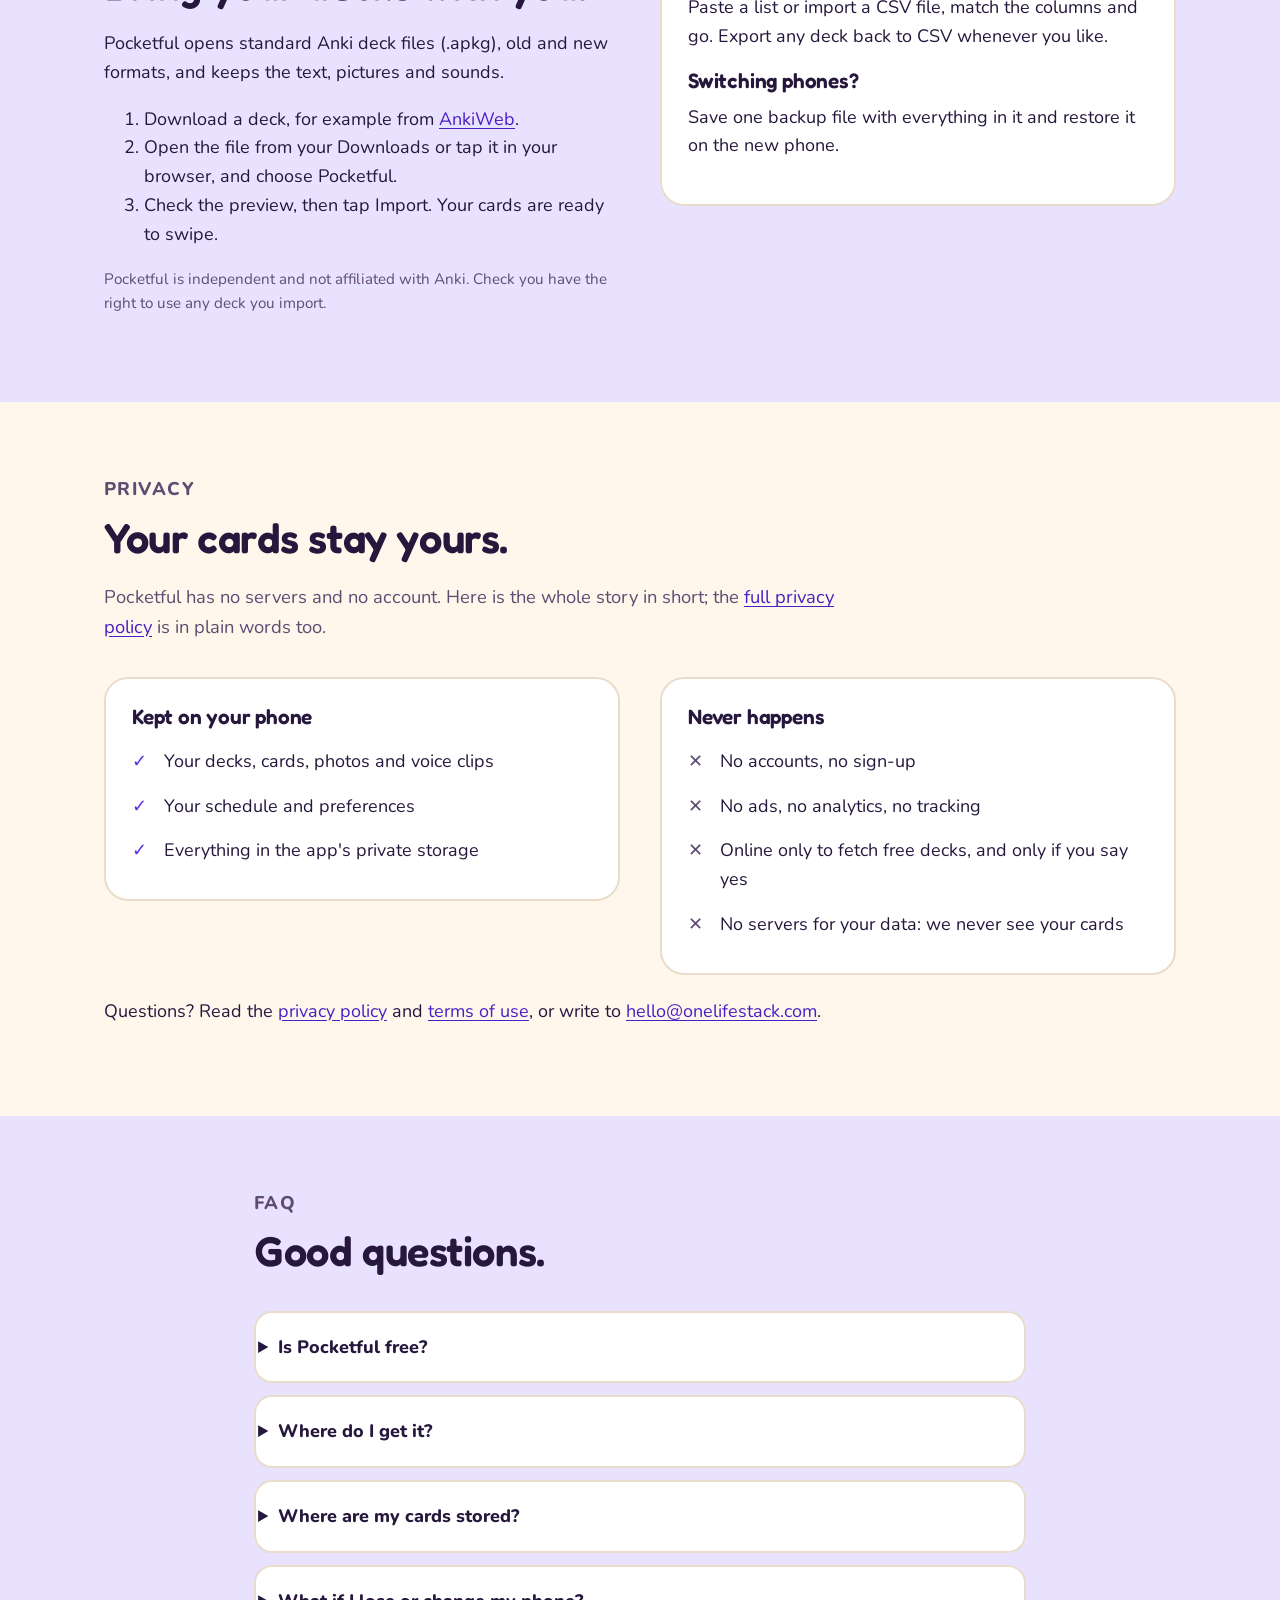
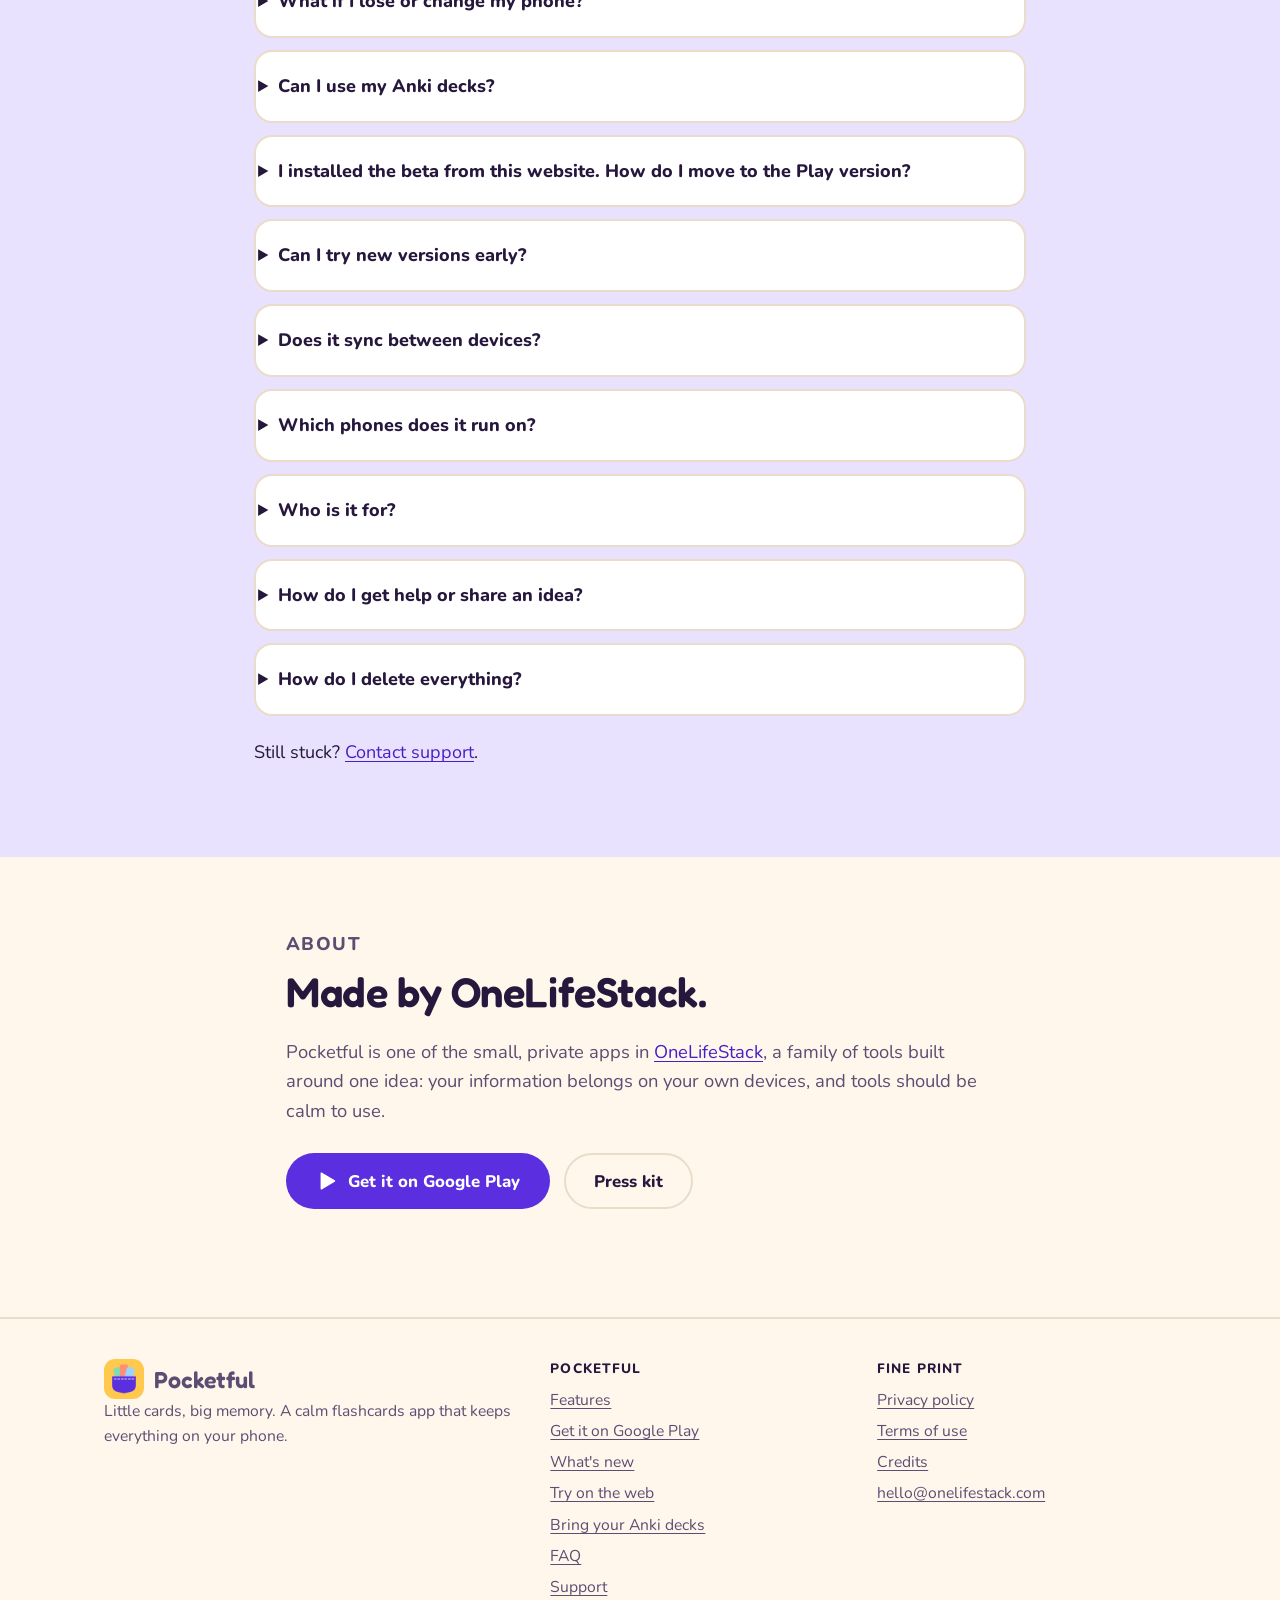
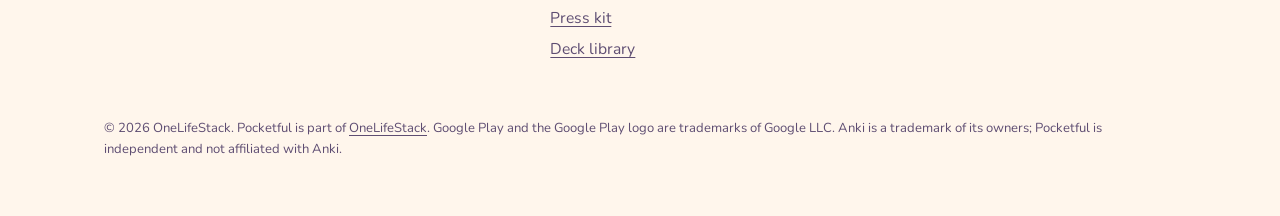
==== commit 7f46c674: "Publish site from onelifestack-flashcards f5879f0" ====
--- a/index.html
+++ b/index.html
@@ -39,7 +39,7 @@
 <aside class="how-phone" aria-hidden="true"><div class="phone"><div class="shots"><img class="on" src="/assets/shots/09-explore.png" width="1080" height="2160" alt="" loading="lazy"><img src="/assets/shots/12-swipe-answer.png" width="1080" height="2160" alt="" loading="lazy"><img src="/assets/shots/10-home.png" width="1080" height="2160" alt="" loading="lazy"></div></div></aside></div></div></section>
 <section id="screens"><div class="wrap"><div class="section-head"><p class="eyebrow">A look inside</p><h2>Friendly in light and dark.</h2></div><div class="gallery"><figure><div class="phone"><img src="/assets/shots/01-welcome.png" width="1080" height="2160" alt="The Welcome screen: remember what you learn, 2 minutes a day" loading="lazy"></div><figcaption>Welcome</figcaption></figure><figure><div class="phone"><img src="/assets/shots/23-tour-4.png" width="1080" height="2160" alt="The end of the first-run tour with a Try it: swipe 5 cards button" loading="lazy"></div><figcaption>Try it</figcaption></figure><figure><div class="phone"><img src="/assets/shots/10-home.png" width="1080" height="2160" alt="The home screen with deck tiles and cards due today" loading="lazy"></div><figcaption>Home</figcaption></figure><figure><div class="phone"><img src="/assets/shots/11-swipe-question.png" width="1080" height="2160" alt="A flashcard showing a question" loading="lazy"></div><figcaption>Question</figcaption></figure><figure><div class="phone"><img src="/assets/shots/12-swipe-answer.png" width="1080" height="2160" alt="The same flashcard turned over to show the answer" loading="lazy"></div><figcaption>Answer</figcaption></figure><figure><div class="phone"><img src="/assets/shots/13-deck.png" width="1080" height="2160" alt="A deck with its list of cards" loading="lazy"></div><figcaption>Decks</figcaption></figure><figure><div class="phone"><img src="/assets/shots/15-look-and-feel.png" width="1080" height="2160" alt="Appearance settings with theme and text size" loading="lazy"></div><figcaption>Make it yours</figcaption></figure><figure><div class="phone"><img src="/assets/shots/18-swipe-question-dark.png" width="1080" height="2160" alt="A flashcard in dark theme" loading="lazy"></div><figcaption>Dark theme</figcaption></figure></div></div></section>
 <section id="new" class="tint"><div class="wrap"><div class="section-head"><p class="eyebrow">What's new</p><h2>Fresh from the Play Store.</h2><p>Pocketful updates itself through Google Play. Here is what changed lately.</p></div>
-<div class="news-one"><div class="panel"><p class="eyebrow">1.0.3 · 21 November 2026</p><h3>Pocketful is on Google Play</h3><ul><li>Out of testing and live for everyone, thanks to the testers who swiped through it for two weeks.</li><li>Try it: the tour now ends with five cards to swipe, so you can feel how it works before making your own.</li><li>A mute button on the swipe screen, and a clearer Welcome screen.</li><li>Long names no longer break on small phones.</li></ul></div></div></div></section>
+<div class="two"><div class="panel"><p class="eyebrow">1.1.0 · 22 November 2026</p><h3>Collections and a free deck library</h3><ul><li>Explore now has free decks to add: languages, space, cooking, geography and exam words. Pocketful asks before it goes online, and nothing is downloaded until you say yes.</li><li>When a library deck improves, Pocketful offers the update and keeps your progress.</li><li>Group decks into collections and study a whole collection at once, with new cards mixed across its decks.</li></ul></div><div class="panel"><p class="eyebrow">1.0.3 · 21 November 2026</p><h3>Pocketful is on Google Play</h3><ul><li>Out of testing and live for everyone, thanks to the testers who swiped through it for two weeks.</li><li>Try it: the tour now ends with five cards to swipe, so you can feel how it works before making your own.</li><li>A mute button on the swipe screen, and a clearer Welcome screen.</li><li>Long names no longer break on small phones.</li></ul></div></div></div></section>
 <section id="web" class="tint"><div class="wrap two"><div><p class="eyebrow">On your laptop</p><h2>Pocketful in your browser.</h2>
 <p>Study with the keyboard, paste or import whole lists, and edit a deck as a table. Your cards stay in the browser on that computer: no account, no sync, nothing sent anywhere.</p>
 <p>Moving decks between your phone and your laptop works with a backup file: download one in the app (<strong>You &gt; Back up to a file</strong>) and open it on the web, or the other way round.</p>
